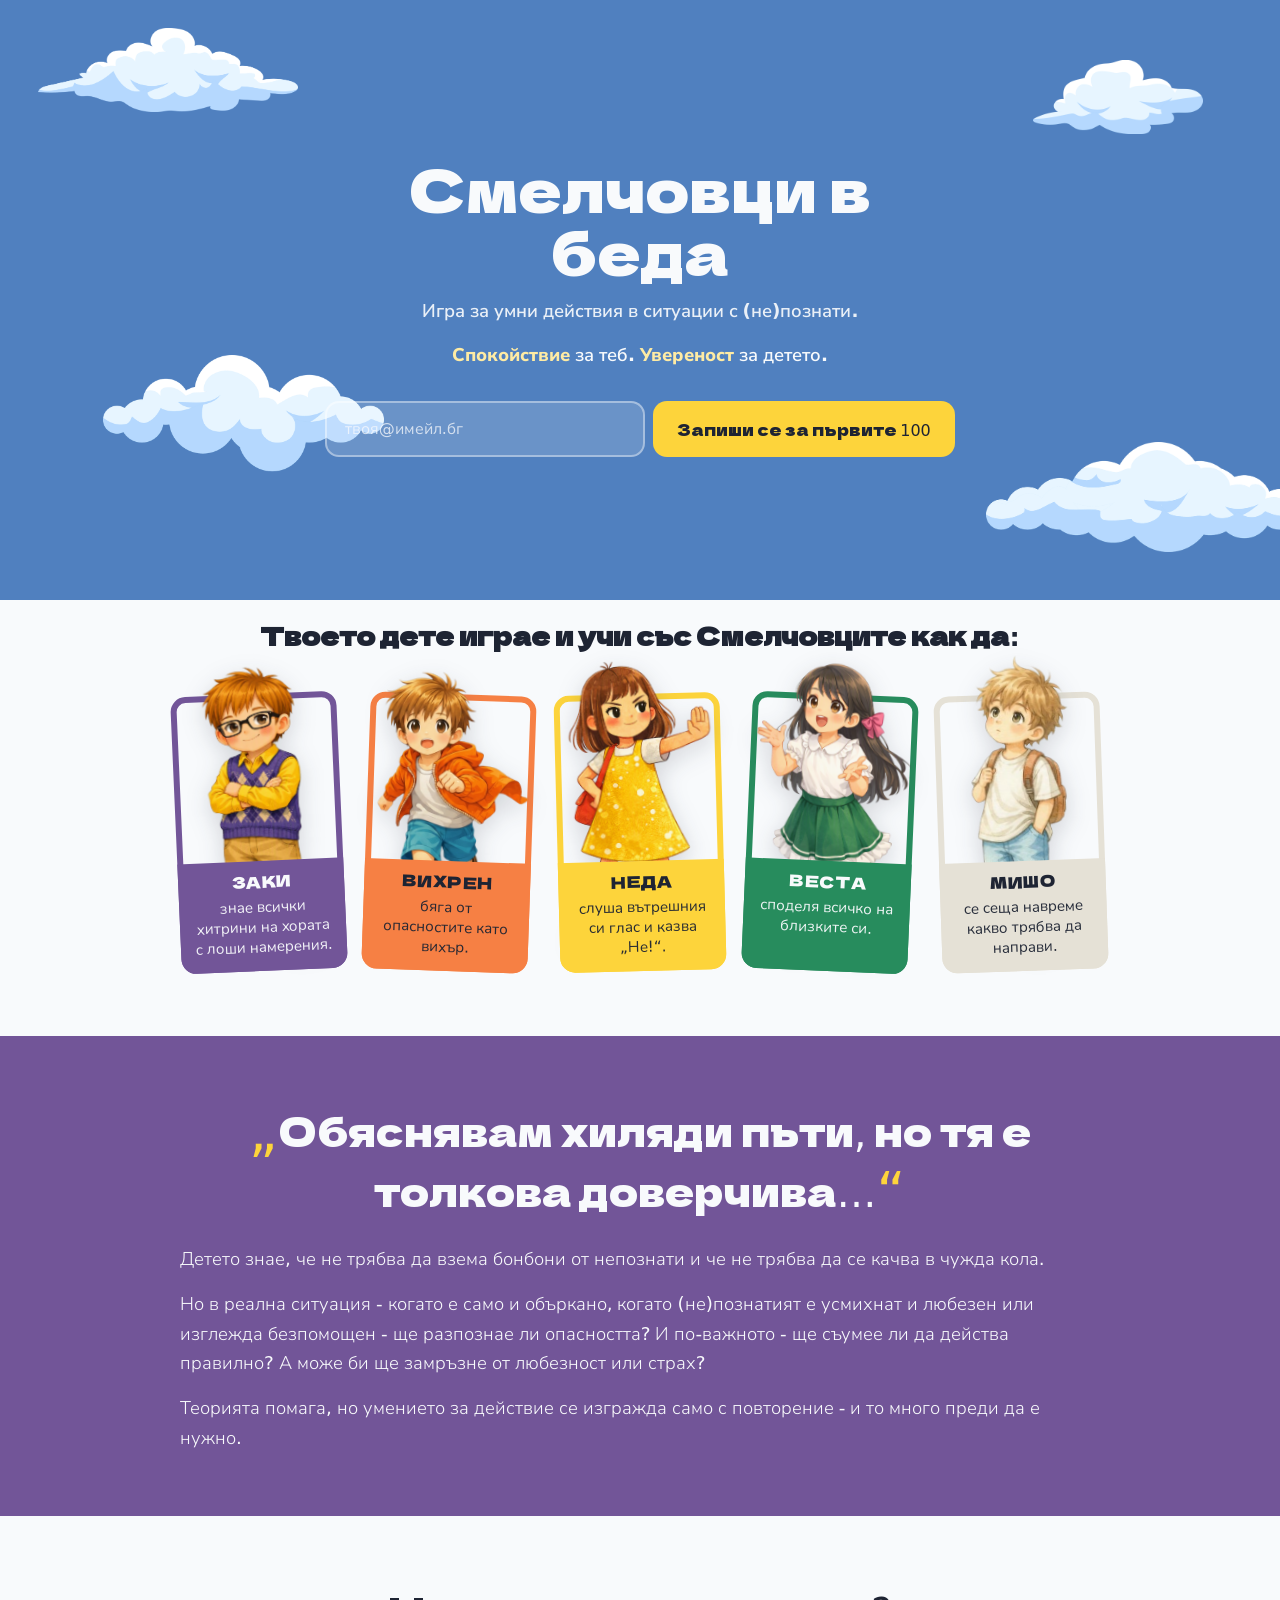
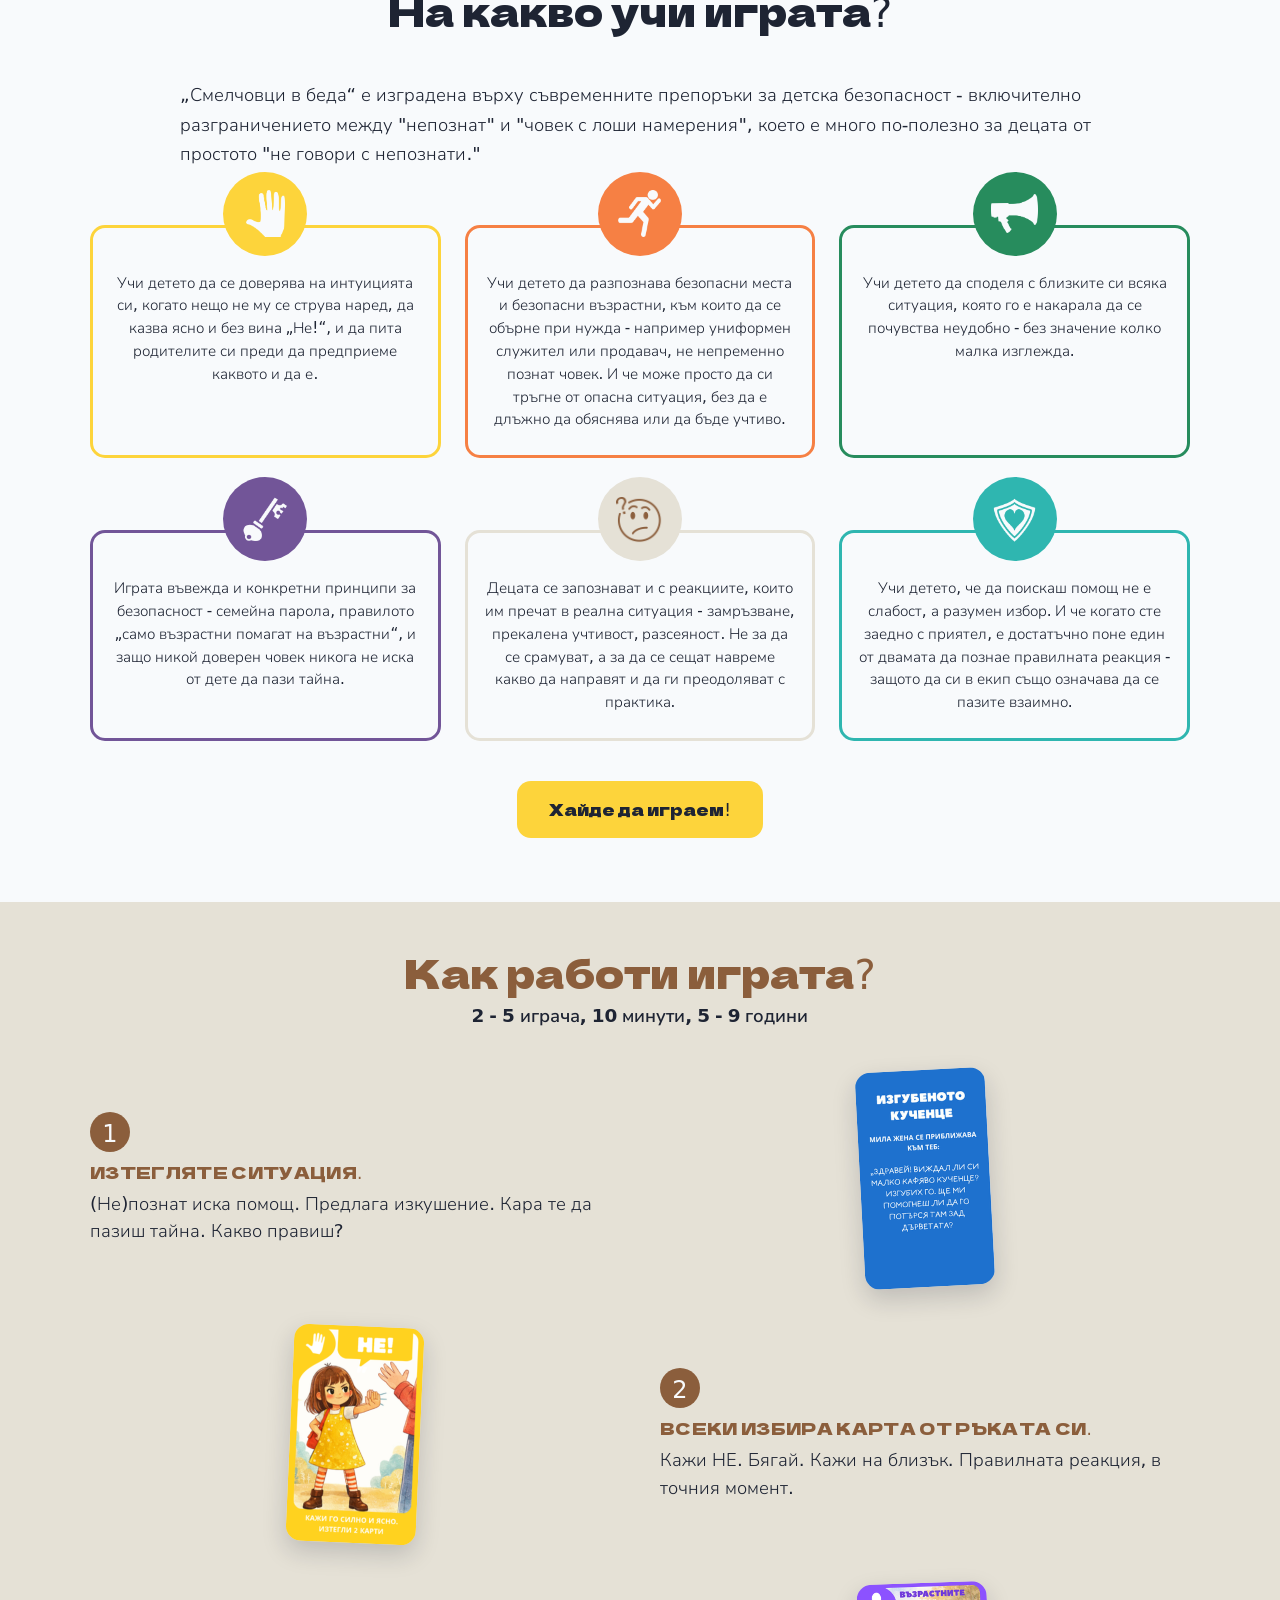
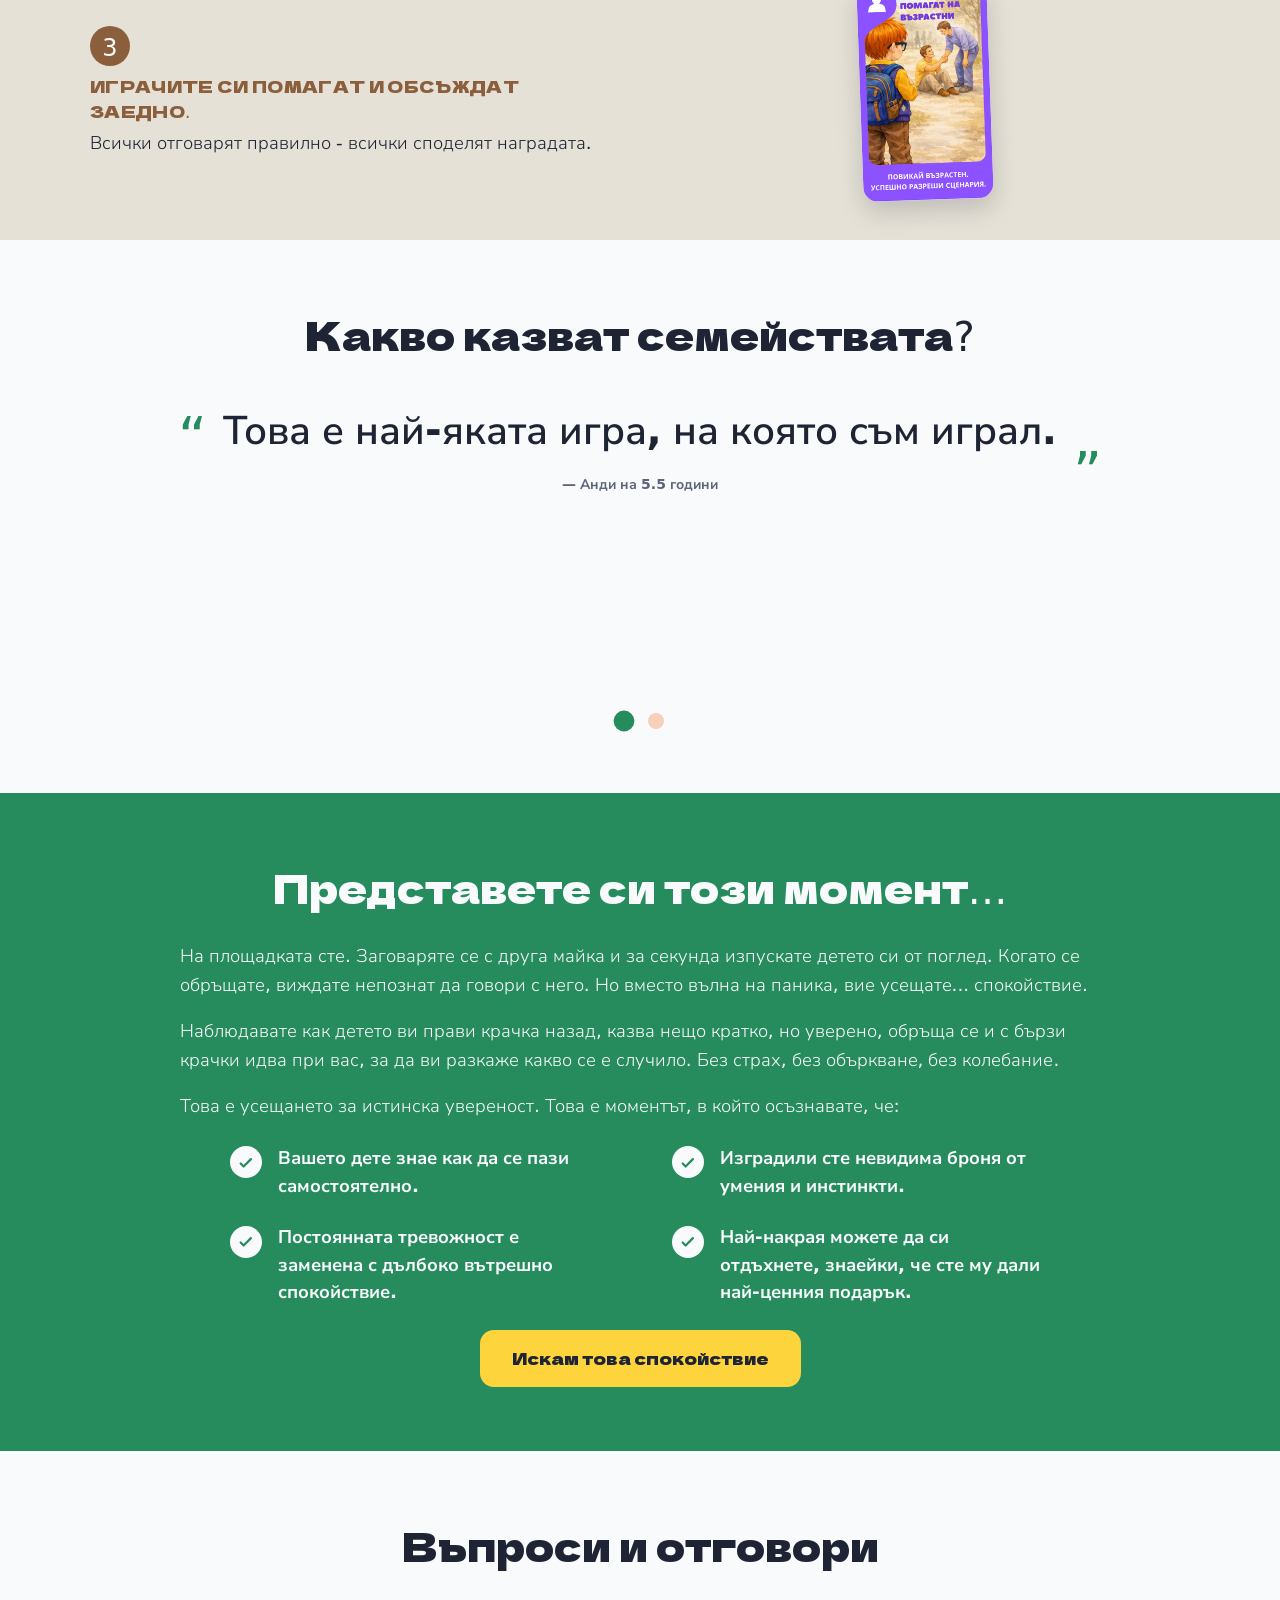
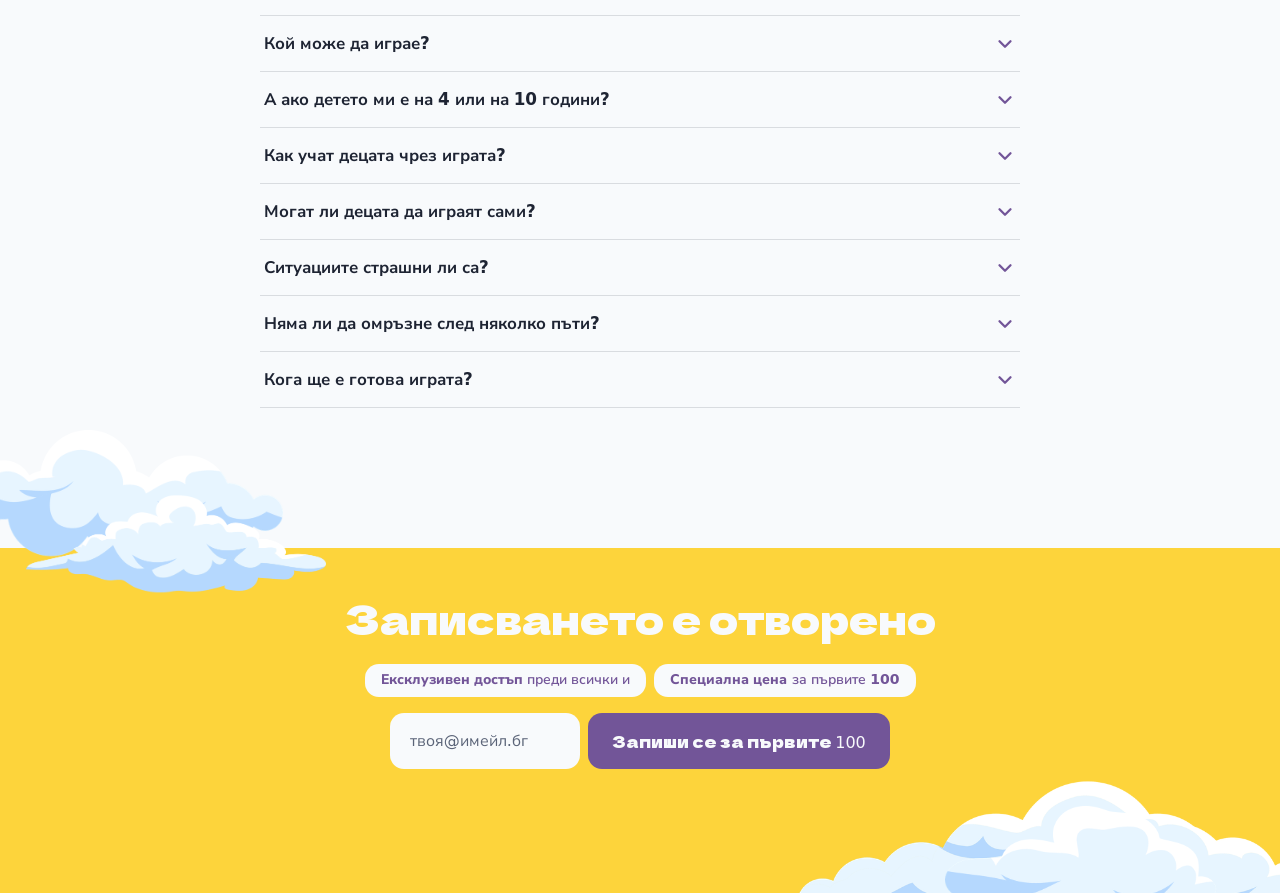
==== index.html @ 385db6d5 "new testimonial" ====
<!DOCTYPE html>
<html lang="bg">
<head>
  <meta charset="UTF-8" />
  <meta name="viewport" content="width=device-width, initial-scale=1.0" />
  <title>Смелчовци в беда — Записване в списъка на чакащите</title>
  <meta name="description" content="Игра за умни действия в ситуации с (не)познати. Запиши се за първите 100 комплекта на Смелчовци в беда." />

  <!-- Google Fonts: playful rounded display face for headlines + a clean
       grotesk for body/UI text, matching the "bright, colorful, kids-friendly"
       design system brief. -->
  <link rel="preconnect" href="https://fonts.googleapis.com" />
  <link rel="preconnect" href="https://fonts.gstatic.com" crossorigin />
  <!-- Fonts are self-hosted from /assets/fonts (see @font-face rules at the
       top of style.css) rather than loaded from Google Fonts' CDN.
       Meaningful reason for this one: this is an EU/Bulgaria-facing site
       collecting emails, and loading fonts.gstatic.com directly sends
       every visitor's IP to Google before they've consented to
       anything — this is the exact pattern a 2022 Munich court ruling
       found to violate GDPR (no consent basis for that third-party
       transfer). Self-hosting sidesteps the question entirely, plus
       drops two DNS/TLS round-trips. The preconnect tags above are now
       unused leftovers — harmless if left in, but fine to delete. -->

  <link rel="stylesheet" href="style.css" />
</head>
<body>

  <!-- ============================= HERO SECTION ============================= -->
  <header class="hero" id="hero">
    <!-- Decorative clouds: purely visual, driven by scroll position in script.js -->
    <div class="hero__clouds" aria-hidden="true">
      <span class="cloud cloud--1"></span>
      <span class="cloud cloud--2"></span>
      <span class="cloud cloud--3"></span>
      <span class="cloud cloud--4"></span>
    </div>

    <div class="hero__content">
      <h1 class="hero__title">Смелчовци в беда</h1>

      <p class="hero__subtitle">
        Игра за умни действия в ситуации с (не)познати.
      </p>

      <!-- Phase 4.5: new tagline, kept as its own line/paragraph per
           spec (not merged into .hero__subtitle above). Highlighted
           words use the new --color-yellow-light token — see its
           definition in style.css for why it's a distinct value from
           --color-neda rather than reusing it. -->
      <p class="hero__tagline">
        <span class="hero__tagline-highlight">Спокойствие</span> за теб.
        <span class="hero__tagline-highlight">Увереност</span> за детето.
      </p>

      <!-- Waitlist form (hero instance). The bottom Wait-list Signup
           section (Phase 4) will reuse this exact markup pattern and the
           same validation/submit logic from script.js. -->
      <form class="waitlist-form" id="hero-form" data-waitlist-form novalidate>
        <div class="waitlist-form__row">
          <label for="hero-email" class="sr-only">Твоят имейл адрес</label>
          <input
            type="email"
            id="hero-email"
            name="email"
            class="waitlist-form__input"
            placeholder="твоя@имейл.бг"
            autocomplete="email"
            inputmode="email"
            required
          />
          <button type="submit" class="waitlist-form__button">
            <span class="waitlist-form__button-label">Запиши се за първите 100</span>
            <span class="waitlist-form__spinner" aria-hidden="true"></span>
          </button>
        </div>

        <!-- Live region so screen readers announce validation updates -->
        <p class="waitlist-form__error" role="alert" aria-live="assertive"></p>
      </form>

      <!-- Success state: hidden by default, revealed by script.js after a
           valid submission. Exact copy per spec §4. -->
      <div class="success-message" role="status" aria-live="polite" hidden>
        <svg class="success-message__icon" viewBox="0 0 24 24" fill="none" aria-hidden="true">
          <path d="M20 6L9 17l-5-5" stroke="currentColor" stroke-width="2.5" stroke-linecap="round" stroke-linejoin="round"/>
        </svg>
        <p class="success-message__text">Благодарим Ви! Вече сте записани. Ще се свържем с Вас за първия тираж!</p>
      </div>
    </div>
  </header>

  <!-- ============================= BRAVIES INTRO SECTION ============================= -->
  <main>
    <section class="bravies" id="bravies" aria-labelledby="bravies-heading">
      <h2 class="bravies__intro" id="bravies-heading">
        Твоето дете играе и учи със Смелчовците как да:
      </h2>

      <!--
        DOM order matches the spec's tablet-portrait/mobile reading order
        (Неда, Вихрен, Веста, Заки, Мишо), since that's the order sighted
        and keyboard/screen-reader users encounter on the narrowest,
        most common viewports. The desktop/landscape-tablet order
        (Заки, Вихрен, Неда, Веста, Мишо) is applied purely visually via
        the CSS `order` property at the relevant breakpoint — see the
        ".bravies__order--desktop" comment in style.css for the mapping.
        NOTE: this means desktop tab order won't visually match reading
        order left-to-right; flagging this as a known accessibility
        trade-off rather than silently deciding it's fine.
      -->
      <ul class="card-row" id="card-row">

        <!-- Неда is the default-active card per spec: expanded state applied on load -->
        <li class="brave-card brave-card--neda is-active" data-name="Неда">
          <button type="button" class="brave-card__trigger" aria-expanded="true">
            <span class="brave-card__portrait" aria-hidden="true">
              <img class="brave-card__portrait-img" src="assets/characters/neda.png" alt="" loading="lazy" />
            </span>
            <span class="brave-card__caption">
              <span class="brave-card__name">Неда</span>
              <span class="brave-card__bio">слуша вътрешния си глас и казва „Не!“.</span>
            </span>
          </button>
        </li>

        <li class="brave-card brave-card--vihren" data-name="Вихрен">
          <button type="button" class="brave-card__trigger" aria-expanded="false">
            <span class="brave-card__portrait" aria-hidden="true">
              <img class="brave-card__portrait-img" src="assets/characters/vihren.png" alt="" loading="lazy" />
            </span>
            <span class="brave-card__caption">
              <span class="brave-card__name">Вихрен</span>
              <span class="brave-card__bio">бяга от опасностите като вихър.</span>
            </span>
          </button>
        </li>

        <li class="brave-card brave-card--vesta" data-name="Веста">
          <button type="button" class="brave-card__trigger" aria-expanded="false">
            <span class="brave-card__portrait" aria-hidden="true">
              <img class="brave-card__portrait-img" src="assets/characters/vesta.png" alt="" loading="lazy" />
            </span>
            <span class="brave-card__caption">
              <span class="brave-card__name">Веста</span>
              <span class="brave-card__bio">споделя всичко на близките си.</span>
            </span>
          </button>
        </li>

        <li class="brave-card brave-card--zaki" data-name="Заки">
          <button type="button" class="brave-card__trigger" aria-expanded="false">
            <span class="brave-card__portrait" aria-hidden="true">
              <img class="brave-card__portrait-img" src="assets/characters/zaki.png" alt="" loading="lazy" />
            </span>
            <span class="brave-card__caption">
              <span class="brave-card__name">Заки</span>
              <span class="brave-card__bio">знае всички хитрини на хората с лоши намерения.</span>
            </span>
          </button>
        </li>

        <li class="brave-card brave-card--misho" data-name="Мишо">
          <button type="button" class="brave-card__trigger" aria-expanded="false">
            <span class="brave-card__portrait" aria-hidden="true">
              <img class="brave-card__portrait-img" src="assets/characters/misho.png" alt="" loading="lazy" />
            </span>
            <span class="brave-card__caption">
              <span class="brave-card__name">Мишо</span>
              <span class="brave-card__bio">се сеща навреме какво трябва да направи.</span>
            </span>
          </button>
        </li>

      </ul>
    </section>

    <!--
      PHASE BOUNDARY — sections below this point are built in later phases:
      Phase 2: The Problem section, "What the game teaches?" section, How It
               Works section
      Phase 3: Testimonials section, Desired State section (placed after
               How It Works — see bottom of </main>, just above
               NEXT-PHASE-INSERT-POINT)
      Phase 4: FAQs section, Wait-list Signup section (bottom)
      Phase 5: Integration pass (cross-section parallax/animation checks)
    -->
    <!-- ============================= PROBLEM SECTION =============================
         No responsive/mobile layout is specified in the spec for this section
         (only How It Works has one) — defaulting to a single centered text
         column at every breakpoint, since that's consistent with how the
         rest of the page handles plain prose (e.g. the hero subtitle) and
         needs no special-casing to read well on any width. -->
    <section class="problem" id="problem" aria-labelledby="problem-heading">
      <div class="problem__inner">
        <h2 class="problem__heading reveal" id="problem-heading">
          <span class="problem__quote-mark" aria-hidden="true">„</span>Обяснявам хиляди пъти, но тя е толкова доверчива…<span class="problem__quote-mark" aria-hidden="true">“</span>
        </h2>
        <div class="problem__body reveal">
          <p>Детето знае, че не трябва да взема бонбони от непознати и че не трябва да се качва в чужда кола.</p>
          <p>Но в реална ситуация - когато е само и объркано, когато (не)познатият е усмихнат и любезен или изглежда безпомощен - ще разпознае ли опасността? И по-важното - ще съумее ли да действа правилно? А може би ще замръзне от любезност или страх?</p>
          <p>Теорията помага, но умението за действие се изгражда само с повторение - и то много преди да е нужно.</p>
        </div>
      </div>
    </section>

    <!-- ============================= WHAT IT TEACHES SECTION =============================
         Same note as Problem above: no mobile-specific layout specified,
         defaulting to a single centered text column throughout. -->
    <section class="teaches" id="teaches" aria-labelledby="teaches-heading">
      <div class="teaches__inner">
        <h2 class="teaches__heading reveal" id="teaches-heading">На какво учи играта?</h2>

        <div class="teaches__body reveal">
          <p>„Смелчовци в беда“ е изградена върху съвременните препоръки за детска безопасност - включително разграничението между "непознат" и "човек с лоши намерения", което е много по-полезно за децата от простото "не говори с непознати."</p>
        </div>

        <!-- Each point echoes one Bravie's icon + brand color from the
             Bravies Intro section above (no names repeated here — per
             feedback, the color/icon pairing alone is enough of a visual
             callback). Icons are a placeholder pending the real draft
             icon assets; see .teaches__point-icon in style.css for what
             to swap in. -->
        <ul class="teaches__points">
          <li class="teaches__point reveal">
            <span class="teaches__point-icon" aria-hidden="true"></span>
            <p>Учи детето да се доверява на интуицията си, когато нещо не му се струва наред, да казва ясно и без вина „Не!“, и да пита родителите си преди да предприеме каквото и да е.</p>
          </li>
          <li class="teaches__point reveal">
            <span class="teaches__point-icon" aria-hidden="true"></span>
            <p>Учи детето да разпознава безопасни места и безопасни възрастни, към които да се обърне при нужда - например униформен служител или продавач, не непременно познат човек. И че може просто да си тръгне от опасна ситуация, без да е длъжно да обяснява или да бъде учтиво.</p>
          </li>
          <li class="teaches__point reveal">
            <span class="teaches__point-icon" aria-hidden="true"></span>
            <p>Учи детето да споделя с близките си всяка ситуация, която го е накарала да се почувства неудобно - без значение колко малка изглежда.</p>
          </li>
          <li class="teaches__point reveal">
            <span class="teaches__point-icon" aria-hidden="true"></span>
            <p>Играта въвежда и конкретни принципи за безопасност - семейна парола, правилото „само възрастни помагат на възрастни“, и защо никой доверен човек никога не иска от дете да пази тайна.</p>
          </li>
          <li class="teaches__point reveal">
            <span class="teaches__point-icon" aria-hidden="true"></span>
            <p>Децата се запознават и с реакциите, които им пречат в реална ситуация - замръзване, прекалена учтивост, разсеяност. Не за да се срамуват, а за да се сещат навреме какво да направят и да ги преодоляват с практика.</p>
          </li>
          <!-- 6th point: the Help/Buddy cards, a distinct "joker" category
               usable in place of any Bravie's card rather than tied to one —
               copy not yet revised by the person, just drafted, so treat
               as a first pass rather than final. -->
          <li class="teaches__point reveal teaches__point--buddy">
            <span class="teaches__point-icon" aria-hidden="true"></span>
            <p>Учи детето, че да поискаш помощ не е слабост, а разумен избор. И че когато сте заедно с приятел, е достатъчно поне един от двамата да познае правилната реакция - защото да си в екип също означава да се пазите взаимно.</p>
          </li>
        </ul>

        <div class="teaches__cta reveal">
          <a href="#how-it-works" class="cta-button">Хайде да играем!</a>
        </div>
      </div>
    </section>

    <!-- ============================= HOW IT WORKS SECTION =============================
         Zigzag layout: step text alternates left/right/left, and the tilted
         card-image placeholder fills the opposite side each time
         (right/left/right) — implemented via a single .how-it-works__step
         modifier per step that flips flex-direction, rather than hardcoding
         markup order, so the DOM order stays the natural reading order
         (text before image) for screen readers/keyboard users regardless
         of visual side. On mobile, the spec calls for each card to stack
         ABOVE its related text (not before/after in reading order — a
         visual-only requirement), handled with the same flip technique. -->
    <section class="how-it-works" id="how-it-works" aria-labelledby="how-it-works-heading">
      <div class="how-it-works__inner">
        <h2 class="how-it-works__heading reveal" id="how-it-works-heading">Как работи играта?</h2>
        <p class="how-it-works__meta reveal">2 - 5 играча, 10 минути, 5 - 9 години</p>

        <ol class="how-it-works__steps">
          <li class="how-it-works__step how-it-works__step--1">
            <div class="how-it-works__text reveal">
              <span class="how-it-works__number">1</span>
              <p class="how-it-works__step-title">Изтегляте ситуация.</p>
              <p class="how-it-works__step-line">(Не)познат иска помощ. Предлага изкушение. Кара те да пазиш тайна. Какво правиш?</p>
            </div>
            <div class="how-it-works__card-wrap reveal">
              <img class="how-it-works__card how-it-works__card--img" src="assets/cards/situation.png" alt="" aria-hidden="true" loading="lazy" />
            </div>
          </li>

          <li class="how-it-works__step how-it-works__step--2">
            <div class="how-it-works__text reveal">
              <span class="how-it-works__number">2</span>
              <p class="how-it-works__step-title">Всеки избира карта от ръката си.</p>
              <p class="how-it-works__step-line">Кажи НЕ. Бягай. Кажи на близък. Правилната реакция, в точния момент.</p>
            </div>
            <div class="how-it-works__card-wrap reveal">
              <img class="how-it-works__card how-it-works__card--img" src="assets/cards/reaction.png" alt="" aria-hidden="true" loading="lazy" />
            </div>
          </li>

          <li class="how-it-works__step how-it-works__step--3">
            <div class="how-it-works__text reveal">
              <span class="how-it-works__number">3</span>
              <p class="how-it-works__step-title">Играчите си помагат и обсъждат заедно.</p>
              <p class="how-it-works__step-line">Всички отговарят правилно - всички споделят наградата.</p>
            </div>
            <div class="how-it-works__card-wrap reveal">
              <!-- Real Zaki card art, supplied directly — replaces the
                   earlier text placeholder, same pattern as steps 1–2
                   (how-it-works__card--img, real <img> not a styled
                   <div>). -->
              <img class="how-it-works__card how-it-works__card--img" src="assets/cards/zaki.png" alt="" aria-hidden="true" loading="lazy" />
            </div>
          </li>
        </ol>
      </div>
    </section>



    <!-- ============================= TESTIMONIALS SECTION =============================
         Slider is built for N ≥ 1 slides on purpose, even though only one
         quote exists today: add another `.testimonials__slide` (+ matching
         copy) later and the JS/CSS need no changes. Dots are the only
         nav control (arrows removed per feedback) — every interaction —
         dot click, arrow key, swipe — always plays the slide/quote
         animation, even when it loops back to the same single quote, so
         the mechanism is visibly "alive" before quote #2 exists.
         Each slide carries a --slide-accent custom property cycling
         through the 5 brand colors in this fixed order: Веста green
         (default/first — matches your "dark green" instruction), Вихрен
         orange, НЕда yellow, Заки purple, Мишо beige. That accent colors
         both the giant quotation marks and that slide's dot. Note: Мишо's
         beige is pale against the white section background — it'll read
         as the faintest of the five once there are enough quotes to
         reach it; flagging in case you'd rather swap it for a 6th/darker
         color at that point. -->
    <section class="testimonials" id="testimonials" aria-labelledby="testimonials-heading">
      <div class="testimonials__inner">
        <h2 class="testimonials__heading reveal" id="testimonials-heading">Какво казват семействата?</h2>

        <div
          class="testimonials__slider reveal"
          id="testimonials-slider"
          data-testimonials-slider
          role="region"
          aria-roledescription="carousel"
          aria-label="Отзиви"
          tabindex="0"
        >
          <div class="testimonials__viewport">
            <ul class="testimonials__track" data-slider-track>
              <li class="testimonials__slide" style="--slide-accent: var(--color-vesta);" aria-hidden="false">
                <blockquote class="testimonials__quote">
                  <span class="testimonials__mark testimonials__mark--open" aria-hidden="true">&ldquo;</span>
                  <div class="testimonials__quote-body">
                    <p>Това е най-яката игра, на която съм играл.</p>
                    <cite class="testimonials__cite">— Анди на 5.5 години</cite>
                  </div>
                  <span class="testimonials__mark testimonials__mark--close" aria-hidden="true">&rdquo;</span>
                </blockquote>
              </li>
              <li class="testimonials__slide" style="--slide-accent: var(--color-vihren);" aria-hidden="true">
                <blockquote class="testimonials__quote">
                  <span class="testimonials__mark testimonials__mark--open" aria-hidden="true">&ldquo;</span>
                  <div class="testimonials__quote-body">
                    <p>Още същия ден малкият искаше да играем отново. Играхме пак на следващата сутрин и оттогава не спира да говори за играта и наградите.</p>
                    <cite class="testimonials__cite">— Христина И., майка на Анди</cite>
                  </div>
                  <span class="testimonials__mark testimonials__mark--close" aria-hidden="true">&rdquo;</span>
                </blockquote>
              </li>
              <!-- Future testimonials: append another <li class="testimonials__slide"
                   style="--slide-accent: var(--color-neda);"> (next color in the
                   cycle) here — no JS/CSS changes needed. -->
            </ul>
          </div>
        </div>

        <div class="testimonials__dots" data-slider-dots role="tablist" aria-label="Изберете отзив"></div>
      </div>
    </section>

    <!-- ============================= DESIRED STATE SECTION ============================= -->
    <section class="desired-state" id="desired-state" aria-labelledby="desired-state-heading">
      <div class="desired-state__inner">
        <h2 class="desired-state__heading reveal" id="desired-state-heading">Представете си този момент…</h2>

        <div class="desired-state__body reveal">
          <p>На площадката сте. Заговаряте се с друга майка и за секунда изпускате детето си от поглед. Когато се обръщате, виждате непознат да говори с него. Но вместо вълна на паника, вие усещате... спокойствие.</p>
          <p>Наблюдавате как детето ви прави крачка назад, казва нещо кратко, но уверено, обръща се и с бързи крачки идва при вас, за да ви разкаже какво се е случило. Без страх, без объркване, без колебание.</p>
          <p>Това е усещането за истинска увереност. Това е моментът, в който осъзнавате, че:</p>
        </div>

        <ul class="desired-state__list">
          <li class="desired-state__item reveal">
            <span class="desired-state__tick" aria-hidden="true">
              <svg viewBox="0 0 24 24"><path d="M5 13l4 4L19 7" fill="none" stroke="currentColor" stroke-width="3" stroke-linecap="round" stroke-linejoin="round"/></svg>
            </span>
            <p>Вашето дете знае как да се пази самостоятелно.</p>
          </li>
          <li class="desired-state__item reveal">
            <span class="desired-state__tick" aria-hidden="true">
              <svg viewBox="0 0 24 24"><path d="M5 13l4 4L19 7" fill="none" stroke="currentColor" stroke-width="3" stroke-linecap="round" stroke-linejoin="round"/></svg>
            </span>
            <p>Изградили сте невидима броня от умения и инстинкти.</p>
          </li>
          <li class="desired-state__item reveal">
            <span class="desired-state__tick" aria-hidden="true">
              <svg viewBox="0 0 24 24"><path d="M5 13l4 4L19 7" fill="none" stroke="currentColor" stroke-width="3" stroke-linecap="round" stroke-linejoin="round"/></svg>
            </span>
            <p>Постоянната тревожност е заменена с дълбоко вътрешно спокойствие.</p>
          </li>
          <li class="desired-state__item reveal">
            <span class="desired-state__tick" aria-hidden="true">
              <svg viewBox="0 0 24 24"><path d="M5 13l4 4L19 7" fill="none" stroke="currentColor" stroke-width="3" stroke-linecap="round" stroke-linejoin="round"/></svg>
            </span>
            <p>Най-накрая можете да си отдъхнете, знаейки, че сте му дали най-ценния подарък.</p>
          </li>
        </ul>

        <div class="desired-state__cta reveal">
          <a href="#waitlist-signup" class="cta-button">Искам това спокойствие</a>
        </div>
      </div>
    </section>


    <!-- ============================= FAQ SECTION =============================
         Standard vertically-unfolding layout: questions are always
         visible, each answer expands/collapses independently via an
         arrow-icon trigger. Went with MULTIPLE-OPEN (not a single-open
         accordion-radio) — nothing about this content implies answers
         are mutually exclusive, and forcing single-open would just
         re-collapse an answer a parent is still reading if they tap a
         second question. Flagging the choice per instructions rather
         than assuming it's obviously right.
         Expand state: JS toggles `.is-open` on `.faq__item` (mirrored
         onto the trigger's `aria-expanded`) — see initFaqAccordion() in
         script.js, added as its own function alongside
         initRevealOnScroll()/initBraveCardScrollPulse(), same
         one-function-per-behavior organization already used there.
         The collapse/expand animation itself is CSS-only (grid-template-
         rows 0fr/1fr on .faq__answer, see style.css) — JS only ever
         toggles the class, consistent with how .reveal/.is-visible and
         .is-pulsing already split "JS decides state, CSS animates it"
         elsewhere in this file.
         Note: the "На какво учи играта?" question was intentionally
         dropped from this set — it duplicated the standalone "What It
         Teaches" section above, so 7 questions ship here, not 8. -->
    <section class="faq" id="faq" aria-labelledby="faq-heading">
      <div class="faq__inner">
        <h2 class="faq__heading reveal" id="faq-heading">Въпроси и отговори</h2>

        <ul class="faq__list">
          <li class="faq__item reveal">
            <h3 class="faq__question-heading">
              <button type="button" class="faq__question" aria-expanded="false" aria-controls="faq-answer-1" id="faq-question-1">
                <span class="faq__question-text">Кой може да играе?</span>
                <span class="faq__icon" aria-hidden="true">
                  <svg viewBox="0 0 24 24" fill="none"><path d="M6 9l6 6 6-6" stroke="currentColor" stroke-width="2.5" stroke-linecap="round" stroke-linejoin="round"/></svg>
                </span>
              </button>
            </h3>
            <div class="faq__answer" id="faq-answer-1" role="region" aria-labelledby="faq-question-1">
              <div class="faq__answer-inner">
                <p>„Смелчовци в беда“ е игра с карти за деца на възраст от 5 до 9 години и техните близки — родители, баби и дядовци и приятели. Подходяща е за 2 до 5(6) играча. Една игра трае около 10 минути.</p>
              </div>
            </div>
          </li>

          <li class="faq__item reveal">
            <h3 class="faq__question-heading">
              <button type="button" class="faq__question" aria-expanded="false" aria-controls="faq-answer-2" id="faq-question-2">
                <span class="faq__question-text">А ако детето ми е на 4 или на 10 години?</span>
                <span class="faq__icon" aria-hidden="true">
                  <svg viewBox="0 0 24 24" fill="none"><path d="M6 9l6 6 6-6" stroke="currentColor" stroke-width="2.5" stroke-linecap="round" stroke-linejoin="round"/></svg>
                </span>
              </button>
            </h3>
            <div class="faq__answer" id="faq-answer-2" role="region" aria-labelledby="faq-question-2">
              <div class="faq__answer-inner">
                <p>На 4 години играта може да работи в опростен вариант с активното участие на родител.</p>
                <p>На 10 — детето вероятно ще търси по-голямо предизвикателство. Подготвяме версия за по-големи деца — запиши се в списъка и ще те уведомим първи.</p>
              </div>
            </div>
          </li>

          <li class="faq__item reveal">
            <h3 class="faq__question-heading">
              <button type="button" class="faq__question" aria-expanded="false" aria-controls="faq-answer-3" id="faq-question-3">
                <span class="faq__question-text">Как учат децата чрез играта?</span>
                <span class="faq__icon" aria-hidden="true">
                  <svg viewBox="0 0 24 24" fill="none"><path d="M6 9l6 6 6-6" stroke="currentColor" stroke-width="2.5" stroke-linecap="round" stroke-linejoin="round"/></svg>
                </span>
              </button>
            </h3>
            <div class="faq__answer" id="faq-answer-3" role="region" aria-labelledby="faq-question-3">
              <div class="faq__answer-inner">
                <p>Играта учи чрез различни ситуации и изиграване на глас. Всяко правилно действие се избира, казва, и обсъжда.</p>
                <p>Една игра на седмица в продължение на месец — децата изиграват десетки сценария.</p>
                <p>Наградата в края прави победата обща, семейна цел, не индивидуално постижение.</p>
              </div>
            </div>
          </li>

          <li class="faq__item reveal">
            <h3 class="faq__question-heading">
              <button type="button" class="faq__question" aria-expanded="false" aria-controls="faq-answer-4" id="faq-question-4">
                <span class="faq__question-text">Могат ли децата да играят сами?</span>
                <span class="faq__icon" aria-hidden="true">
                  <svg viewBox="0 0 24 24" fill="none"><path d="M6 9l6 6 6-6" stroke="currentColor" stroke-width="2.5" stroke-linecap="round" stroke-linejoin="round"/></svg>
                </span>
              </button>
            </h3>
            <div class="faq__answer" id="faq-answer-4" role="region" aria-labelledby="faq-question-4">
              <div class="faq__answer-inner">
                <p>След като са запознати с играта — да. Но препоръчваме поне първите няколко игри да са с родител. Разговорът след това е също толкова важен, колкото и самата игра, затова препоръчваме да се играе с поне един възрастен.</p>
              </div>
            </div>
          </li>

          <li class="faq__item reveal">
            <h3 class="faq__question-heading">
              <button type="button" class="faq__question" aria-expanded="false" aria-controls="faq-answer-5" id="faq-question-5">
                <span class="faq__question-text">Ситуациите страшни ли са?</span>
                <span class="faq__icon" aria-hidden="true">
                  <svg viewBox="0 0 24 24" fill="none"><path d="M6 9l6 6 6-6" stroke="currentColor" stroke-width="2.5" stroke-linecap="round" stroke-linejoin="round"/></svg>
                </span>
              </button>
            </h3>
            <div class="faq__answer" id="faq-answer-5" role="region" aria-labelledby="faq-question-5">
              <div class="faq__answer-inner">
                <p>Не. Фокусът е върху това което детето прави — не върху опасността. Всяка ситуация показва правилната реакция.</p>
                <p>Илюстрациите са топли и меки и не създават тревожност и страх.</p>
                <p>Играта не показва какво се случва, ако не отговориш правилно — просто семейството не споделя заедно наградата.</p>
              </div>
            </div>
          </li>

          <li class="faq__item reveal">
            <h3 class="faq__question-heading">
              <button type="button" class="faq__question" aria-expanded="false" aria-controls="faq-answer-6" id="faq-question-6">
                <span class="faq__question-text">Няма ли да омръзне след няколко пъти?</span>
                <span class="faq__icon" aria-hidden="true">
                  <svg viewBox="0 0 24 24" fill="none"><path d="M6 9l6 6 6-6" stroke="currentColor" stroke-width="2.5" stroke-linecap="round" stroke-linejoin="round"/></svg>
                </span>
              </button>
            </h3>
            <div class="faq__answer" id="faq-answer-6" role="region" aria-labelledby="faq-question-6">
              <div class="faq__answer-inner">
                <p>Всяка игра е различна.</p>
                <p>Картите се разпределят по различен начин всяка игра — сценариите се появяват в различен ред, различни играчи получават различни карти. Препоръчваме кратки сесии от ~10 минути, редовно — рефлексът се изгражда с повторение.</p>
              </div>
            </div>
          </li>

          <li class="faq__item reveal">
            <h3 class="faq__question-heading">
              <button type="button" class="faq__question" aria-expanded="false" aria-controls="faq-answer-7" id="faq-question-7">
                <span class="faq__question-text">Кога ще е готова играта?</span>
                <span class="faq__icon" aria-hidden="true">
                  <svg viewBox="0 0 24 24" fill="none"><path d="M6 9l6 6 6-6" stroke="currentColor" stroke-width="2.5" stroke-linecap="round" stroke-linejoin="round"/></svg>
                </span>
              </button>
            </h3>
            <div class="faq__answer" id="faq-answer-7" role="region" aria-labelledby="faq-question-7">
              <div class="faq__answer-inner">
                <p>Работим по финалните илюстрации и подготвяме първия тираж. Записалите се в списъка ще бъдат уведомени първи и ще имат възможност да закупят играта преди публичното обявяване.</p>
              </div>
            </div>
          </li>
        </ul>
      </div>
    </section>

    <!-- ============================= WAIT-LIST SIGNUP SECTION =============================
         Reuses the hero form's exact markup pattern + `data-waitlist-form`
         attribute. Verified against script.js before writing this: the
         DOMContentLoaded handler already does
           document.querySelectorAll('[data-waitlist-form]').forEach(initWaitlistForm);
         — every `[data-waitlist-form]` element gets its own independent
         handler automatically, so this section needed zero JS changes,
         only matching markup.
         `successEl` in initWaitlistForm() is found via
         `form.parentElement.querySelector('.success-message')`, so the
         form and its success message must be SIBLINGS under the same
         wrapper here too, same as `.hero__content` — see
         `.waitlist-signup__inner` below.
         Background is Neda's yellow (--color-neda). Heading is forced
         white + single-line (see style.css) since the section's own
         dark-text default (used elsewhere on light sections) read weak
         against saturated yellow at H2 size. Button uses Zaki's purple
         (--color-zaki) + white text per direct request — this reads
         clearly on yellow without needing the earlier dark-inverse
         workaround.
         Clouds: same four PNGs as the hero (`cloud-1.png`..`cloud-4.png`),
         reused as two overlapping pairs — top-left and bottom-right —
         with their own independent scroll-linked parallax (see
         initWaitlistClouds() in script.js), kept separate from the
         hero's initHeroClouds() since this section can sit anywhere on
         the page, not just at the very top, so its progress needs to be
         computed from the section's own position, not page scrollY. -->
    <section class="waitlist-signup" id="waitlist-signup" aria-labelledby="waitlist-signup-heading">
      <!-- Two separate cloud containers, not one — they need OPPOSITE
           overflow behavior. The top-left pair is meant to bleed
           upward over the FAQ section above (no clipping). The
           bottom-right pair has nothing below it to bleed into (this
           is the last section on the page) — left unclipped, it
           stretched the page's actual scrollable height into blank
           space past the visible content, which read as a second,
           empty scrollbar/slider at the very end of the page. Same
           `inset: 0` box, same z-index, just different `overflow`. -->
      <div class="waitlist-signup__clouds waitlist-signup__clouds--top" aria-hidden="true">
        <div class="cloud cloud--wl-1"></div>
        <div class="cloud cloud--wl-2"></div>
      </div>
      <div class="waitlist-signup__clouds waitlist-signup__clouds--bottom" aria-hidden="true">
        <div class="cloud cloud--wl-3"></div>
        <div class="cloud cloud--wl-4"></div>
      </div>

      <div class="waitlist-signup__inner">
        <h2 class="waitlist-signup__heading reveal" id="waitlist-signup-heading">Записването е отворено</h2>

        <!-- Badge, revised twice since first shipped: originally one
             long pill wrapping the whole sentence, then split into a
             small purple-on-white chip per highlighted phrase with
             plain bare white text beside it (that version had a real
             mobile overlap/alignment bug — see SDD.md for the
             root-cause writeup). Now: each line is ONE pill — the
             connector text lives inside the same rounded box as the
             highlighted phrase, solid --color-zaki background, all
             text white, highlighted phrase bold for emphasis. Centered
             horizontally, both per-row on mobile and as a whole line
             on desktop (see style.css). Second phrase reads "за
             първите 100" (matches the button's own wording) rather
             than the original longer "за първите записали се.". -->
        <p class="waitlist-signup__badge-wrap reveal">
          <span class="waitlist-signup__badge-line"><strong>Ексклузивен достъп</strong> преди всички и</span>
          <span class="waitlist-signup__badge-line"><strong>Специална цена</strong> за първите 100</span>
        </p>

        <form class="waitlist-form waitlist-form--on-neda reveal" id="bottom-form" data-waitlist-form novalidate>
          <div class="waitlist-form__row">
            <label for="bottom-email" class="sr-only">Твоят имейл адрес</label>
            <input
              type="email"
              id="bottom-email"
              name="email"
              class="waitlist-form__input"
              placeholder="твоя@имейл.бг"
              autocomplete="email"
              inputmode="email"
              required
            />
            <button type="submit" class="waitlist-form__button">
              <span class="waitlist-form__button-label">Запиши се за първите 100</span>
              <span class="waitlist-form__spinner" aria-hidden="true"></span>
            </button>
          </div>

          <p class="waitlist-form__error" role="alert" aria-live="assertive"></p>
        </form>

        <!-- --on-light: default success-message styling assumes a dark
             section (white text) — see style.css; needed a light-bg
             variant now that a second, bright-background instance
             exists. -->
        <div class="success-message success-message--on-light" role="status" aria-live="polite" hidden>
          <svg class="success-message__icon" viewBox="0 0 24 24" fill="none" aria-hidden="true">
            <path d="M20 6L9 17l-5-5" stroke="currentColor" stroke-width="2.5" stroke-linecap="round" stroke-linejoin="round"/>
          </svg>
          <p class="success-message__text">Благодарим Ви! Вече сте записани. Ще се свържем с Вас за първия тираж!</p>
        </div>
      </div>
    </section>

  </main>

  <script src="script.js"></script>
</body>
</html>
---- style.css ----
/* =====================================================================
   СМЕЛЧОВЦИ В БЕДА — Landing Page Styles
   PHASE 1 of 5: Hero + Bravies Intro only.
   Section 1 of this file establishes the full design-token system that
   Phases 2–4 will reuse — do not redefine tokens in later phases, extend
   this block instead.

   Breakpoint strategy (per spec §3 "Responsiveness" + explicit tablet
   orientation callouts):
     - Base styles: mobile, < 768px
     - 768px + portrait orientation  → "portrait tablet" layout
     - 1024px, OR 768px + landscape  → "landscape tablet / desktop" layout
     - 1440px  → desktop refinements
   ===================================================================== */

/* ---------------------------------------------------------------------
   0. FONTS (self-hosted — see index.html <head> for the reasoning)
   Dela Gothic One ships one real weight (400) — do not request 700/800/900
   against it anywhere; the browser will synthetic-bold a single-weight
   face and it looks blobby/wrong on an already-heavy display font. Every
   heading rule below has been set to font-weight: 400 for this reason.
--------------------------------------------------------------------- */
@font-face {
  font-family: 'Dela Gothic One';
  src: url('assets/fonts/dela-gothic-one-cyrillic-400-normal.woff2') format('woff2');
  font-weight: 400;
  font-style: normal;
  font-display: swap;
}
@font-face {
  font-family: 'Nunito Sans';
  src: url('assets/fonts/nunito-sans-cyrillic-300-normal.woff2') format('woff2');
  font-weight: 300;
  font-style: normal;
  font-display: swap;
}
@font-face {
  font-family: 'Nunito Sans';
  src: url('assets/fonts/nunito-sans-cyrillic-400-normal.woff2') format('woff2');
  font-weight: 400;
  font-style: normal;
  font-display: swap;
}
@font-face {
  font-family: 'Nunito Sans';
  src: url('assets/fonts/nunito-sans-cyrillic-600-normal.woff2') format('woff2');
  font-weight: 600;
  font-style: normal;
  font-display: swap;
}
@font-face {
  font-family: 'Nunito Sans';
  src: url('assets/fonts/nunito-sans-cyrillic-700-normal.woff2') format('woff2');
  font-weight: 700;
  font-style: normal;
  font-display: swap;
}
@font-face {
  font-family: 'Nunito Sans';
  src: url('assets/fonts/nunito-sans-cyrillic-800-normal.woff2') format('woff2');
  font-weight: 800;
  font-style: normal;
  font-display: swap;
}

/* ---------------------------------------------------------------------
   1. DESIGN TOKENS
--------------------------------------------------------------------- */
:root {
  /* --- Brand / Bravies colors (from spec, corrected hex values) --- */
  --color-zaki: #725598;
  --color-vihren: #F68044;
  --color-neda: #FDD43B;
  /* Lighter yellow for inline text highlights (Phase 4.5) — same hue/
     saturation as --color-neda above, just raised lightness (61% → 82%),
     rather than an unrelated pale yellow, so it reads as "a softer
     version of Neda's yellow" rather than a disconnected new color.
     Deliberately NOT reusing --color-neda itself: this token is used as
     TEXT color on the hero's blue background, while --color-neda is
     used as a solid BUTTON background elsewhere — same value in both
     roles would make the new highlight read as "another button" at a
     glance instead of emphasized text. Contrast against the hero
     background (#5080BF): 3.40:1. Documenting honestly rather than
     overclaiming: this clears WCAG AA's 3:1 threshold for large/bold
     text, not the stricter 4.5:1 for small normal text — but note the
     hero's own existing body text color (--color-hero-text, #F8FAFC)
     only reaches 3.87:1 against this same background, so 3.40:1 is
     in the same realistic range the hero already operates in, not a
     new regression relative to what's already shipping. */
  --color-yellow-light: #FEEBA4;
  --color-vesta: #278C5D;
  --color-misho: #E5E1D6;
  /* Мишо's full character palette (60% brand = --color-misho above,
     shirt/overalls) — the other two are for accenting content that
     sits on or near Мишо's beige without clashing, like How It Works'
     titles (see .how-it-works__step-title). */
  --color-misho-accent: #4FA6E0; /* 30% — cap/backpack, sky blue */
  --color-misho-trim: #8B5E3C;   /* 10% — shoes/trim, brown */
  --color-misho-hair: #D4B483;   /* signature hair, sandy dirty-blonde */
  --color-buddy: #2FB6B0; /* turquoise — the Help/Buddy cards, a distinct
    "joker" category not tied to any single Bravie (per feedback: their
    draft card art is already turquoise) */

  /* Deep-toned variants of the same hues, for icon glyphs that should
     read as colorful rather than plain dark/white (per feedback on the
     What It Teaches icons) — a burnt-orange hand, a deep-red runner,
     a deep teal-blue heart. */
  --color-icon-burnt-orange: #A8501A;
  --color-icon-deep-red: #7A2020;
  --color-icon-deep-teal: #0E4749;

  /* --- Hero --- */
  --color-hero-bg: #5080BF;
  --color-hero-text: #F8FAFC;

  /* --- Base surfaces --- */
  --color-surface-white: #F8FAFC;
  --color-text-dark: #1E2433; /* dark text for use on light/bright surfaces */
  --color-text-muted: #5B6478;

  /* --- Feedback colors --- */
  --color-error: #D9402A;
  --color-success: #278C5D; /* reuses Веста's brand green — already reads as "success" */

  /* --- Section background colors (Phase 2) ---
     Bold, straight from the Bravie brand palette — matching the hero's
     full-saturation-block + white-text pattern rather than soft pastel
     tints. Alternates with white per spec, continuing from Bravies'
     white background. */
  --color-section-problem-bg: #725598; /* Заки's purple */
  --color-section-works-bg: var(--color-misho); /* Мишо's beige — was Веста's
    green; changed per feedback. Being light rather than a bold saturated
    color, it needs different text/accent handling than the rest of this
    section's rules assumed — see .how-it-works below. */

  /* --- Type --- */
  --font-display: 'Dela Gothic One', system-ui, sans-serif;  /* thick, chunky poster face — headlines. Single weight (400) only. */
  --font-body: 'Nunito Sans', system-ui, sans-serif; /* warm, friendly — body/UI text */

  /* --- Type scale (fluid, mobile-first) --- */
  --font-size-h1: clamp(2rem, 6vw, 3.75rem);
  --font-size-h2: clamp(1.5rem, 4.5vw, 2.5rem);
  --font-size-body: clamp(1rem, 2vw, 1.15rem);
  --font-size-small: 0.875rem;

  /* --- Spacing scale --- */
  --space-1: 0.5rem;
  --space-2: 1rem;
  --space-3: 1.5rem;
  --space-4: 2.5rem;
  --space-5: 4rem;
  --space-6: 6rem;

  /* --- Radii --- */
  --radius-input: 14px;
  --radius-card: 15px; /* spec-mandated literal value, not a percentage/angle */

  /* --- Card geometry ---
     Spec: 3:5 (width:height) aspect ratio — physical cards are 6cm x 10cm.
     This is intentionally NOT the same ratio explored in earlier drafts;
     6:10 simplifies to 3:5, a much more screen-practical ratio than 1:6. */
  --card-aspect: 3 / 5;
  --card-border-side: 6px; /* uniform frame thickness; the "thicker bottom
    border" from the spec is implemented as the caption panel's own
    background (see .brave-card__caption) rather than a literal CSS
    border, since a border can only ever be a thin stripe — not a
    readable block containing name + bio text. */

  /* Desktop-only: how much of the Bravies section (heading + top of the
     cards) peeks above the fold under the hero (see §3 "top half of
     cards visible on desktop"). Kept as a fixed value (not fluid) so the
     peek amount is predictable regardless of how wide individual cards
     render. Deliberately generous — per project decision, the character
     preview matters more than keeping the hero comfortable on short
     laptop viewports. */
  --card-peek-desktop: 300px;
  --card-peek-desktop-xl: 340px; /* slightly more room available at ≥1440px */
  --card-peek-mobile: 230px;           /* new: same "peek" treatment, tuned smaller for mobile viewports */
  --card-peek-tablet-portrait: 260px;  /* new: portrait tablet cards render larger than mobile */
}

/* ---------------------------------------------------------------------
   2. RESET & BASE
--------------------------------------------------------------------- */
*, *::before, *::after { box-sizing: border-box; }

/* overflow-x: hidden here too, not just on `body` below — the actual
   scrolling root in most browsers is `html`, not `body`, once `body`
   has its own overflow set. This only became load-bearing once the
   Wait-list Signup clouds started bleeding past their section (see
   that section's own comments) — `html` was still `overflow-x: visible`
   by default, so once nothing downstream clipped the wide cloud
   content, the page itself became horizontally scrollable. */
html { scroll-behavior: smooth; overflow-x: hidden; }

body {
  margin: 0;
  background: var(--color-surface-white);
  color: var(--color-text-dark);
  font-family: var(--font-body);
  font-weight: 300; /* light body text, per typography direction — labels,
    citations, and buttons override this explicitly where they need more
    weight; this is the paragraph-text default. */
  line-height: 1.5;
  -webkit-font-smoothing: antialiased;
  overflow-x: hidden; /* clouds intentionally travel toward/past the viewport edge */
}

h1, h2, h3 { font-family: var(--font-display); font-weight: 400; margin: 0; }
p { margin: 0; }
ul { list-style: none; margin: 0; padding: 0; }
button { font-family: inherit; }

.sr-only {
  position: absolute;
  width: 1px; height: 1px;
  padding: 0; margin: -1px;
  overflow: hidden;
  clip: rect(0, 0, 0, 0);
  white-space: nowrap;
  border: 0;
}

@media (prefers-reduced-motion: reduce) {
  html { scroll-behavior: auto; }
  *, *::before, *::after {
    animation-duration: 0.001ms !important;
    transition-duration: 0.001ms !important;
  }
}

a:focus-visible,
button:focus-visible,
input:focus-visible {
  outline: 3px solid var(--color-zaki);
  outline-offset: 3px;
}

/* =====================================================================
   3. HERO SECTION
   ===================================================================== */
.hero {
  position: relative;
  overflow: hidden;
  min-height: calc(100vh - var(--card-peek-mobile)); /* peek: top of the first
    Bravies card is visible above the fold on every breakpoint, not just
    desktop — tuned per breakpoint below */
  display: flex;
  align-items: center;
  justify-content: center;
  padding: var(--space-5) var(--space-2) var(--space-3); /* extra top
    room on mobile — was feeling squeezed against the viewport edge */
  background: var(--color-hero-bg);
  color: var(--color-hero-text);
}

/* --- Clouds ---
   Real artwork (4 supplied PNGs), swapped in for the earlier CSS-blob
   placeholders. Each cloud's outward travel distance/direction is a CSS
   variable so script.js only ever needs to update one shared
   --scroll-progress value (0 at top of hero, 1 at bottom) on the
   container; direction/reversal on scroll-up falls out naturally since
   transform is a direct function of scroll position, not an incremental
   animation.

   Placement: clouds are pinned to the four corners of the hero and
   allowed to bleed slightly past its edges (hero has overflow:hidden),
   rather than floating near the center — this keeps them clear of the
   headline/subhead/form column at every viewport width without needing
   to fade or dim the artwork. z-index sits below .hero__content (1), so
   even if a viewport is narrow enough for some overlap, text always
   renders on top. */
.hero__clouds {
  position: absolute;
  inset: 0;
  z-index: 0;
  pointer-events: none;
  overflow: hidden;
  /* No --scroll-progress default here on purpose: this element must
     INHERIT the live value script.js sets on #hero (its parent). A
     custom property declared directly on an element — even "just a
     fallback" — always wins over an inherited value, regardless of
     specificity. Declaring `--scroll-progress: 0;` here (as a previous
     version did) permanently pinned every cloud to 0 and silently broke
     the entire scroll effect. #hero itself has no declared value either
     until JS sets one, so `var(--scroll-progress, 0)` below is what
     supplies the pre-JS/no-JS fallback instead. */
}

.cloud {
  position: absolute;
  background-repeat: no-repeat;
  background-position: center;
  background-size: contain;
  transform: translate(
    calc(var(--scroll-progress, 0) * var(--cloud-distance) * var(--cloud-dir)),
    var(--cloud-y-offset, 0%)
  );
}

.cloud--1 {
  background-image: url('assets/clouds/cloud-1.png');
  width: clamp(190px, 42vw, 320px);
  aspect-ratio: 2.84 / 1;
  top: 2%;
  left: 2%;
  --cloud-dir: -1;
  --cloud-distance: 160px;
}
.cloud--2 {
  background-image: url('assets/clouds/cloud-2.png');
  width: clamp(130px, 26vw, 210px);
  aspect-ratio: 2.31 / 1;
  top: 16%;
  right: 4%;
  transform: scaleX(-1) translateX(calc(var(--scroll-progress, 0) * var(--cloud-distance) * var(--cloud-dir)));
  --cloud-dir: 1;
  --cloud-distance: 190px;
}
.cloud--3 {
  background-image: url('assets/clouds/cloud-3.png');
  width: clamp(180px, 38vw, 300px);
  aspect-ratio: 2.25 / 1;
  bottom: 16%;
  left: 6%;
  --cloud-dir: -1;
  --cloud-distance: 140px;
}
.cloud--4 {
  background-image: url('assets/clouds/cloud-4.png');
  width: clamp(240px, 46vw, 400px);
  aspect-ratio: 3.01 / 1;
  bottom: 6%;
  right: -5%;
  --cloud-dir: 1;
  --cloud-distance: 170px;
}

/* Larger still with more room to spread out once the viewport has real
   side space to spare. */
@media (min-width: 900px) {
  .cloud--1 { top: 4%;  left: 3%;  width: clamp(260px, 20vw, 380px); }
  .cloud--2 { top: 10%; right: 6%; width: clamp(170px, 13vw, 250px); }
  .cloud--3 { bottom: 20%; left: 8%; width: clamp(220px, 22vw, 340px); }
  .cloud--4 { bottom: 8%; right: -3%; width: clamp(320px, 26vw, 480px); }
}

/* Mobile: the hero is already tight (peek behavior above eats into its
   height), so half the clouds are dropped rather than risk crowding the
   headline/form. The two bottom-corner clouds are kept (small), since
   they sit furthest from the centered text/form column. */
@media (max-width: 767px) {
  .cloud--1, .cloud--2 { display: none; }
  .cloud--3 {
    width: clamp(120px, 42vw, 190px);
    bottom: 12%;
    left: -4%;
  }
  .cloud--4 {
    width: clamp(130px, 46vw, 200px);
    bottom: 4%;
    right: -6%;
  }
}

.hero__content {
  position: relative;
  z-index: 1;
  max-width: 640px;
  width: 100%;
  text-align: center;
  display: flex;
  flex-direction: column;
  align-items: center;
  gap: var(--space-2);
}

.hero__title {
  font-size: var(--font-size-h1);
  font-weight: 400; /* Dela Gothic One has one real weight */
  line-height: 1.05;
  color: var(--color-hero-text);
}

.hero__subtitle {
  font-size: var(--font-size-body);
  font-weight: 600;
  color: var(--color-hero-text);
  opacity: 0.92;
  max-width: 34ch; /* mobile only — widened back up at ≥768px below */
}

/* Phase 4.5: new tagline line, styled to match .hero__subtitle's
   weight/size (same visual "tier" — a second line of supporting copy,
   not a new hierarchy level) so it doesn't compete with either the H1
   or the subtitle above it. .hero__content is already a flex column
   with `gap`, so this needed no extra margin/spacing rule of its own
   to sit correctly between the subtitle and the form — the existing
   gap handles it.
   Deliberately full opacity (not the subtitle's 0.92) — `opacity`
   dims an element's entire rendered subtree as a single compositing
   step, so if this paragraph inherited that same 0.92, the highlighted
   spans below would ALSO get diluted against the hero background,
   dropping their contrast from the verified 3.40:1 down to ~3.12:1.
   The highlight is the whole point of this line, so it stays
   undiluted; the very slight difference in perceived brightness vs.
   the subtitle above it is not noticeable in practice. */
.hero__tagline {
  font-size: var(--font-size-body);
  font-weight: 600;
  color: var(--color-hero-text);
  max-width: 34ch; /* mobile only — widened back up at ≥768px below */
}
.hero__tagline-highlight {
  color: var(--color-yellow-light);
  font-weight: 800;
}

/* Same fix, same reasoning as .bravies__intro above (search this file
   for that comment): from tablet width upward there's enough room for
   each line to read as one line rather than wrap mid-sentence, so the
   mobile-only 34ch cap is lifted and the line is allowed its natural
   width. Orientation-agnostic on purpose — unlike some of the other
   breakpoint blocks in this file, this needs to apply to BOTH portrait
   and landscape tablet, not just one, so it uses the plain
   `min-width: 768px` query rather than one of the orientation-specific
   ones. */
@media (min-width: 768px) {
  .hero__subtitle,
  .hero__tagline {
    max-width: none;
    white-space: nowrap;
  }
}

/* --- Waitlist form (shared pattern; reused verbatim by the bottom
   Wait-list Signup section in Phase 4) --- */
.waitlist-form { width: 100%; margin-top: var(--space-2); }

.waitlist-form__row {
  display: flex;
  flex-direction: column;
  gap: var(--space-1);
  width: 100%;
}

.waitlist-form__input {
  width: 100%;
  padding: 0.9rem 1.1rem;
  font-size: 1rem;
  font-family: var(--font-body);
  border-radius: var(--radius-input);
  border: 2px solid rgba(255, 255, 255, 0.4);
  background: rgba(255, 255, 255, 0.15);
  color: var(--color-hero-text);
  transition: border-color 0.2s ease, background 0.2s ease;
}
.waitlist-form__input::placeholder { color: rgba(248, 250, 252, 0.75); }
.waitlist-form__input:focus { border-color: var(--color-neda); background: rgba(255, 255, 255, 0.22); }
.waitlist-form__input.is-invalid { border-color: var(--color-error); }

@media (max-width: 767px) {
  .waitlist-form__input { text-align: center; }
}

/* Light-background variant, for use once the bottom signup section
   (Phase 4) sits on a white or pastel background instead of the hero's
   deep blue. Not applied yet — reserved here so Phase 4 doesn't have to
   touch this rule block again. */
.waitlist-form--on-light .waitlist-form__input {
  border-color: rgba(30, 36, 51, 0.2);
  background: rgba(30, 36, 51, 0.04);
  color: var(--color-text-dark);
}
.waitlist-form--on-light .waitlist-form__input::placeholder { color: var(--color-text-muted); }

/* Neda-yellow variant (Phase 4: Wait-list Signup section). Distinct
   from --on-light above because the problem here isn't just "light
   background" — the section background IS --color-neda, the exact same
   yellow the button's OLD default used as its own background, so a
   plain default button would've blended straight into the section.
   Button uses Zaki's purple + white text (direct request) rather than
   the earlier dark-inverse treatment — purple-on-yellow already reads
   clearly without needing an inverse workaround.
   Input: solid white background + Zaki-purple text (direct request,
   replacing the earlier translucent dark-tinted version) — echoes the
   badge chips above (also white bg / zaki text), tying the input
   visually to that same "light label on yellow" language rather than
   introducing a third treatment on this one section. */
.waitlist-form--on-neda .waitlist-form__input {
  border-color: transparent;
  background: var(--color-surface-white);
  color: var(--color-zaki);
}
/* Without this, the sitewide `.waitlist-form__input.is-invalid` rule
   (border-color: var(--color-error)) and the `border-color:
   transparent` rule right above it end up at EQUAL specificity (two
   classes each) — meaning it'd come down to source order, and this
   block sits later in the file, so the invalid-state red border would
   silently lose and never show up in this section. Matching both
   classes together here (three, not two) guarantees this wins
   regardless of where either rule sits in the file. */
.waitlist-form--on-neda .waitlist-form__input.is-invalid {
  border-color: var(--color-error);
}
.waitlist-form--on-neda .waitlist-form__input::placeholder { color: var(--color-text-muted); }
.waitlist-form--on-neda .waitlist-form__input:focus {
  border-color: var(--color-zaki);
  /* Without this, the sitewide base `.waitlist-form__input:focus` rule
     (background: rgba(255,255,255,0.22), tuned for the hero's dark
     blue background) would still apply on focus — same specificity
     tier as border-color above, just not overridden by it — and the
     input would visibly shift from solid white to translucent the
     moment someone clicks into it. Keeping it pinned to solid white
     here so the focus state matches the resting state. */
  background: var(--color-surface-white);
}
/* Real bug, caught by testing the actual invalid-submit flow rather
   than just the resting/focus states in isolation: script.js calls
   `input.focus()` right after adding `is-invalid` on a failed submit
   (see initWaitlistForm), so BOTH `.is-invalid` and `:focus` are
   active on the input at the same moment a validation error shows.
   The two rules above (`.is-invalid` and `:focus`) tie at equal
   specificity, and `:focus` sits later in the file, so it was silently
   winning — the border rendered Zaki purple instead of the error red
   right when the person most needed to see something was wrong.
   Matching all three together (class + class + pseudo-class) outranks
   both, so the error color correctly takes priority over the focus
   color whenever both apply. */
.waitlist-form--on-neda .waitlist-form__input.is-invalid:focus {
  border-color: var(--color-error);
}
.waitlist-form--on-neda .waitlist-form__button {
  background: var(--color-zaki);
  color: var(--color-surface-white);
}
.waitlist-form--on-neda .waitlist-form__button:hover { background: #5f4680; } /* --color-zaki, darkened ~15% */
.waitlist-form--on-neda .waitlist-form__spinner {
  border-color: rgba(248, 250, 252, 0.35);
  border-top-color: var(--color-surface-white);
}

/* Minimum input width relative to the button, direct request — "at
   least 60–70% of the CTA button's width," scoped to this section's
   row layout only (≥1024px, or ≥768px landscape — same breakpoint
   `.waitlist-form__row` itself switches to a row at, below). Only
   applies there because mobile/portrait-tablet already stacks the
   input at 100% width (which is wider than the button, not narrower —
   already satisfies the intent without any extra rule), so this isn't
   needed below that breakpoint and was confirmed fine to leave as-is.
   CSS has no way to size an element as a literal percentage of a
   SIBLING's rendered width (only of its own containing block), so
   this is a concrete min-width in px instead, calibrated against the
   button's actual current rendered width at this breakpoint (~273px)
   — 190px sits right in the middle of the requested 60–70% band
   (~70% of 273px). If the button's label text changes enough to
   meaningfully change its own width later, re-check this value
   against the new rendered button width rather than assuming it still
   holds. */
@media (min-width: 1024px), (min-width: 768px) and (orientation: landscape) {
  .waitlist-form--on-neda .waitlist-form__input {
    min-width: 190px;
  }
}

.waitlist-form__button {
  position: relative;
  display: flex;
  align-items: center;
  justify-content: center;
  gap: 0.6rem;
  padding: 1rem 1.5rem;
  font-family: var(--font-display);
  font-size: 1rem;
  font-weight: 400; /* Dela Gothic One has one real weight */
  color: var(--color-text-dark);
  background: var(--color-neda);
  border: none;
  border-radius: var(--radius-input);
  cursor: pointer;
  transition: background 0.2s ease, transform 0.15s ease;
}
.waitlist-form__button:hover { background: #ffe27a; }
.waitlist-form__button:active { transform: scale(0.98); }
.waitlist-form__button:disabled { opacity: 0.7; cursor: not-allowed; }

.waitlist-form__spinner {
  display: none;
  width: 16px; height: 16px;
  border-radius: 50%;
  border: 2px solid rgba(30, 36, 51, 0.35);
  border-top-color: var(--color-text-dark);
  animation: spin 0.7s linear infinite;
}
.waitlist-form__button.is-loading .waitlist-form__spinner { display: inline-block; }
.waitlist-form__button.is-loading .waitlist-form__button-label { opacity: 0.85; }
@keyframes spin { to { transform: rotate(360deg); } }

.waitlist-form__error {
  min-height: 1.25rem;
  margin-top: var(--space-1);
  font-size: var(--font-size-small);
  font-weight: 700;
  color: #7F1D1D; /* dark, saturated red for strong contrast against its own white chip */
  text-align: left;
}

/* A solid white chip behind the message guarantees contrast regardless
   of the section's own background color (blue hero today, unknown
   colors in later sections) — a plain light-red text color wasn't
   prominent enough against the hero's blue. Only shown when there's
   actually an error to display, via :not(:empty) (script.js sets/clears
   this element's textContent directly). */
.waitlist-form__error:not(:empty) {
  display: inline-block;
  padding: 0.35rem 0.7rem;
  background: var(--color-surface-white);
  border-radius: 8px;
}

/* --- Success message: fades in once script.js removes [hidden] and adds .is-visible --- */
.success-message {
  display: flex;
  align-items: center;
  gap: 0.6rem;
  margin-top: var(--space-2);
  padding: 1rem 1.25rem;
  width: 100%;
  border-radius: var(--radius-input);
  background: rgba(39, 140, 93, 0.25); /* --color-success tint */
  border: 1px solid rgba(39, 140, 93, 0.6);
  color: var(--color-hero-text);
  opacity: 0;
  transform: translateY(8px);
  transition: opacity 0.5s ease, transform 0.5s ease;
}
/* Bug fix: `.success-message`'s own `display: flex` (needed once visible)
   was outranking the browser's built-in `[hidden] { display: none }`
   rule in specificity (a class beats a bare attribute selector), so the
   element stayed in the layout — full height reserved — even while
   `hidden` was set. Invisible (opacity: 0) but still taking up space.
   This was hard to notice on the hero (enough surrounding whitespace
   to hide it) but became obvious as unexplained extra height on the
   shorter Wait-list Signup section. `[hidden]` here has higher
   specificity than the plain class above, so it correctly wins and
   collapses the element out of flow until script.js removes the
   attribute. Fixes both instances (hero + Wait-list Signup) at once. */
.success-message[hidden] { display: none; }
.success-message.is-visible { opacity: 1; transform: translateY(0); }
.success-message__icon { width: 22px; height: 22px; flex-shrink: 0; color: #6EE7B7; }
.success-message__text { font-weight: 700; text-align: left; }

/* Light-background variant (Phase 4: Wait-list Signup, on Neda's
   yellow). The default above assumes a dark section — white text
   (--color-hero-text) and a pale mint icon (#6EE7B7) both nearly
   vanish against a bright yellow surface, so both are swapped for
   dark-on-tint equivalents here rather than reusing the default as-is. */
.success-message--on-light {
  color: var(--color-text-dark);
  background: rgba(39, 140, 93, 0.15);
  border-color: rgba(39, 140, 93, 0.55);
}
.success-message--on-light .success-message__icon { color: var(--color-vesta); }

/* =====================================================================
   4. BRAVIES INTRO SECTION
   ===================================================================== */
.bravies {
  position: relative;
  padding: var(--space-3) var(--space-2) var(--space-5);
  background: var(--color-surface-white);
  display: flex;
  flex-direction: column;
  align-items: center;
  gap: var(--space-3);
}

.bravies__intro {
  font-size: var(--font-size-h2);
  font-weight: 700;
  text-align: center;
  max-width: 32ch;
  margin-bottom: var(--space-2);
  color: var(--color-text-dark);
}

/* From portrait-tablet width upward, the heading needs to read as one
   line rather than wrap and compete with the cards for vertical room
   (feedback: it was "too big" relative to the card row). Sized down and
   allowed its natural width instead of wrapping at 32ch. */
@media (min-width: 768px) {
  .bravies__intro {
    font-size: clamp(1.1rem, 2.3vw, 1.6rem);
    max-width: none;
    white-space: nowrap;
  }
}

/* --- Card row: mobile default = single column, one card per row --- */
.card-row {
  display: flex;
  flex-direction: column;
  align-items: center;
  gap: var(--space-3);
  width: 100%;
}

/* --- Individual card ---
   Root <li> stays position:relative + overflow:visible so the enlarged
   portrait can escape the card's frame on activation. The colored,
   rounded, thick border is painted on a ::before pseudo-element so the
   real border-radius clips cleanly regardless of inner content. */
.brave-card {
  position: relative;
  width: min(320px, 78vw);
  aspect-ratio: var(--card-aspect);
  min-height: 0; /* .brave-card is itself a flex item of .card-row; without
    this, its default content-based minimum height could override the
    aspect-ratio and make cards different heights depending on how their
    contents happened to render — the same class of bug fixed earlier
    for .brave-card__portrait, one level up */
  flex-shrink: 0;
  overflow: visible;
}

.brave-card::before {
  content: '';
  position: absolute;
  inset: 0;
  z-index: 0;
  border-radius: var(--radius-card);
  background: var(--color-surface-white);
  border: var(--card-border-side) solid var(--card-color, var(--color-zaki));
  pointer-events: none;
}

/* Per-character accent color, plus a matching text color chosen for
   contrast against that specific accent (some brand colors are light
   enough to need dark text, others need white — see each value below).
   Each also gets a small, individually-tuned tilt — alternating
   positive/negative by a couple of degrees — so the row reads like
   playing cards casually set down on a table rather than a stiff,
   perfectly-aligned grid. Kept deliberately subtle; applied at every
   breakpoint (mobile stack, tablet grid, desktop row) for a consistent
   feel throughout, not just on desktop. */
.brave-card--zaki   { --card-color: var(--color-zaki);   --card-text-on-accent: var(--color-surface-white); transform: rotate(-2.5deg); }
.brave-card--vihren { --card-color: var(--color-vihren); --card-text-on-accent: var(--color-text-dark);   transform: rotate(2deg); }
.brave-card--neda    { --card-color: var(--color-neda);   --card-text-on-accent: var(--color-text-dark);   transform: rotate(-1.5deg); }
.brave-card--vesta   { --card-color: var(--color-vesta);  --card-text-on-accent: var(--color-surface-white); transform: rotate(2.5deg); }
.brave-card--misho   { --card-color: var(--color-misho);  --card-text-on-accent: var(--color-text-dark);   transform: rotate(-2deg); }

.brave-card__trigger {
  position: relative;
  z-index: 1;
  display: block;
  width: 100%;
  height: 100%;
  padding: 0;
  background: none;
  border: none;
  cursor: pointer;
  text-align: center;
  color: inherit;
}

/* Rectangular character-image placeholder (per spec, not circular).
   Fills the ENTIRE card (not just the space above the caption) and the
   caption sits on top of it as an absolutely-positioned overlay — see
   .brave-card__caption below. The portrait's box is constant regardless
   of caption/hover state, which is what makes sizing reliable (see the
   longer note in the decisions log for the history of bugs this fixed). */
.brave-card__portrait {
  position: absolute;
  inset: 0;
  z-index: 1;
  display: flex;
  align-items: flex-end;
  justify-content: center;
  padding: var(--space-2) var(--space-2) 0.5rem;
  overflow: visible; /* allows the character art to pop outside the frame */
}

.brave-card__portrait-img {
  display: block;
  max-width: 100%;
  max-height: 100%;
  width: auto;
  height: auto;
  object-fit: contain;
  filter: drop-shadow(0 6px 10px rgba(30, 36, 51, 0.18));
  /* Small/contained size by default (mobile + both tablet orientations).
     The larger size — and the hover pulse — are desktop-only, added in
     the "landscape tablet / desktop" breakpoint further down. */
  transform: translateY(0) scale(1);
}

/* Scroll-triggered pulse for mobile + portrait tablet, where hover isn't
   a real interaction. Each card pulses individually the first time it
   scrolls into view (JS: initBraveCardScrollPulse() adds .is-pulsing
   per-card via IntersectionObserver, one-shot — same convention as the
   sitewide .reveal system). Uses the small/base transform as its
   resting state, unlike the desktop pulse below which scales up from
   the already-enlarged desktop portrait size. Neutralized again inside
   the desktop breakpoint further down, where hover takes over instead —
   this rule and the desktop hover rule are deliberately mutually
   exclusive, not layered. */
@keyframes brave-card-pulse-mobile {
  0%   { transform: translateY(0) scale(1); }
  50%  { transform: translateY(0) scale(1.08); }
  100% { transform: translateY(0) scale(1); }
}
.brave-card__portrait-img.is-pulsing {
  /* Was 0.6s — doubled per direct request ("pop out and back... twice
     as slower"). Keyframe percentages are unchanged (still 0/50/100),
     so the shape of the motion is identical, just stretched over twice
     the time. */
  animation: brave-card-pulse-mobile 1.2s ease;
}
@media (prefers-reduced-motion: reduce) {
  .brave-card__portrait-img.is-pulsing { animation: none; }
}

/* Caption bar: THIS is the spec's "thicker bottom border" — rather than
   an actual CSS border (which can only ever be a thin stripe, not a
   readable text panel), it's a solid-colored block using the card's
   accent color, sized to sit flush against the card's rounded bottom
   corners and side borders. Always shows the full name + bio (no more
   collapsed/expand states — removed per earlier feedback). */
.brave-card__caption {
  position: absolute;
  left: 0;
  right: 0;
  bottom: 0;
  z-index: 2;
  display: flex;
  flex-direction: column;
  gap: 0.2rem;
  height: 110px; /* shorter now that Мишо's bio (previously the longest,
    forcing a taller shared height) was trimmed to match the others */
  padding: 0.5rem 0.75rem 0.6rem;
  overflow: hidden;
  background: var(--card-color, var(--color-zaki));
  border-radius: 0 0 var(--radius-card) var(--radius-card);
}

/* Mobile cards are wider (up to 320px vs ~160-220px on desktop), so the
   same bio text wraps to fewer lines and needs less vertical room. */
@media (max-width: 767px) {
  .brave-card__caption { height: 90px; }
}

.brave-card__name {
  font-family: var(--font-display);
  font-weight: 400; /* Dela Gothic One has one real weight */
  font-size: 1rem;
  text-transform: uppercase;
  letter-spacing: 0.03em;
  color: var(--card-text-on-accent, var(--color-text-dark));
}

.brave-card__bio {
  font-size: 0.95rem;
  line-height: 1.32;
  color: var(--card-text-on-accent, var(--color-text-dark));
  opacity: 0.95;
}

.brave-card.is-active,
.brave-card:hover {
  z-index: 5;
}

/* =====================================================================
   5. BREAKPOINT — PORTRAIT TABLET (≥768px, portrait orientation)
   Card grid: 3 rows in a 1 / 2 / 2 pattern — Неда alone, then
   Вихрен+Веста, then Заки+Мишо. This matches DOM order exactly, so no
   visual reordering is needed at this breakpoint.
   ===================================================================== */
@media (min-width: 768px) and (orientation: portrait) {
  .hero {
    min-height: calc(100vh - var(--card-peek-tablet-portrait));
  }

  .card-row {
    display: grid;
    grid-template-columns: repeat(2, minmax(220px, 1fr));
    justify-items: center;
    align-items: start;
    gap: var(--space-4) var(--space-3);
    max-width: 680px;
  }

  /* Неда (first in DOM) spans both columns to form the lone top row */
  .card-row > li:first-child { grid-column: 1 / -1; }

  .brave-card { width: min(300px, 34vw); }
}

/* =====================================================================
   6. BREAKPOINT — LANDSCAPE TABLET / DESKTOP (≥1024px, or ≥768px landscape)
   Cards move to a single row; visual order is remapped to the spec's
   desktop reading order (Заки, Вихрен, Неда, Веста, Мишо) via the CSS
   `order` property — DOM order stays as the mobile/portrait order.
   Hero also gains the "peek" behavior so the top half of the cards is
   visible above the fold.
   ===================================================================== */
@media (min-width: 1024px), (min-width: 768px) and (orientation: landscape) {
  .hero {
    min-height: calc(100vh - var(--card-peek-desktop));
    padding-bottom: var(--space-3);
  }

  /* Tighten the gap between the hero's bottom edge and the Bravies
     heading/cards, so the peek amount above is spent showing actual
     card content rather than being eaten by section padding. */
  .bravies {
    padding-top: var(--space-2);
    gap: var(--space-3);
  }

  .waitlist-form__row { flex-direction: row; align-items: stretch; justify-content: center; }
  .waitlist-form__input { max-width: 320px; } /* was stretching to fill the
    full hero-content width (~700px) — far wider than any real email
    address needs */
  .waitlist-form__input { flex: 1; }
  .waitlist-form__button { flex-shrink: 0; }

  .card-row {
    display: flex;
    flex-direction: row;
    align-items: flex-end;
    justify-content: center;
    flex-wrap: nowrap;
    max-width: none;
    gap: var(--space-3);
  }

  .card-row > li:first-child { grid-column: auto; }

  .brave-card { width: clamp(160px, 13vw, 210px); }

  /* Desktop/landscape-tablet only: portraits render at the larger size
     (moved here from the old universal default — mobile and portrait
     tablet now stay at the small/contained size instead). */
  .brave-card__portrait-img {
    transform: translateY(-14%) scale(1.16);
  }

  /* Replaces the earlier halo/spotlight effect (removed per feedback)
     with a brief "pulse": a small, quick enlarge-then-settle-back on
     hover or when active (Неда by default) — not a persistent size
     change, just a short flourish on top of the desktop base size
     above. Desktop-only, per feedback. */
  @keyframes brave-card-pulse {
    0%   { transform: translateY(-14%) scale(1.16); }
    50%  { transform: translateY(-14%) scale(1.22); }
    100% { transform: translateY(-14%) scale(1.16); }
  }

  .brave-card__trigger:hover .brave-card__portrait-img {
    /* Was 0.5s — doubled per direct request, same reasoning as the
       mobile pulse above (see that rule's comment). */
    animation: brave-card-pulse 1s ease;
  }
  /* Desktop uses hover only — the scroll-triggered .is-pulsing class
     (mobile/portrait-tablet) is neutralized here so the two mechanisms
     never layer or conflict on the same element. */
  .brave-card__portrait-img.is-pulsing {
    animation: none;
  }
  /* Deliberately NOT also keyed to .brave-card.is-active — Неда's card
     carries that class statically from page load (see index.html), so
     tying the animation to it meant the pulse fired once on load and
     then never again: the element's computed animation value never
     actually changed on subsequent hovers (still resolving to the same
     "brave-card-pulse 0.5s ease" the is-active rule already supplied),
     so the browser had nothing to restart. Hover-only fixes it —
     Неда's card now pulses on hover exactly like the other four. */

  /* Desktop/landscape-tablet visual order (see comment above and in
     index.html near the card-row markup) */
  .brave-card--zaki   { order: 1; }
  .brave-card--vihren { order: 2; }
  .brave-card--neda    { order: 3; }
  .brave-card--vesta   { order: 4; }
  .brave-card--misho   { order: 5; }
}

/* =====================================================================
   7. BREAKPOINT — DESKTOP (≥1440px)
   ===================================================================== */
@media (min-width: 1440px) {
  .hero {
    min-height: calc(100vh - var(--card-peek-desktop-xl));
  }

  .hero__content { max-width: 720px; }

  /* Keep the tightened top padding from the previous breakpoint — only
     widen the side/bottom padding here, don't reset padding-top back up. */
  .bravies {
    padding-left: var(--space-5);
    padding-right: var(--space-5);
    padding-bottom: var(--space-6);
  }

  .card-row { gap: var(--space-4); }
  .brave-card { width: clamp(180px, 11vw, 220px); }
}

/* =====================================================================
   PHASE 2 — Problem / What It Teaches / How It Works
   Added additively; nothing above this point was restructured. Reuses
   existing tokens (--font-display, --font-size-h2, --space-*,
   --card-aspect, --radius-card, --color-* brand values) rather than
   introducing a parallel system.
   ===================================================================== */

/* ---------------------------------------------------------------------
   Shared scroll-reveal (Intersection Observer driven, see script.js).
   Starts hidden/offset, animates in once when scrolled into view.
--------------------------------------------------------------------- */
.reveal {
  opacity: 0;
  transform: translateY(40px);
  transition: opacity 0.6s ease, transform 0.6s ease;
}
.reveal.is-visible {
  opacity: 1;
  transform: translateY(0);
}
@media (prefers-reduced-motion: reduce) {
  .reveal { opacity: 1; transform: none; transition: none; }
}

/* ---------------------------------------------------------------------
   PROBLEM SECTION
--------------------------------------------------------------------- */
.problem {
  padding: var(--space-5) var(--space-2);
  background: var(--color-section-problem-bg);
  color: var(--color-hero-text);
}

.problem__inner {
  /* Widened from 62ch, per direct request that the heading felt too
     tightly wrapped. Deliberately NOT widening via a bigger `ch`
     value — `ch` here is sized off THIS element's own font
     (Nunito Sans, inherited from body), not the heading's actual
     Dela Gothic One, which is a visibly wider/heavier face; a `ch`-based
     width doesn't track the heading's real rendered width well. Using
     a fixed px value instead, tuned directly against rendered
     screenshots at 768/1024/1440px (this session's test environment
     doesn't have the real self-hosted font files, so headings render
     in a fallback font here — re-verify this wrap once the real Dela
     Gothic One font is loading, since it's chunkier than most fallback
     sans faces and may wrap slightly differently). Body paragraphs
     widen along with the heading since they share this container —
     checked that the prose still reads fine at this width, not just
     the heading.
  */
  max-width: 920px;
  margin: 0 auto;
  text-align: center;
  display: flex;
  flex-direction: column;
  gap: var(--space-3);
}

.problem__heading {
  font-size: var(--font-size-h2);
  font-weight: 400; /* Dela Gothic One has one real weight */
}

/* Accent-colored, oversized quotation marks — turns the heading into a
   visible pull-quote rather than reading as an unmarked headline. */
.problem__quote-mark {
  font-size: 1.4em;
  font-weight: 400; /* inherits Dela Gothic One from parent h2 — one real weight */
  color: var(--color-neda);
  line-height: 0;
  vertical-align: -0.08em;
}

.problem__body {
  display: flex;
  flex-direction: column;
  gap: var(--space-2);
  font-size: var(--font-size-body);
  line-height: 1.6;
  opacity: 0.96;
  /* Left-aligned, not inherited-center from .problem__inner — centered
     multi-sentence prose has two real readability costs: the eye's
     "return point" (where the next line starts) moves every line
     instead of staying fixed at a left edge, and centered text doesn't
     fill out to the container's width, so it wraps wherever a word
     naturally breaks and looks choppier/shorter than the actual
     measure. The block itself stays centered on the page (this is
     still inside .problem__inner's `margin: 0 auto`) — only the text
     inside it is left-aligned now. Heading/pull-quote above this stays
     centered on purpose: short 1-2 line display text doesn't have the
     same readability cost, and reads better as a centered pull-quote. */
  text-align: left;
}

/* ---------------------------------------------------------------------
   WHAT IT TEACHES SECTION
--------------------------------------------------------------------- */
.teaches {
  padding: var(--space-5) var(--space-2);
  background: var(--color-surface-white);
  color: var(--color-text-dark);
}

.teaches__inner {
  max-width: 1100px; /* wider than Problem's column — needs room for the
    point-tile grid below, not just prose */
  margin: 0 auto;
  display: flex;
  flex-direction: column;
  align-items: center;
  gap: var(--space-4);
}

.teaches__heading {
  font-size: var(--font-size-h2);
  font-weight: 400; /* Dela Gothic One has one real weight */
  text-align: center;
}

.teaches__body {
  /* Fixed px, not `ch` — measured actual line CAPACITY (via canvas
     text measurement of the real font/size, not just counting
     characters in whatever a particular paragraph's word-wrap happened
     to produce) to hit the requested 75-character minimum precisely.
     75ch measured out to ~73 characters of real capacity in testing —
     close, but short — so this uses the same fixed-px approach as
     .problem__inner instead, tuned to the same target. Verified ≥75
     char capacity at 1440px viewport before finalizing this value. */
  max-width: 920px;
  margin: 0 auto;
  display: flex;
  flex-direction: column;
  gap: var(--space-2);
  font-size: var(--font-size-body);
  line-height: 1.6;
  /* Left-aligned — same reasoning as .problem__body above (see that
     comment for the full rationale). Block still centers on the page
     via `margin: 0 auto`; only the text itself is left-aligned. */
  text-align: left;
}

/* Point tiles: each echoes one Bravie's icon + brand color from the
   Bravies Intro section (see index.html comment — names aren't repeated
   here, the color/icon pairing alone is the callback). Colors cycle via
   nth-child in the same order as the Bravies Intro cards' DOM order
   (Неда, Вихрен, Веста, Заки, Мишо) so the two sections visually rhyme;
   written generically (nth-child modulo, same technique as the earlier
   checkmark-bullet version this replaces) so it wouldn't break if a
   point is added or removed later. */
.teaches__points {
  list-style: none;
  margin: 0;
  padding: 0;
  width: 100%;
  display: grid;
  grid-template-columns: repeat(auto-fit, minmax(260px, 1fr));
  column-gap: var(--space-3);
  --icon-size: 84px;
  /* Row gap needs to be bigger than column gap: each row's icon badges
     poke up 2/3 of their height above their own box, so without extra
     clearance they touch (or overlap) the bottom of the row above. */
  row-gap: calc(var(--icon-size) * 2 / 3 + var(--space-2));
  /* Same clearance need for the very first row, against the paragraph
     above the grid instead of another row. */
  margin-top: calc(var(--icon-size) * 2 / 3 - var(--space-4));
}

.teaches__point {
  --point-color: var(--color-neda);
  /* White per direct request (Phase 4.6) — was --color-icon-burnt-orange.
     The "colorful glyph" reasoning from the original feedback (see the
     comment below) is superseded here for this specific tile by the
     newer, more specific request; Вихрен and the Buddy/turquoise tile
     got the same change, Веста/Заки/Мишо did not (not asked for). */
  --icon-glyph-color: var(--color-surface-white);
  --icon-url: url('assets/icons/resist.png');
  position: relative;
  overflow: visible;
  display: flex;
  flex-direction: column;
  align-items: center;
  text-align: center;
  /* Top padding leaves room below the icon badge, which overlaps the
     top edge rather than sitting inline (see .teaches__point-icon) —
     only the icon's bottom third needs clearing here. */
  padding: calc(var(--icon-size) / 3 + var(--space-2)) var(--space-2) var(--space-3);
  border-radius: var(--radius-card);
  background: var(--color-surface-white);
  border: 3px solid var(--point-color);
}

/* Icon glyph colors: originally chosen for a colorful result rather
   than reusing the plain dark/white split from each Bravie's card
   caption text (per earlier feedback: "colorful would be better").
   Phase 4.6 direct request reversed that for three of these tiles
   (Неда above, Вихрен + Buddy below) back to white — Веста's and
   Заки's stayed untouched since they were already white and weren't
   part of the request. */
.teaches__point:nth-child(6n+2) {
  --point-color: var(--color-vihren);
  --icon-glyph-color: var(--color-surface-white); /* was --color-icon-deep-red */
  --icon-url: url('assets/icons/running_away.png');
}
.teaches__point:nth-child(6n+3) {
  --point-color: var(--color-vesta);
  --icon-glyph-color: var(--color-surface-white);
  --icon-url: url('assets/icons/tell.png');
}
.teaches__point:nth-child(6n+4) {
  --point-color: var(--color-zaki);
  --icon-glyph-color: var(--color-surface-white);
  --icon-url: url('assets/icons/keyword.png');
}
.teaches__point:nth-child(6n+5) {
  --point-color: var(--color-misho);
  /* Phase 4.6: uses --color-misho-trim (the same dark brown used for
     How It Works' step titles/numbers — see .how-it-works__step-title
     and .how-it-works__number), per direct request. */
  --icon-glyph-color: var(--color-misho-trim);
  /* Real asset, supplied directly: a confused/questioning face icon
     (question mark + worried expression). Solid black line art on a
     transparent background (verified: real alpha channel, not a white
     matte — confirmed via the image's alpha extrema before using it),
     so it works correctly with mask-image tinting like the other 5
     icons. Now added to the nth-child list in the ::after
     content-activation rule below, since there's a real icon to
     activate. One honest flag: this source image is a much more
     detailed illustration (multiple strokes, a full facial expression)
     than the other 5 icons' simple flat single-shape glyphs (a hand, a
     running figure, a megaphone, a key, a shield+heart) — worth a look
     at actual render size (this badge is a small 84px circle) to
     confirm the extra detail stays legible rather than turning into
     visual noise once tinted solid brown and scaled down. */
  --icon-url: url('assets/icons/misho-confused.png');
}
.teaches__point:nth-child(6n+6) {
  --point-color: var(--color-buddy);
  /* White per direct request (Phase 4.6) — this is the "turquoise/
     special cards" tile referenced in that request. Was
     --color-icon-deep-teal. */
  --icon-glyph-color: var(--color-surface-white);
  --icon-url: url('assets/icons/help.png');
}

/* Icon badge: straddles the card's top edge — 2/3 of its height above
   the card, 1/3 inside it — rather than sitting inline above the text.
   The circle itself stays filled with --point-color; the glyph is a
   separate layer on top using CSS mask, which lets one single-color
   source PNG (white shape, transparent background — true of all 5
   confirmed icons) be tinted to whatever --icon-glyph-color contrast
   requires per tile, rather than needing a differently-colored image
   file for every possible pairing. */
.teaches__point-icon {
  position: absolute;
  top: calc(var(--icon-size) * -2 / 3);
  left: 50%;
  transform: translateX(-50%);
  width: var(--icon-size);
  height: var(--icon-size);
  flex-shrink: 0;
  border-radius: 50%;
  background: var(--point-color);
}

.teaches__point-icon::after {
  content: none; /* suppressed by default; tiles with a confirmed icon
    (below) override this to '' to activate the glyph layer — needed
    because mask-image:none does NOT hide an unmasked layer, it just
    removes the mask, which left Мишо's placeholder showing a solid
    unmasked square instead of nothing */
  position: absolute;
  inset: 22%;
  background-color: var(--icon-glyph-color);
  -webkit-mask-image: var(--icon-url);
  mask-image: var(--icon-url);
  -webkit-mask-size: contain;
  mask-size: contain;
  -webkit-mask-repeat: no-repeat;
  mask-repeat: no-repeat;
  -webkit-mask-position: center;
  mask-position: center;
}

.teaches__point:nth-child(6n+1) .teaches__point-icon::after,
.teaches__point:nth-child(6n+2) .teaches__point-icon::after,
.teaches__point:nth-child(6n+3) .teaches__point-icon::after,
.teaches__point:nth-child(6n+4) .teaches__point-icon::after,
.teaches__point:nth-child(6n+5) .teaches__point-icon::after,
.teaches__point:nth-child(6n+6) .teaches__point-icon::after {
  content: '';
}

.teaches__point p {
  margin: 0;
  font-size: 0.95rem;
  line-height: 1.5;
}

.teaches__cta {
  display: flex;
  justify-content: center;
}

/* Reusable CTA button — reuses the hero form button's yellow, since
   that's already the page's established "primary action" color, rather
   than introducing a new one-off CTA color. Written generically (not
   scoped to .teaches) since the Desired State section's "Искам това
   спокойствие" CTA will need the same treatment later. */
.cta-button {
  display: inline-flex;
  align-items: center;
  justify-content: center;
  text-align: center;
  padding: 1rem 2rem;
  font-family: var(--font-display);
  font-size: 1.05rem;
  font-weight: 400; /* Dela Gothic One has one real weight */
  color: var(--color-text-dark);
  background: var(--color-neda);
  border-radius: var(--radius-input);
  text-decoration: none;
  cursor: pointer;
  transition: background 0.2s ease, transform 0.15s ease;
}
.cta-button:hover { background: #ffe27a; }
.cta-button:active { transform: scale(0.98); }

/* ---------------------------------------------------------------------
   HOW IT WORKS SECTION
--------------------------------------------------------------------- */
.how-it-works {
  padding: var(--space-4) var(--space-2);
  background: var(--color-section-works-bg);
  color: var(--color-text-dark); /* was --color-hero-text (white) — wrong
    once the background changed from Веста's dark green to Мишо's light
    beige; every other color below this point was re-checked against the
    new background too, not just this one line */
}

.how-it-works__inner {
  max-width: 1100px;
  margin: 0 auto;
}

.how-it-works__heading {
  font-size: var(--font-size-h2);
  font-weight: 400; /* Dela Gothic One has one real weight */
  text-align: center;
  /* Direct request: match the numbered step badges' color
     (--color-misho-trim, the same brown used for .how-it-works__number
     and .how-it-works__step-title below — see those rules). Was the
     inherited default text color; margin-bottom moved to the new
     .how-it-works__meta line below it so the heading/subtitle pair
     reads as one tight unit. */
  color: var(--color-misho-trim);
}

/* New subtitle line under the heading — plain, quiet metadata (player
   count / time / age range), not trying to compete with the heading
   for attention. Small, muted weight, tight margin to the heading
   above and the extra space to the steps below via
   .how-it-works__heading no longer carrying margin-bottom itself. */
.how-it-works__meta {
  margin: 0 0 var(--space-4);
  text-align: center;
  /* Was 0.95rem — direct request to match the size of the rest of the
     section's black body text (the step-line paragraphs below, which
     use --font-size-body, the same clamp() every other body-copy
     paragraph on the page uses). Weight (600) and the slight opacity
     dimming (0.75) are left as-is — those weren't part of this
     request, only size — so this line still reads as a distinct,
     slightly muted metadata row rather than becoming visually
     identical to the step descriptions; flag if those should also be
     unified now that the size matches. */
  font-size: var(--font-size-body);
  font-weight: 600;
  color: var(--color-text-dark);
  opacity: 0.75;
}

.how-it-works__steps {
  list-style: none;
  margin: 0;
  padding: 0;
  display: flex;
  flex-direction: column;
  gap: var(--space-4);
}

/* Zigzag: step 1 and 3 show text-left/card-right (normal row order,
   matching DOM order); step 2 flips to text-right/card-left via
   row-reverse — visual only, so DOM/reading order (text before card)
   stays the same for every step regardless of screen side. */
.how-it-works__step {
  display: flex;
  align-items: center;
  gap: var(--space-4);
}
.how-it-works__step--2 {
  flex-direction: row-reverse;
}

.how-it-works__text {
  flex: 1 1 0;
  display: flex;
  flex-direction: column;
  gap: 0.3rem;
}

.how-it-works__number {
  font-family: var(--font-display);
  font-size: 1.5rem;
  font-weight: 400; /* Dela Gothic One has one real weight */
  width: 2.5rem;
  height: 2.5rem;
  display: flex;
  align-items: center;
  justify-content: center;
  border-radius: 50%;
  /* Was a translucent-white ring, designed to sit on Веста's dark green.
     On the light beige background that would barely be visible — solid
     brown + white number gives real contrast instead. Мишо's own
     trim/shoe color, matching the step titles below — was purple
     (--color-zaki) until now, changed for the same reason as the
     titles: purple was an unrelated accent clashing against Мишо's
     card art in this section. */
  background: var(--color-misho-trim);
  color: var(--color-surface-white);
  margin-bottom: 0.2rem;
}

/* First sentence of each step is its title: uppercase, accent color,
   own line — per feedback, distinguishing it from the plain
   explanatory sentences that follow (each of which also gets its own
   line, rather than running together as one paragraph). Was yellow
   (--color-neda), which read clearly on the section's old dark green
   background but would be too low-contrast on the new light beige one
   — switched to Заки's purple, which also now matches the step-number
   badge for a consistent accent throughout the section. */
.how-it-works__step-title {
  margin: 0;
  font-family: var(--font-display);
  font-size: 1.05rem;
  font-weight: 400; /* Dela Gothic One has one real weight */
  text-transform: uppercase;
  letter-spacing: 0.02em;
  color: var(--color-misho-trim); /* was --color-zaki purple — clashed
    against Мишо-colored card art in this section. Мишо's own trim/shoe
    brown reads as part of the same character instead of an unrelated
    accent. Step-number badges (above, .how-it-works__number) also use
    this same brown now — this comment previously said they were still
    purple, which had gone stale; fixed to match the actual CSS. */
}

.how-it-works__step-line {
  margin: 0;
  font-size: var(--font-size-body);
  line-height: 1.5;
}

.how-it-works__card-wrap {
  flex: 1 1 0;
  min-height: 0; /* same flex/img lesson noted below — applies here too now that real <img> cards exist */
  display: flex;
  justify-content: center;
}

/* Card: reuses the same aspect ratio token as the Bravies cards
   (--card-aspect, 3:5 per spec) and the same "played on a table" tilt
   technique (a small per-step rotate()) rather than inventing a new
   approach. Steps 1 and 2 now use real card art (--img modifier,
   below); step 3 still has no artwork, so it stays the dashed-pattern
   placeholder — sized small deliberately (per feedback the section was
   running 2+ screens tall on desktop; this is the single biggest lever
   on the section's overall height, since the 3:5 aspect ratio means
   every pixel of width becomes 1.67px of height). */
.how-it-works__card {
  width: min(130px, 36vw);
  aspect-ratio: var(--card-aspect);
  display: flex;
  align-items: center;
  justify-content: center;
  text-align: center;
  padding: var(--space-2);
  background: var(--color-surface-white);
  border: 3px dashed rgba(30, 36, 51, 0.25);
  border-radius: var(--radius-card);
  color: var(--color-text-muted);
  font-size: var(--font-size-small);
  font-weight: 700;
  box-shadow: 0 10px 24px rgba(15, 23, 42, 0.18);
}

/* Real card art. NOTE this corrects an assumption carried over from the
   Bravies-card fix: there, the <img> was a CHILD of a separately-sized
   container, so width/height:100% made it fill that parent. Here, this
   element IS the box (width + aspect-ratio come from the base
   .how-it-works__card rule, above, applied to this same element) — so
   width:100% would instead resolve against the flex parent (card-wrap)
   and blow the card up far past its intended ~130px size, which is
   exactly what happened on first render (measured 530px instead of
   ~130px). Only object-fit is needed here; no explicit width/height. */
.how-it-works__card--img {
  display: block;
  object-fit: cover;
  padding: 0;
  border: none;
  background: none;
}

.how-it-works__step--1 .how-it-works__card { transform: rotate(-3deg); }
.how-it-works__step--2 .how-it-works__card { transform: rotate(2.5deg); }
.how-it-works__step--3 .how-it-works__card { transform: rotate(-2deg); }

/* Mobile: card stacks ABOVE its related text (spec's explicit mobile
   rule) — a visual-only reorder via `order`, DOM/reading order is
   unchanged (still text markup before card markup either way). Zigzag
   direction is dropped in favor of a single stacked column, since
   left/right sides don't mean anything at this width. */
@media (max-width: 767px) {
  .how-it-works__step,
  .how-it-works__step--2 {
    flex-direction: column;
    align-items: stretch;
    gap: var(--space-2);
  }

  .how-it-works__card-wrap {
    order: -1;
    /* min-height:0 (set for the desktop row layout, to prevent the
       overflow bug documented above) has the opposite effect here:
       in a COLUMN flex container, flex:1 1 0 with min-height:0 collapses
       the item toward its 0 flex-basis instead of sizing to the image's
       aspect-ratio height, since there's no automatic content-based
       minimum left to fall back on. Confirmed by measuring: the card
       rendered at the correct 130px width but only ~6px tall. Restoring
       auto here fixes it without reintroducing the original overflow
       bug, since that was a row-direction-specific issue. */
    min-height: auto;
    flex: 0 0 auto;
  }

  .how-it-works__text { text-align: center; align-items: center; }
}

/* =====================================================================
   PHASE 3 — Testimonials / Desired State
   Added additively; nothing above this point was restructured. Reuses
   existing tokens (--font-display, --font-size-h2, --space-*,
   --radius-card, --radius-input, --color-* brand values, .reveal,
   .cta-button) rather than introducing a parallel system.
   ===================================================================== */

/* ---------------------------------------------------------------------
   TESTIMONIALS SECTION
--------------------------------------------------------------------- */
.testimonials {
  padding: var(--space-5) var(--space-2);
  background: var(--color-surface-white);
  color: var(--color-text-dark);
}

.testimonials__inner {
  /* Widened from 700px so the heading fits on one line at desktop/
     tablet-landscape, per direct request. Slider/quote content shares
     this container (no independent narrower width of its own — see
     .testimonials__slider), so it gets wider too; checked that the
     quote block still reads fine at this width, not just the heading.
     Tuned against rendered screenshots — see the same font-fallback
     caveat noted on .problem__inner above (this session doesn't have
     the real Dela Gothic One font files, so re-verify once those are
     loading for real). */
  max-width: 980px;
  margin: 0 auto;
  display: flex;
  flex-direction: column;
  align-items: center;
  gap: var(--space-4);
}

.testimonials__heading {
  font-size: var(--font-size-h2);
  font-weight: 400; /* Dela Gothic One has one real weight */
  text-align: center;
}

.testimonials__slider {
  width: 100%;
}
.testimonials__slider:focus-visible {
  outline: 3px solid var(--color-zaki);
  outline-offset: 4px;
  border-radius: var(--radius-card);
}

.testimonials__viewport {
  overflow: hidden;
}

.testimonials__track {
  display: flex;
  transition: transform 0.5s cubic-bezier(0.65, 0, 0.35, 1);
}
@media (prefers-reduced-motion: reduce) {
  .testimonials__track { transition: none; }
}

.testimonials__slide {
  flex: 0 0 100%;
  width: 100%;
}

/* No card/border — the quote sits directly on the section background.
   Quotation marks flank the text left/right (not stacked above/below —
   stacking ate too much vertical space) and are vertically centered
   against the whole quote block, including the citation line. Each
   slide carries its own --slide-accent (set inline in index.html,
   cycling through the 5 brand colors); the marks pick it up so tone
   shifts quote-to-quote once more are added. */
.testimonials__quote {
  margin: 0;
  padding: 0 var(--space-2);
  display: flex;
  flex-direction: row;
  align-items: center;
  justify-content: center;
  gap: var(--space-2);
}

.testimonials__quote-body {
  display: flex;
  flex-direction: column;
  align-items: center;
  text-align: center;
  gap: 0;
}

.testimonials__mark {
  flex: 0 0 auto;
  font-family: var(--font-display);
  font-size: 3.5rem;
  line-height: 1;
  font-weight: 400; /* Dela Gothic One has one real weight */
  color: var(--slide-accent, var(--color-vesta));
}
.testimonials__mark--open { align-self: flex-start; }
.testimonials__mark--close { align-self: flex-end; }

.testimonials__quote p {
  margin: 0;
  font-family: var(--font-body); /* deviation from a literal display-font
    swap — Dela Gothic One is a single-weight poster face; a full sentence
    set in it at h2 size reads as shouty, not warm. Body font at 600
    keeps the quote visually prominent while staying readable. Flagging
    since this wasn't explicitly requested — happy to revert if you'd
    rather the whole quote stay in the display face. */
  font-weight: 600;
  font-size: var(--font-size-h2);
  line-height: 1.35;
  color: var(--color-text-dark);
}

.testimonials__cite {
  display: block;
  margin-top: var(--space-2);
  font-style: normal;
  font-size: var(--font-size-small);
  font-weight: 700;
  color: var(--color-text-muted);
}

/* Quote-content animation: plays on initial paint and is explicitly
   replayed by JS (forced reflow) on every interaction, including a
   single-slide self-loop — see initTestimonialsSlider() in script.js. */
.testimonials__quote {
  animation: testimonial-bump 0.5s ease;
}
@keyframes testimonial-bump {
  0% { opacity: 0; transform: translateY(10px) scale(0.98); }
  100% { opacity: 1; transform: translateY(0) scale(1); }
}
@media (prefers-reduced-motion: reduce) {
  .testimonials__quote { animation: none; }
}

/* Dots are the only nav control now (arrows removed per feedback) —
   larger, colored per-slide via --slide-accent, always visible
   (including with a single quote) so the mechanism reads as "alive"
   before quote #2 exists. */
.testimonials__dots {
  display: flex;
  justify-content: center;
  gap: var(--space-2);
  margin-top: var(--space-2);
}

.testimonials__dot {
  width: 1rem;
  height: 1rem;
  padding: 0;
  border: none;
  border-radius: 50%;
  background: var(--dot-accent, var(--color-vesta));
  opacity: 0.35;
  cursor: pointer;
  transition: opacity 0.2s ease, transform 0.2s ease;
}
.testimonials__dot:hover { opacity: 0.6; }
.testimonials__dot.is-active {
  opacity: 1;
  transform: scale(1.3);
}

@media (max-width: 480px) {
  .testimonials__mark { font-size: 2.5rem; }
  .testimonials__quote { gap: var(--space-1); }
  .testimonials__quote p { font-size: 1.25rem; }
}

/* ---------------------------------------------------------------------
   DESIRED STATE SECTION
   Background: proposed --color-vihren (Вихрен's orange) — see
   SDD.md "Design System" note; flagged there as a proposal to confirm,
   not a locked decision.
--------------------------------------------------------------------- */
.desired-state {
  padding: var(--space-5) var(--space-2);
  /* Changed from --color-vihren (orange) to --color-vesta (green) —
     direct request/discussion. Orange + dark text is the color pairing
     used for hazard/warning signage (OSHA caution colors, construction
     warning tape), which reads as "alert" at a pre-conscious level —
     the opposite of what this section is saying ("you can exhale
     now"). Green is the closer semantic match for calm/safe/reassurance,
     and it's already present in this exact section via the checkmark
     ticks below — using it for the background turns what used to be a
     near-complementary (orange vs. green) color clash into one
     coherent palette instead of introducing a second relationship to
     manage. White text (not dark) — checked contrast both ways:
     white reaches 4.02:1 against this green, dark text only 3.69:1 —
     and it matches how the Problem section already handles its own
     similarly mid-dark saturated background (purple + white text). */
  background: var(--color-vesta);
  color: var(--color-surface-white);
}

.desired-state__inner {
  /* Widened from 900px to 940px — the child .desired-state__body was
     being bottlenecked by this parent's max-width (900px < the
     child's own 920px), pulling its real capacity just barely under
     the 75-character target (~75.09, cutting it too close). 940px
     gives .desired-state__body's 920px enough room to actually apply. */
  max-width: 940px;
  margin: 0 auto;
  display: flex;
  flex-direction: column;
  align-items: center;
  /* Tightened from --space-4 (40px) to --space-3 (24px) — direct
     request to reduce this section's overall height, "especially the
     list." This alone saves 3 gaps × 16px = 48px before the list
     layout change below adds further savings. Still enough room to
     read as separate blocks, just less airy between them. */
  gap: var(--space-3);
}

.desired-state__heading {
  font-size: var(--font-size-h2);
  font-weight: 400; /* Dela Gothic One has one real weight */
  text-align: center;
}

.desired-state__body {
  /* Fixed px, not `ch` — same reasoning/measurement approach as
     .teaches__body above (75ch under-measured to ~73 characters of
     real capacity; this value was verified via canvas text
     measurement against the actual rendered font/size). */
  max-width: 920px;
  margin: 0 auto;
  display: flex;
  flex-direction: column;
  gap: var(--space-2);
  font-size: var(--font-size-body);
  line-height: 1.6;
  /* Left-aligned — same reasoning as .problem__body/.teaches__body
     (see .problem__body's comment for the full rationale). Block still
     centers on the page via `margin: 0 auto`; only the text itself is
     left-aligned. Heading above stays centered — short display text
     doesn't carry the same readability cost as multi-sentence prose. */
  text-align: left;
}

/* Checkmark bullet list. Each item still reveals individually (not as
   one block) via a per-item transition-delay stagger on top of the
   shared .reveal mechanism, so items cascade in rather than popping
   together — unaffected by the layout change below, grid auto-flow
   fills left-to-right/top-to-bottom in the same 1-2-3-4 order the
   stagger delays already assume.
   Mobile/tablet-portrait: single column, tightened gap (—space-3 →
   —space-2) — direct request to reduce height, and this is the one
   change that actually helps on mobile (the grid below only kicks in
   at tablet-landscape+, since 2 columns of wrapped sentence-length
   text has no room to work on a phone). */
.desired-state__list {
  width: 100%;
  max-width: 640px;
  display: flex;
  flex-direction: column;
  gap: var(--space-2);
}

/* Tablet-landscape/desktop: 2×2 grid instead of a 4-row stack — cuts
   the list's vertical footprint roughly in half at the breakpoints
   where the section was tallest. Deliberately NOT a card/box grid —
   direct request to keep this as plain tick+text pairs, no borders or
   background boxes per item, so it stays visually identical to the
   single-column version, just arranged in 2 columns instead of 1.
   Widened both the list and its parent .desired-state__inner (900px,
   above) since two columns of full-sentence bullets need more
   horizontal room than the single-column 640px measure did. */
@media (min-width: 1024px), (min-width: 768px) and (orientation: landscape) {
  .desired-state__list {
    max-width: 820px;
    display: grid;
    grid-template-columns: 1fr 1fr;
    column-gap: var(--space-5);
    row-gap: var(--space-3);
  }
}

.desired-state__item {
  display: flex;
  align-items: flex-start;
  gap: var(--space-2);
  text-align: left;
}
.desired-state__item:nth-child(1) { transition-delay: 0s; }
.desired-state__item:nth-child(2) { transition-delay: 0.12s; }
.desired-state__item:nth-child(3) { transition-delay: 0.24s; }
.desired-state__item:nth-child(4) { transition-delay: 0.36s; }
@media (prefers-reduced-motion: reduce) {
  .desired-state__item { transition-delay: 0s; }
}

.desired-state__tick {
  flex-shrink: 0;
  width: 2rem;
  height: 2rem;
  display: flex;
  align-items: center;
  justify-content: center;
  border-radius: 50%;
  /* Inverted from the old green-circle-on-orange (green bg, white
     check) to white-circle-on-green (white bg, green check) — the
     section background is now --color-vesta too (see .desired-state
     above), so the old scheme would have made these circles
     invisible, blending straight into the background they used to
     stand out against. */
  background: var(--color-surface-white);
  color: var(--color-vesta);
  margin-top: 0.15em; /* optical alignment with the first text line */
}
.desired-state__tick svg { width: 1.1rem; height: 1.1rem; }

.desired-state__item p {
  margin: 0;
  font-family: var(--font-body);
  font-weight: 700; /* prominent, per feedback — bullets are the payoff
    of the section, not fine print */
  font-size: 1.15rem;
  line-height: 1.5;
  /* White, not --color-text-dark — matches the rest of the section
     now that the background is green (see .desired-state above);
     dark text here would read at a noticeably lower contrast (~3.7:1
     vs. white's ~4.0:1) and would look inconsistent against the
     already-white heading/body text above it. */
  color: var(--color-surface-white);
}

.desired-state__cta {
  display: flex;
  justify-content: center;
  width: 100%;
}

/* ---------------------------------------------------------------------
   FAQ SECTION
   Background: white (--color-surface-white). Phase 4.6: the section
   immediately before this one changed from Desired State (orange) to
   Testimonials (already white) once Desired State moved earlier in
   the page — see that section's own comments — so this is now white
   directly following white, not continuing a strict alternation.
   Left as-is; flagged in SDD.md as a side-effect of the reorder
   rather than something silently patched here.
--------------------------------------------------------------------- */
.faq {
  padding: var(--space-5) var(--space-2);
  /* Bottom padding gets extra room beyond the shared var(--space-5) —
     the Wait-list Signup section's top-left clouds now intentionally
     bleed up into this section (see that section's own comments), and
     the cloud's resolved height can exceed the standard --space-5
     (64px) padding at wider viewports. This extra margin is what the
     bleed actually has room to happen in without reaching the last
     FAQ answer's text — verified against actual bounding-box overlap
     measurements at 768/900/1200/1440px, not just eyeballed. */
  padding-bottom: 140px;
  background: var(--color-surface-white);
  color: var(--color-text-dark);
}

.faq__inner {
  max-width: 760px;
  margin: 0 auto;
}

.faq__heading {
  font-size: var(--font-size-h2);
  font-weight: 400; /* Dela Gothic One has one real weight */
  text-align: center;
  margin-bottom: var(--space-4);
}

.faq__list {
  display: flex;
  flex-direction: column;
}

.faq__item {
  border-bottom: 1px solid rgba(30, 36, 51, 0.14);
}
.faq__item:first-child { border-top: 1px solid rgba(30, 36, 51, 0.14); }

.faq__question-heading { margin: 0; font-size: 1em; font-weight: 400; }

.faq__question {
  display: flex;
  align-items: center;
  justify-content: space-between;
  gap: var(--space-2);
  width: 100%;
  padding: var(--space-2) 0.25rem;
  background: none;
  border: none;
  font-family: var(--font-body);
  font-weight: 700;
  font-size: 1.05rem;
  text-align: left;
  color: var(--color-text-dark);
  cursor: pointer;
}
.faq__question:hover .faq__question-text { color: var(--color-zaki); }
/* Reuses --color-zaki, the same purple already used for the sitewide
   focus outline (see :focus-visible near the top of this file) — the
   established "interactive accent" color, rather than introducing a
   new one just for this section. */
.faq__question:focus-visible { outline: 3px solid var(--color-zaki); outline-offset: 2px; }

.faq__icon {
  flex-shrink: 0;
  width: 22px;
  height: 22px;
  display: flex;
  align-items: center;
  justify-content: center;
  color: var(--color-zaki);
}
.faq__icon svg {
  width: 100%;
  height: 100%;
  transition: transform 0.25s ease;
}
.faq__item.is-open .faq__icon svg { transform: rotate(180deg); }
@media (prefers-reduced-motion: reduce) {
  .faq__icon svg { transition: none; }
}

/* Expand/collapse via animatable grid-template-rows (0fr collapsed,
   1fr open) rather than a JS-measured max-height: no scrollHeight
   calculation needed, and it naturally handles answers of any length
   (including the long, list-containing answer #2) without a fixed cap.
   The child (.faq__answer-inner) needs its own `overflow: hidden` for
   the 0fr state to actually clip it — grid items default to
   min-height: auto (content-based), so without that the item would
   refuse to shrink below its content size even inside a 0fr track. This
   is a different mechanism than the flex `min-height: 0` issue
   documented elsewhere in this file (that one's about flex children on
   a MAIN axis; this is a grid ROW track + `overflow: hidden`), but
   checked deliberately given how many times that class of bug has
   already shown up in this project. */
.faq__answer {
  display: grid;
  grid-template-rows: 0fr;
  transition: grid-template-rows 0.35s ease;
}
.faq__item.is-open .faq__answer { grid-template-rows: 1fr; }
@media (prefers-reduced-motion: reduce) {
  .faq__answer { transition: none; }
}

.faq__answer-inner {
  overflow: hidden;
}

.faq__answer-inner p,
.faq__answer-inner ul {
  margin: 0 0 var(--space-2);
  line-height: 1.6;
  color: var(--color-text-dark);
}
.faq__answer-inner p:last-child,
.faq__answer-inner ul:last-child { margin-bottom: 0; }
.faq__answer-inner p:first-child { padding-top: 0.1rem; } /* small optical gap under the question when first opened */

.faq__answer-list {
  padding-left: 1.3rem;
  display: flex;
  flex-direction: column;
  gap: 0.35rem;
}
.faq__answer-list li { list-style: disc; }

/* ---------------------------------------------------------------------
   WAIT-LIST SIGNUP SECTION
   Background: --color-neda (Неда's yellow) — continues the alternation
   after FAQ's white. `position: relative` + `overflow: hidden` here
   (same pattern as .hero) so the cloud artwork below can bleed past
   the section edges without creating a horizontal scrollbar.
--------------------------------------------------------------------- */
.waitlist-signup {
  position: relative;
  /* No `overflow: hidden` here (deliberately removed) — the clouds
     below are now allowed to bleed upward into the FAQ section above
     rather than being clipped at this section's own top edge (direct
     request: "lay clouds over the previous section too, and not cut
     them"). Horizontal overflow is still safe without a local rule
     here: `body` already sets `overflow-x: hidden` globally, which
     covers the modest left/right bleed these clouds use. */
  /* Padding bumped back up a bit from the previous pass — that pass
     went further than intended (too short), per direct follow-up.
     This also intentionally leaves the bottom noticeably roomier than
     the top: that's reserved space for a future footer row (social
     links / policy links), not padding to be trimmed later — don't
     shrink padding-bottom without checking whether that content has
     landed yet. */
  padding: var(--space-4) var(--space-2) var(--space-6);
  background: var(--color-neda);
  color: var(--color-text-dark);
}

.waitlist-signup__inner {
  position: relative; /* sits above .waitlist-signup__clouds (z-index 0) —
    same stacking pattern as .hero__content / .hero__clouds; verified via
    computed z-index (not just assumed) that this correctly keeps the
    form above the clouds at every breakpoint tested. See the
    max-height media query near the cloud definitions below for the
    separate, genuinely limited-space concern (how much of the cloud
    is visible, not which one paints on top). */
  z-index: 1;
  max-width: 480px;
  margin: 0 auto;
  display: flex;
  flex-direction: column;
  align-items: center;
  gap: var(--space-2);
  text-align: center;
}

/* White + forced single-line per direct request — the section's own
   dark-text default (used elsewhere on light/pale sections) read weak
   at H2 size against this saturated a yellow, and the heading wrapping
   to two lines looked cramped against the short form beneath it.
   `clamp()` here (rather than reusing --font-size-h2 as-is) leaves
   enough room to shrink on narrow phones so "Записването е отворено"
   fits on one line without the wrapping min-width fighting it — check
   this doesn't need a further shrink on very narrow (<340px) devices. */
.waitlist-signup__heading {
  font-size: clamp(1.35rem, 6vw, 2.5rem);
  font-weight: 400; /* Dela Gothic One has one real weight */
  color: var(--color-surface-white);
  white-space: nowrap;
}

/* Phase 4.5 (revised): two tight chips ("Ексклузивен достъп" /
   "Специална цена") instead of one long pill wrapping a full
   sentence — each chip now fits its short phrase snugly, which reads
   much more like a real badge/label than a chip stretched around an
   entire sentence did. White background + --color-zaki text (rather
   than e.g. white text on a solid zaki fill) so it reads as a light,
   secondary label sitting on top of the section, not a second
   call-to-action competing with the button below it. */
/* Redesigned per an earlier direct request: each clause is now ONE
   pill (not a small chip plus bare text beside it) — the connector
   text moves inside the same rounded, colored box as the highlighted
   phrase, highlighted phrase bold via the <strong> in the markup.
   Colors flipped back to white background + --color-zaki text (see
   .waitlist-signup__badge-line below for the current values and the
   reasoning for this latest change) — closer to this pill's original
   Phase 4.5 treatment than the solid-purple version that briefly
   replaced it.
   Layout: `.waitlist-signup__badge-wrap` is a flex container in BOTH
   directions — column (stacked, centered) on mobile/portrait-tablet,
   row (side by side, centered) at the row-layout breakpoint — rather
   than the earlier inline-text-plus-nowrap approach. This is simpler
   and more robust: switching `flex-direction` handles "stack vs. one
   line" directly, so there's no need for the fragile `display: inline`
   / `white-space: nowrap` combination the previous version relied on
   to fake single-line behavior out of plain text flow. `justify-
   content: center` + `align-items: center` center the pills as a
   group at both breakpoints — direct request, replacing the earlier
   left-aligned mobile treatment. */
.waitlist-signup__badge-wrap {
  display: flex;
  flex-direction: column;
  align-items: center;
  justify-content: center;
  gap: 0.5rem;
  font-size: var(--font-size-small);
  font-weight: 600;
}
.waitlist-signup__badge-line {
  display: inline-flex;
  align-items: center;
  gap: 0.35em;
  padding: 0.45rem 1rem;
  border-radius: var(--radius-input);
  /* Flipped per direct request: white background, purple text — was
     solid --color-zaki background + white text. Keeps the submit
     button below as the one saturated-purple element in this section
     (see .waitlist-form--on-neda .waitlist-form__button) rather than
     flipping that too — these two pills are informational/decorative,
     the button is the actual call to action, so keeping it visually
     distinct (still solid purple) rather than matching these now-white
     pills preserves a clear "which thing do I click" hierarchy. Flag
     if the button was meant to flip too. */
  background: var(--color-surface-white);
  color: var(--color-zaki);
  line-height: 1.3;
  text-align: center;
}
.waitlist-signup__badge-line strong { font-weight: 800; }

/* Row-layout breakpoint: the two pills sit side by side on one line
   instead of stacked. `flex-wrap: nowrap` is what actually guarantees
   that — their combined natural width (~500–580px, now that each pill
   carries its own padding) exceeds `.waitlist-signup__inner`'s own
   480px max-width, same situation as before, but this time handled by
   flexbox's own wrap control rather than `white-space: nowrap` on
   plain text. This element has no `overflow` rule (nor does its
   parent), so the row is allowed to render wider than the 480px column
   around it rather than being clipped or squeezed — the heading and
   form below stay at their existing 480px-constrained width; only
   this row intentionally spans wider. `flex-shrink: 0` on the pills
   keeps them from being compressed instead of simply overflowing. */
@media (min-width: 1024px), (min-width: 768px) and (orientation: landscape) {
  .waitlist-signup__badge-wrap {
    flex-direction: row;
    flex-wrap: nowrap;
  }
  .waitlist-signup__badge-line {
    flex-shrink: 0;
  }
}

/* .waitlist-form carries its own margin-top (see shared rule above),
   sized for the hero's plain-block layout where it's the only thing
   separating the form from the subtitle above it. Here it's a flex
   child of .waitlist-signup__inner, which already spaces every child
   via `gap` — the form's own margin-top was stacking on top of that
   gap and adding a redundant ~16px. Zeroed out so spacing between the
   heading and form matches the section's single gap value. */
.waitlist-signup__inner .waitlist-form { margin-top: 0; }

/* ---------------------------------------------------------------------
   WAIT-LIST SIGNUP — CLOUDS
   Reuses the hero's four cloud PNGs (not new artwork) as two
   overlapping pairs: --wl-1/--wl-2 stacked top-left, --wl-3/--wl-4
   stacked bottom-right. Each pair uses a different --cloud-distance so
   the two layers drift at different rates on scroll — the classic
   parallax depth cue (the "nearer" cloud in front moves more than the
   "farther" one behind it), same var-driven transform mechanism as
   .cloud in the hero section, just with this section's OWN
   --scroll-progress (see initWaitlistClouds() in script.js — this
   section isn't pinned to the top of the page like the hero, so its
   progress has to come from the section's own position, not
   window.scrollY directly). Reuses the base `.cloud` class as-is
   (generic position/background/transform rules) — only per-instance
   placement and parallax speed are new here. */
.waitlist-signup__clouds {
  position: absolute;
  inset: 0;
  z-index: 0;
  pointer-events: none;
  /* No --scroll-progress default here, same reasoning as
     .hero__clouds: must inherit the live value set on the parent
     .waitlist-signup by JS, not shadow it with a locally-declared
     fallback. */
}

/* --top and --bottom are now two SEPARATE containers (same box, same
   `inset: 0`) rather than one shared one, specifically so they can
   have opposite `overflow` behavior:
   --top holds the top-left pair, which is meant to bleed upward over
   the FAQ section above — stays unclipped.
   --bottom holds the bottom-right pair. Left unclipped (as it briefly
   was), it had nothing below it to bleed into — this is the last
   section on the page — so the hidden portion just extended the
   page's actual scrollable height into blank space past the visible
   content, which read as an empty "second scrollbar" at the very end
   of the page. Clipped here at the section's own edge to fix that;
   the y-offset percentages on --wl-3/--wl-4 already guarantee ≥50% of
   each cloud stays visible above this clip line regardless of the
   cloud's resolved size, so clipping doesn't undo that requirement. */
.waitlist-signup__clouds--top {
  overflow: visible;
}
.waitlist-signup__clouds--bottom {
  overflow: hidden;
}

/* Sizes bumped up (~1.4×) from the first pass per direct request — CSS
   alone can display these bigger with the current image files, no new
   assets required to see this change. Whether they stay crisp at this
   larger size depends on the PNGs' own native pixel dimensions, which
   this project (no cloud assets in this file set) can't check — these
   are `background-size: contain` boxes, so the browser will happily
   upscale a low-res source and it'll look soft. Rule of thumb: for a
   sharp render at up to ~460px CSS width on a retina (2x) screen, the
   source PNG should be at least ~920px wide natively. If the current
   files were exported around the old, smaller sizes (e.g. ~400–500px
   wide, as a rough guess), it's worth re-exporting them larger before
   judging final sharpness here — flagging rather than guaranteeing.

/* Vertical positioning: `top`/`bottom` are just anchor points (0) —
   actual placement comes from `--cloud-y-offset`, read by the shared
   `.cloud` transform (see above).

   TOP-LEFT PAIR (--wl-1/--wl-2): still uses the `calc(-100% + Npx)`
   trick from the previous pass — shows a fixed ~28–36px sliver inside
   THIS section regardless of the cloud's resolved size, which is what
   keeps it clear of the heading at every viewport (full reasoning
   below). What changed this round: the section no longer clips
   anything above its own top edge (see `.waitlist-signup` /
   `.waitlist-signup__clouds`, both lost their `overflow: hidden`), so
   the rest of each cloud — previously just cut off — now bleeds
   upward and renders over the FAQ section above. That's what actually
   fixes "barely visible": most of each cloud was always being thrown
   away by clipping, not because the clouds were too small.

   BOTTOM-RIGHT PAIR (--wl-3/--wl-4): switched to a plain percentage
   (`translateY(40%)`) instead of the px-mixed calc(). Per direct
   request these need to be "at least 50% visible" — a proportion of
   the cloud's own height, not a fixed pixel sliver — so a plain
   percentage is the more direct match: shifting down by 40% of its
   own height leaves the top 60% visible inside the section, at any
   resolved size. This section is the last one on the page, so unlike
   the top pair there's no next section to bleed into; the hidden 40%
   just extends past the page's bottom edge, which is harmless (no
   scrollbar — see the `body { overflow-x: hidden }` / page-height
   note above `.waitlist-signup`).

   Why the top pair keeps the old fixed-px approach instead of also
   switching to a plain percentage: it still has to clear the heading
   INSIDE this section, and that clearance is a fixed pixel budget
   (the section's own top padding), not a proportion of the cloud —
   this is the one placement that actually needs the calc() trick;
   the bottom pair never had that constraint. */
.cloud--wl-1 {
  background-image: url('assets/clouds/cloud-3.png');
  /* Max width reined in from an earlier 460px — at that size, this
     cloud's resolved height (up to ~204px) exceeded the FAQ section's
     available bottom padding even after that padding was increased,
     and/or crossed into the FAQ list's actual text column
     horizontally at tablet widths where that column has little side
     margin. 360px keeps height (up to 160px) within budget at every
     tested width — see the FAQ section's own padding-bottom comment. */
  width: clamp(240px, 38vw, 360px);
  aspect-ratio: 2.25 / 1;
  top: 0;
  left: -6%;
  --cloud-dir: -1;
  --cloud-distance: 50px; /* back layer: slower drift */
  --cloud-y-offset: calc(-100% + 42px);
}
.cloud--wl-2 {
  background-image: url('assets/clouds/cloud-1.png');
  width: clamp(200px, 32vw, 300px); /* same reasoning as --wl-1 above, scaled down to match */
  aspect-ratio: 2.84 / 1;
  top: 0;
  left: 2%;
  --cloud-dir: -1;
  --cloud-distance: 120px; /* front layer: faster drift, overlaps --wl-1 */
  --cloud-y-offset: calc(-100% + 48px);
}
.cloud--wl-3 {
  background-image: url('assets/clouds/cloud-4.png');
  width: clamp(320px, 46vw, 560px);
  aspect-ratio: 3.01 / 1;
  bottom: 0;
  right: -6%;
  --cloud-dir: 1;
  --cloud-distance: 55px; /* back layer: slower drift */
  --cloud-y-offset: 40%; /* shows the top 60% of this cloud — comfortably over the "at least 50%" ask */
}
.cloud--wl-4 {
  background-image: url('assets/clouds/cloud-2.png');
  width: clamp(190px, 28vw, 310px);
  aspect-ratio: 2.31 / 1;
  bottom: 0;
  right: 2%;
  --cloud-dir: 1;
  --cloud-distance: 130px; /* front layer: faster drift, overlaps --wl-3 */
  --cloud-y-offset: 35%; /* front layer shows slightly more (65%) than the back one, for depth */
}

/* Mobile: top-left pair removed entirely (direct request), not just
   shrunk. Two reasons this is a `display: none` rather than a smaller
   size like before: (1) at this width the heading is a nowrap single
   line spanning nearly the full section, so ANY visible cloud sliver
   sits close to it regardless of how small; removing it sidesteps
   that risk entirely rather than continuing to fine-tune around it.
   (2) this was flagged as wanted independent of the collision
   question ("remove the top left clouds from this section on mobile
   anyways") — so it's a deliberate simplification for small screens,
   not just a defensive fix.
   Bottom-right pair: sized up and made MORE visible here, not less —
   direct feedback that they were "barely showing" on an actual device
   (confirmed from a real screenshot, not just a placeholder render).
   Both width AND `--cloud-y-offset` are bumped for mobile specifically
   — width alone wasn't the issue by itself, since the resting ~60–65%
   visible portion (fine at tablet/desktop, where the section has more
   surrounding visual weight) read as visually thin against how much
   empty yellow space sits below the button on a tall phone. Bumping
   visible height to ~78–82% here, on top of larger clamp values,
   gives the corner real presence without needing to touch anything
   above the row-layout breakpoint. */
@media (max-width: 767px) {
  .cloud--wl-1,
  .cloud--wl-2 {
    display: none;
  }
  .cloud--wl-3 {
    width: clamp(260px, 62vw, 400px);
    --cloud-y-offset: 22%; /* ~78% visible, up from the base 60% */
  }
  .cloud--wl-4 {
    width: clamp(210px, 52vw, 320px);
    --cloud-y-offset: 18%; /* ~82% visible, up from the base 65% */
  }
}

/* Short/constrained-height viewports (mobile landscape, a shallow
   browser window, etc.) — direct request to keep clouds visually
   clear of the form specifically "when space is limited." Stacking
   order was already correct here before this rule (`.waitlist-signup__
   clouds` sits at z-index: 0, `.waitlist-signup__inner` — which
   contains the form — sits at z-index: 1, exactly the same pattern
   `.hero__clouds` / `.hero__content` already use; verified via
   computed styles, not just assumed), so this isn't a stacking-order
   fix. What DOES change with less vertical room is how much of the
   bottom-right pair's height is visible at once — the same 60–65%
   visible portion that looks fine in a tall section can end up
   reaching much closer to the form when the section itself is
   short. Cutting the visible portion back to ~25% here keeps a
   comfortable gap regardless of stacking order. 500px covers common
   phones in landscape (~375–430px tall) without affecting normal
   portrait mobile, where height is rarely the constraint. */
@media (max-height: 500px) {
  .cloud--wl-3 { --cloud-y-offset: 75%; }
  .cloud--wl-4 { --cloud-y-offset: 72%; }
}
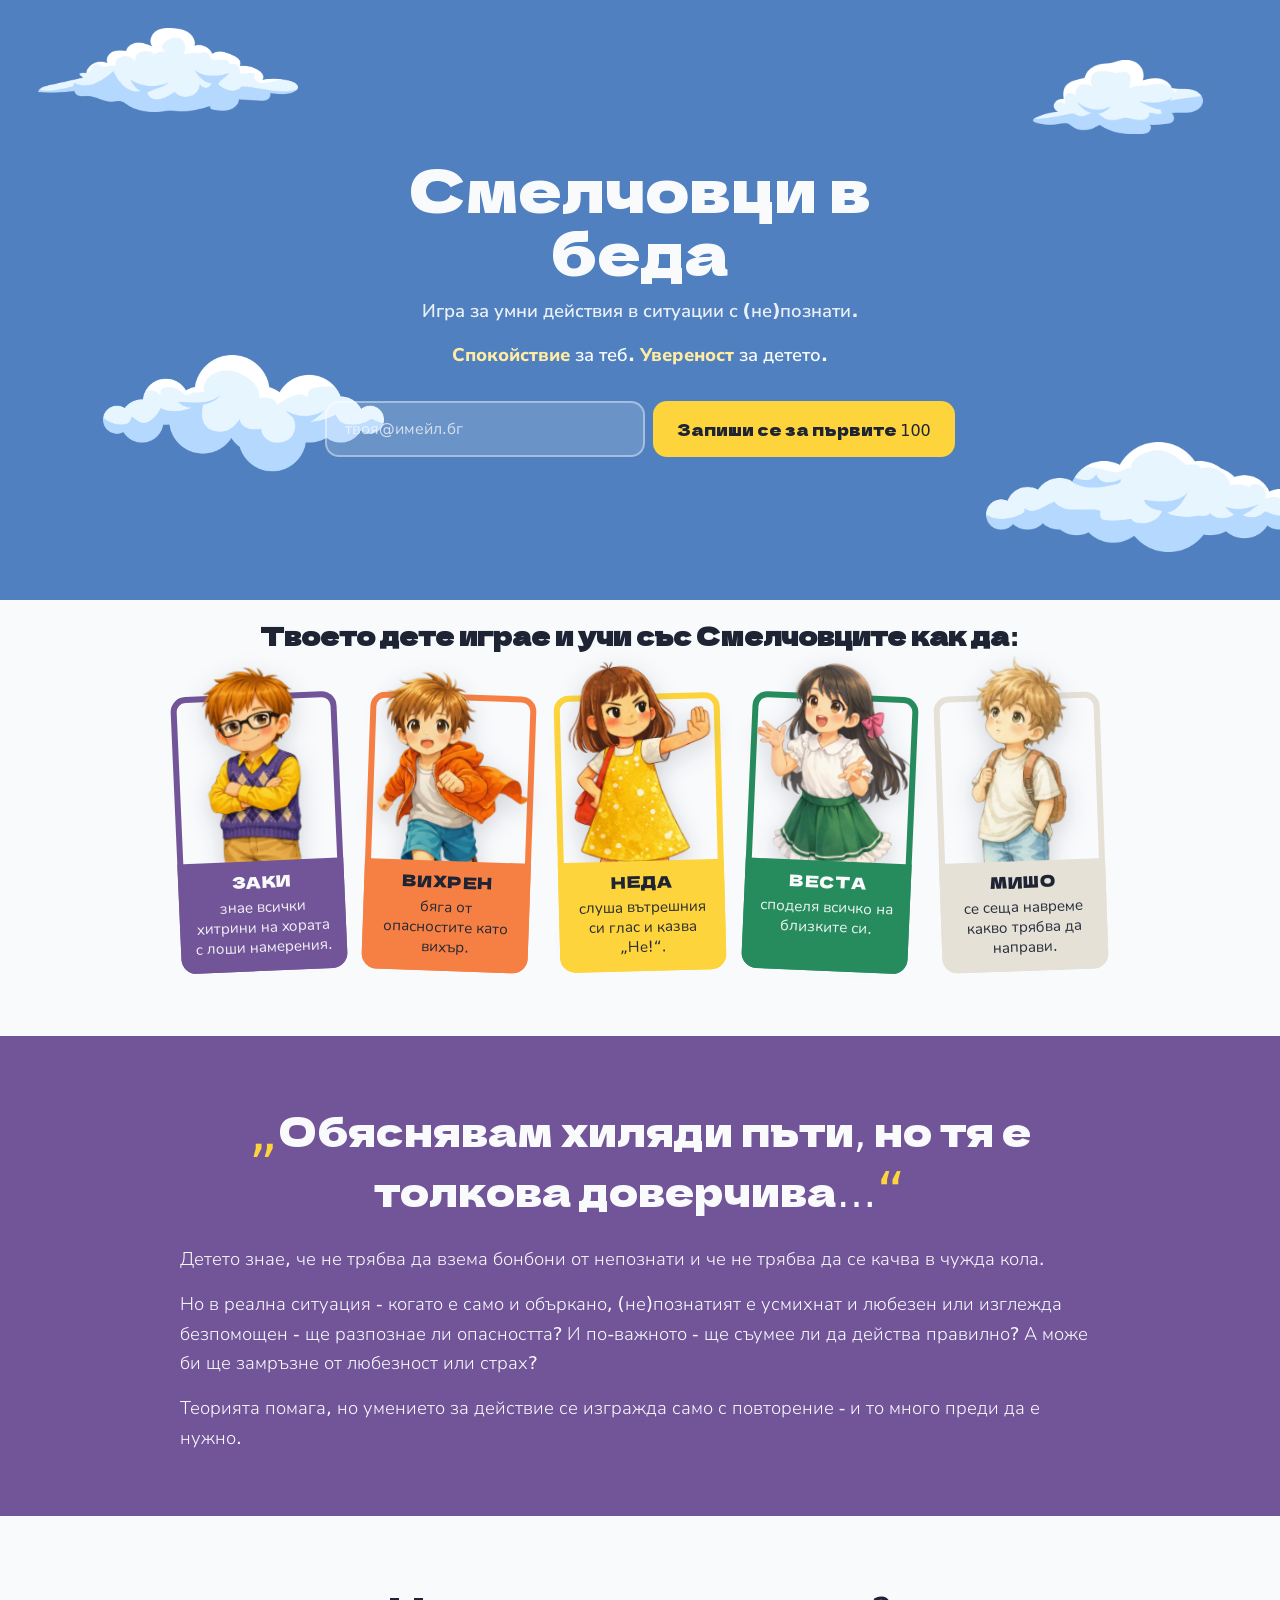
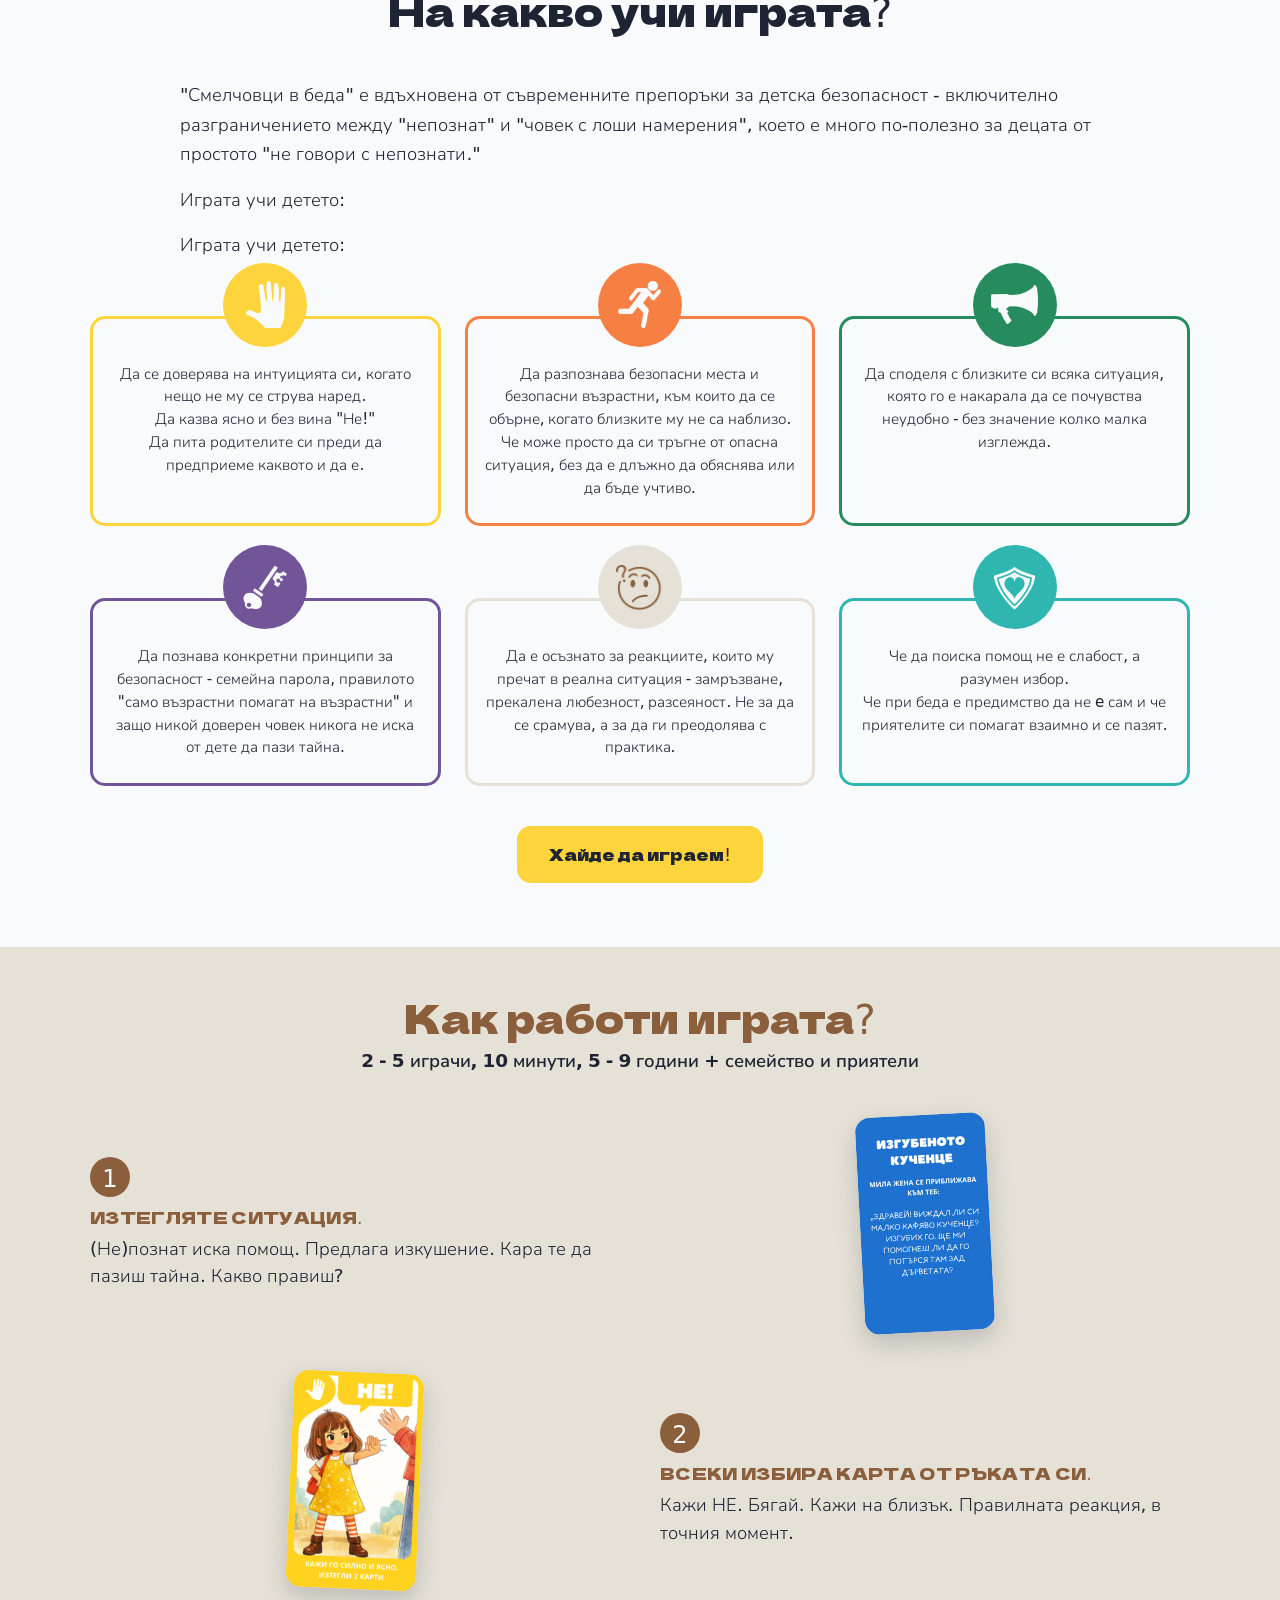
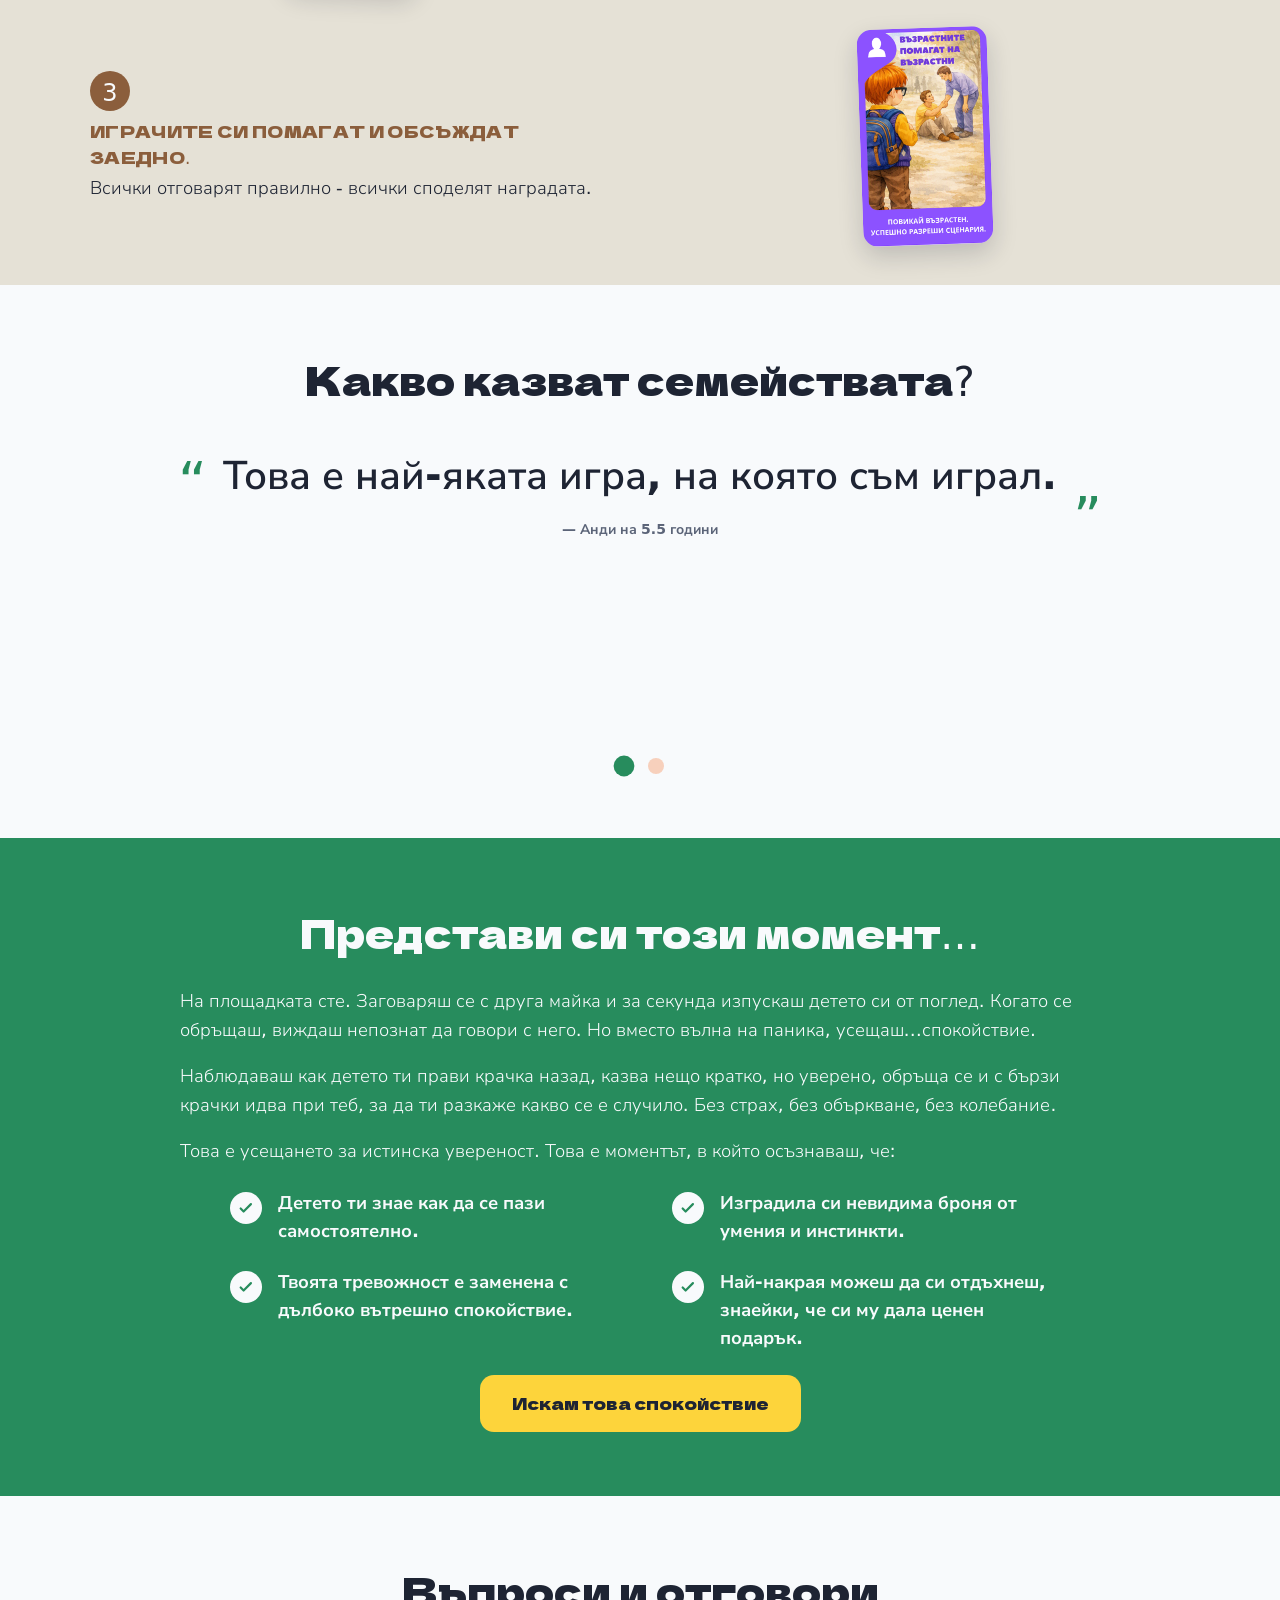
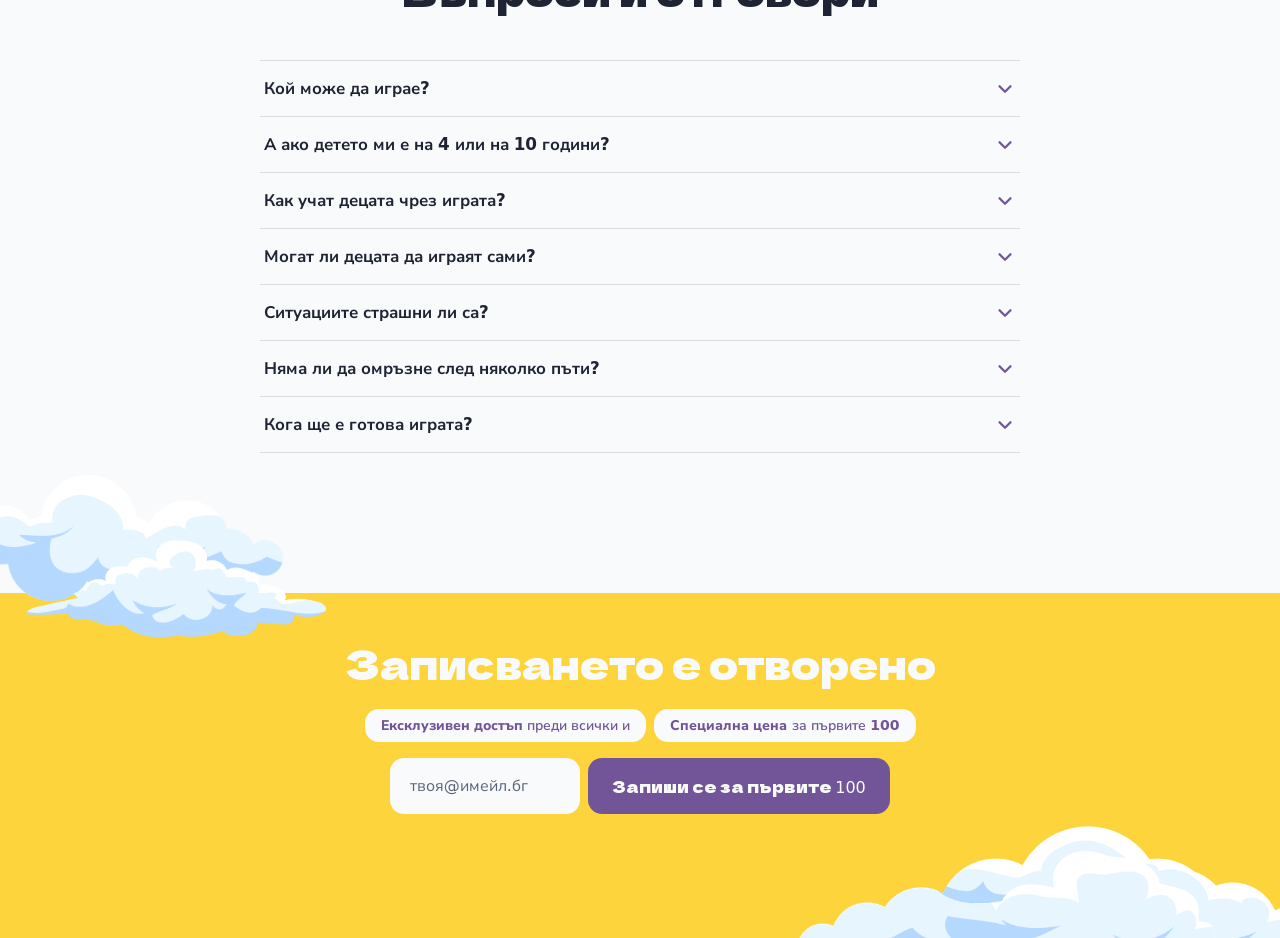
==== commit f172f988: "Polished texts" ====
--- a/index.html
+++ b/index.html
@@ -85,7 +85,7 @@
         <svg class="success-message__icon" viewBox="0 0 24 24" fill="none" aria-hidden="true">
           <path d="M20 6L9 17l-5-5" stroke="currentColor" stroke-width="2.5" stroke-linecap="round" stroke-linejoin="round"/>
         </svg>
-        <p class="success-message__text">Благодарим Ви! Вече сте записани. Ще се свържем с Вас за първия тираж!</p>
+        <p class="success-message__text">Благодарим! Вече си записан. Ще се свържем с теб за първия тираж!</p>
       </div>
     </div>
   </header>
@@ -198,7 +198,7 @@
         </h2>
         <div class="problem__body reveal">
           <p>Детето знае, че не трябва да взема бонбони от непознати и че не трябва да се качва в чужда кола.</p>
-          <p>Но в реална ситуация - когато е само и объркано, когато (не)познатият е усмихнат и любезен или изглежда безпомощен - ще разпознае ли опасността? И по-важното - ще съумее ли да действа правилно? А може би ще замръзне от любезност или страх?</p>
+          <p>Но в реална ситуация - когато е само и объркано, (не)познатият е усмихнат и любезен или изглежда безпомощен - ще разпознае ли опасността? И по-важното - ще съумее ли да действа правилно? А може би ще замръзне от любезност или страх?</p>
           <p>Теорията помага, но умението за действие се изгражда само с повторение - и то много преди да е нужно.</p>
         </div>
       </div>
@@ -212,7 +212,8 @@
         <h2 class="teaches__heading reveal" id="teaches-heading">На какво учи играта?</h2>
 
         <div class="teaches__body reveal">
-          <p>„Смелчовци в беда“ е изградена върху съвременните препоръки за детска безопасност - включително разграничението между "непознат" и "човек с лоши намерения", което е много по-полезно за децата от простото "не говори с непознати."</p>
+          <p>"Смелчовци в беда" е вдъхновена от съвременните препоръки за детска безопасност - включително разграничението между "непознат" и "човек с лоши намерения", което е много по-полезно за децата от простото "не говори с непознати."</p>Играта учи детето:
+          <p>Играта учи детето:</p>
         </div>
 
         <!-- Each point echoes one Bravie's icon + brand color from the
@@ -224,23 +225,26 @@
         <ul class="teaches__points">
           <li class="teaches__point reveal">
             <span class="teaches__point-icon" aria-hidden="true"></span>
-            <p>Учи детето да се доверява на интуицията си, когато нещо не му се струва наред, да казва ясно и без вина „Не!“, и да пита родителите си преди да предприеме каквото и да е.</p>
+            <p>Да се доверява на интуицията си, когато нещо не му се струва наред.</p>
+            <p>Да казва ясно и без вина "Не!"</p>
+            <p>Да пита родителите си преди да предприеме каквото и да е.</p>
           </li>
           <li class="teaches__point reveal">
             <span class="teaches__point-icon" aria-hidden="true"></span>
-            <p>Учи детето да разпознава безопасни места и безопасни възрастни, към които да се обърне при нужда - например униформен служител или продавач, не непременно познат човек. И че може просто да си тръгне от опасна ситуация, без да е длъжно да обяснява или да бъде учтиво.</p>
+            <p>Да разпознава безопасни места и безопасни възрастни, към които да се обърне, когато близките му не са наблизо.</p>
+            <p>Че може просто да си тръгне от опасна ситуация, без да е длъжно да обяснява или да бъде учтиво.</p>
           </li>
           <li class="teaches__point reveal">
             <span class="teaches__point-icon" aria-hidden="true"></span>
-            <p>Учи детето да споделя с близките си всяка ситуация, която го е накарала да се почувства неудобно - без значение колко малка изглежда.</p>
+            <p>Да споделя с близките си всяка ситуация, която го е накарала да се почувства неудобно - без значение колко малка изглежда.</p>
           </li>
           <li class="teaches__point reveal">
             <span class="teaches__point-icon" aria-hidden="true"></span>
-            <p>Играта въвежда и конкретни принципи за безопасност - семейна парола, правилото „само възрастни помагат на възрастни“, и защо никой доверен човек никога не иска от дете да пази тайна.</p>
+            <p>Да познава конкретни принципи за безопасност - семейна парола, правилото "само възрастни помагат на възрастни" и защо никой доверен човек никога не иска от дете да пази тайна.</p>
           </li>
           <li class="teaches__point reveal">
             <span class="teaches__point-icon" aria-hidden="true"></span>
-            <p>Децата се запознават и с реакциите, които им пречат в реална ситуация - замръзване, прекалена учтивост, разсеяност. Не за да се срамуват, а за да се сещат навреме какво да направят и да ги преодоляват с практика.</p>
+            <p>Да е осъзнато за реакциите, които му пречат в реална ситуация - замръзване, прекалена любезност, разсеяност. Не за да се срамува, а за да ги преодолява с практика.</p>
           </li>
           <!-- 6th point: the Help/Buddy cards, a distinct "joker" category
                usable in place of any Bravie's card rather than tied to one —
@@ -248,7 +252,8 @@
                as a first pass rather than final. -->
           <li class="teaches__point reveal teaches__point--buddy">
             <span class="teaches__point-icon" aria-hidden="true"></span>
-            <p>Учи детето, че да поискаш помощ не е слабост, а разумен избор. И че когато сте заедно с приятел, е достатъчно поне един от двамата да познае правилната реакция - защото да си в екип също означава да се пазите взаимно.</p>
+            <p>Че да поиска помощ не е слабост, а разумен избор.</p>
+            <p>Че при беда е предимство да не e сам и че приятелите си помагат взаимно и се пазят.</p>
           </li>
         </ul>
 
@@ -271,7 +276,7 @@
     <section class="how-it-works" id="how-it-works" aria-labelledby="how-it-works-heading">
       <div class="how-it-works__inner">
         <h2 class="how-it-works__heading reveal" id="how-it-works-heading">Как работи играта?</h2>
-        <p class="how-it-works__meta reveal">2 - 5 играча, 10 минути, 5 - 9 години</p>
+        <p class="how-it-works__meta reveal">2 - 5 играчи, 10 минути, 5 - 9 години + семейство и приятели</p>
 
         <ol class="how-it-works__steps">
           <li class="how-it-works__step how-it-works__step--1">
@@ -382,12 +387,12 @@
     <!-- ============================= DESIRED STATE SECTION ============================= -->
     <section class="desired-state" id="desired-state" aria-labelledby="desired-state-heading">
       <div class="desired-state__inner">
-        <h2 class="desired-state__heading reveal" id="desired-state-heading">Представете си този момент…</h2>
+        <h2 class="desired-state__heading reveal" id="desired-state-heading">Представи си този момент…</h2>
 
         <div class="desired-state__body reveal">
-          <p>На площадката сте. Заговаряте се с друга майка и за секунда изпускате детето си от поглед. Когато се обръщате, виждате непознат да говори с него. Но вместо вълна на паника, вие усещате... спокойствие.</p>
-          <p>Наблюдавате как детето ви прави крачка назад, казва нещо кратко, но уверено, обръща се и с бързи крачки идва при вас, за да ви разкаже какво се е случило. Без страх, без объркване, без колебание.</p>
-          <p>Това е усещането за истинска увереност. Това е моментът, в който осъзнавате, че:</p>
+          <p>На площадката сте. Заговаряш се с друга майка и за секунда изпускаш детето си от поглед. Когато се обръщаш, виждаш непознат да говори с него. Но вместо вълна на паника, усещаш…спокойствие.</p>
+          <p>Наблюдаваш как детето ти прави крачка назад, казва нещо кратко, но уверено, обръща се и с бързи крачки идва при теб, за да ти разкаже какво се е случило. Без страх, без объркване, без колебание.</p>
+          <p>Това е усещането за истинска увереност. Това е моментът, в който осъзнаваш, че:</p>
         </div>
 
         <ul class="desired-state__list">
@@ -395,25 +400,25 @@
             <span class="desired-state__tick" aria-hidden="true">
               <svg viewBox="0 0 24 24"><path d="M5 13l4 4L19 7" fill="none" stroke="currentColor" stroke-width="3" stroke-linecap="round" stroke-linejoin="round"/></svg>
             </span>
-            <p>Вашето дете знае как да се пази самостоятелно.</p>
+            <p>Детето ти знае как да се пази самостоятелно.</p>
           </li>
           <li class="desired-state__item reveal">
             <span class="desired-state__tick" aria-hidden="true">
               <svg viewBox="0 0 24 24"><path d="M5 13l4 4L19 7" fill="none" stroke="currentColor" stroke-width="3" stroke-linecap="round" stroke-linejoin="round"/></svg>
             </span>
-            <p>Изградили сте невидима броня от умения и инстинкти.</p>
+            <p>Изградила си невидима броня от умения и инстинкти.</p>
           </li>
           <li class="desired-state__item reveal">
             <span class="desired-state__tick" aria-hidden="true">
               <svg viewBox="0 0 24 24"><path d="M5 13l4 4L19 7" fill="none" stroke="currentColor" stroke-width="3" stroke-linecap="round" stroke-linejoin="round"/></svg>
             </span>
-            <p>Постоянната тревожност е заменена с дълбоко вътрешно спокойствие.</p>
+            <p>Твоята тревожност е заменена с дълбоко вътрешно спокойствие.</p>
           </li>
           <li class="desired-state__item reveal">
             <span class="desired-state__tick" aria-hidden="true">
               <svg viewBox="0 0 24 24"><path d="M5 13l4 4L19 7" fill="none" stroke="currentColor" stroke-width="3" stroke-linecap="round" stroke-linejoin="round"/></svg>
             </span>
-            <p>Най-накрая можете да си отдъхнете, знаейки, че сте му дали най-ценния подарък.</p>
+            <p>Най-накрая можеш да си отдъхнеш, знаейки, че си му дала ценен подарък.</p>
           </li>
         </ul>
 
@@ -462,7 +467,7 @@
             </h3>
             <div class="faq__answer" id="faq-answer-1" role="region" aria-labelledby="faq-question-1">
               <div class="faq__answer-inner">
-                <p>„Смелчовци в беда“ е игра с карти за деца на възраст от 5 до 9 години и техните близки — родители, баби и дядовци и приятели. Подходяща е за 2 до 5(6) играча. Една игра трае около 10 минути.</p>
+                <p>„Смелчовци в беда“ е игра с карти за деца на възраст от 5 до 9 години и техните близки — родители, баби и дядовци и приятели. Подходяща е за 2 до 5 играча. Една игра трае около 10 минути.</p>
               </div>
             </div>
           </li>
@@ -495,9 +500,9 @@
             </h3>
             <div class="faq__answer" id="faq-answer-3" role="region" aria-labelledby="faq-question-3">
               <div class="faq__answer-inner">
-                <p>Играта учи чрез различни ситуации и изиграване на глас. Всяко правилно действие се избира, казва, и обсъжда.</p>
-                <p>Една игра на седмица в продължение на месец — децата изиграват десетки сценария.</p>
-                <p>Наградата в края прави победата обща, семейна цел, не индивидуално постижение.</p>
+                <p>Играта учи чрез различни ситуации и изиграване на глас. Всяко правилно действие се избира, казва и обсъжда.</p>
+                <p>Ако играете по една игра на седмица в продължение на месец, децата изиграват десетки сценарии.</p>
+                <p>Наградата в края прави победата обща, семейна цел, а не индивидуално постижение.</p>
               </div>
             </div>
           </li>
@@ -513,7 +518,7 @@
             </h3>
             <div class="faq__answer" id="faq-answer-4" role="region" aria-labelledby="faq-question-4">
               <div class="faq__answer-inner">
-                <p>След като са запознати с играта — да. Но препоръчваме поне първите няколко игри да са с родител. Разговорът след това е също толкова важен, колкото и самата игра, затова препоръчваме да се играе с поне един възрастен.</p>
+                <p>След като са запознати с играта — да. Силно препоръчваме поне първите игри да са с родител. Разговорът по време на играта е също толкова важен, колкото и самата игра, затова препоръчваме да се играе с поне един възрастен.</p>
               </div>
             </div>
           </li>
@@ -529,7 +534,7 @@
             </h3>
             <div class="faq__answer" id="faq-answer-5" role="region" aria-labelledby="faq-question-5">
               <div class="faq__answer-inner">
-                <p>Не. Фокусът е върху това което детето прави — не върху опасността. Всяка ситуация показва правилната реакция.</p>
+                <p>Не. Фокусът е върху това, което детето прави — не върху опасността. Всяка ситуация показва правилната реакция.</p>
                 <p>Илюстрациите са топли и меки и не създават тревожност и страх.</p>
                 <p>Играта не показва какво се случва, ако не отговориш правилно — просто семейството не споделя заедно наградата.</p>
               </div>
@@ -548,7 +553,7 @@
             <div class="faq__answer" id="faq-answer-6" role="region" aria-labelledby="faq-question-6">
               <div class="faq__answer-inner">
                 <p>Всяка игра е различна.</p>
-                <p>Картите се разпределят по различен начин всяка игра — сценариите се появяват в различен ред, различни играчи получават различни карти. Препоръчваме кратки сесии от ~10 минути, редовно — рефлексът се изгражда с повторение.</p>
+                <p>Картите се разпределят по различен начин всяка игра — сценариите се появяват в различен ред, различни играчи получават различни карти. Препоръчваме кратки сесии от ~10 минути, редовно, защото рефлексът се изгражда с повторение.</p>
               </div>
             </div>
           </li>
@@ -564,7 +569,7 @@
             </h3>
             <div class="faq__answer" id="faq-answer-7" role="region" aria-labelledby="faq-question-7">
               <div class="faq__answer-inner">
-                <p>Работим по финалните илюстрации и подготвяме първия тираж. Записалите се в списъка ще бъдат уведомени първи и ще имат възможност да закупят играта преди публичното обявяване.</p>
+                <p>В момента работим по финалните илюстрации и подготвяме първия тираж. Записалите се в списъка ще бъдат уведомени първи и ще имат възможност да закупят играта на специална цена преди публичното обявяване.</p>
               </div>
             </div>
           </li>
@@ -669,7 +674,7 @@
           <svg class="success-message__icon" viewBox="0 0 24 24" fill="none" aria-hidden="true">
             <path d="M20 6L9 17l-5-5" stroke="currentColor" stroke-width="2.5" stroke-linecap="round" stroke-linejoin="round"/>
           </svg>
-          <p class="success-message__text">Благодарим Ви! Вече сте записани. Ще се свържем с Вас за първия тираж!</p>
+          <p class="success-message__text">Благодарим! Вече си записан. Ще се свържем с теб за първия тираж!</p>
         </div>
       </div>
     </section>
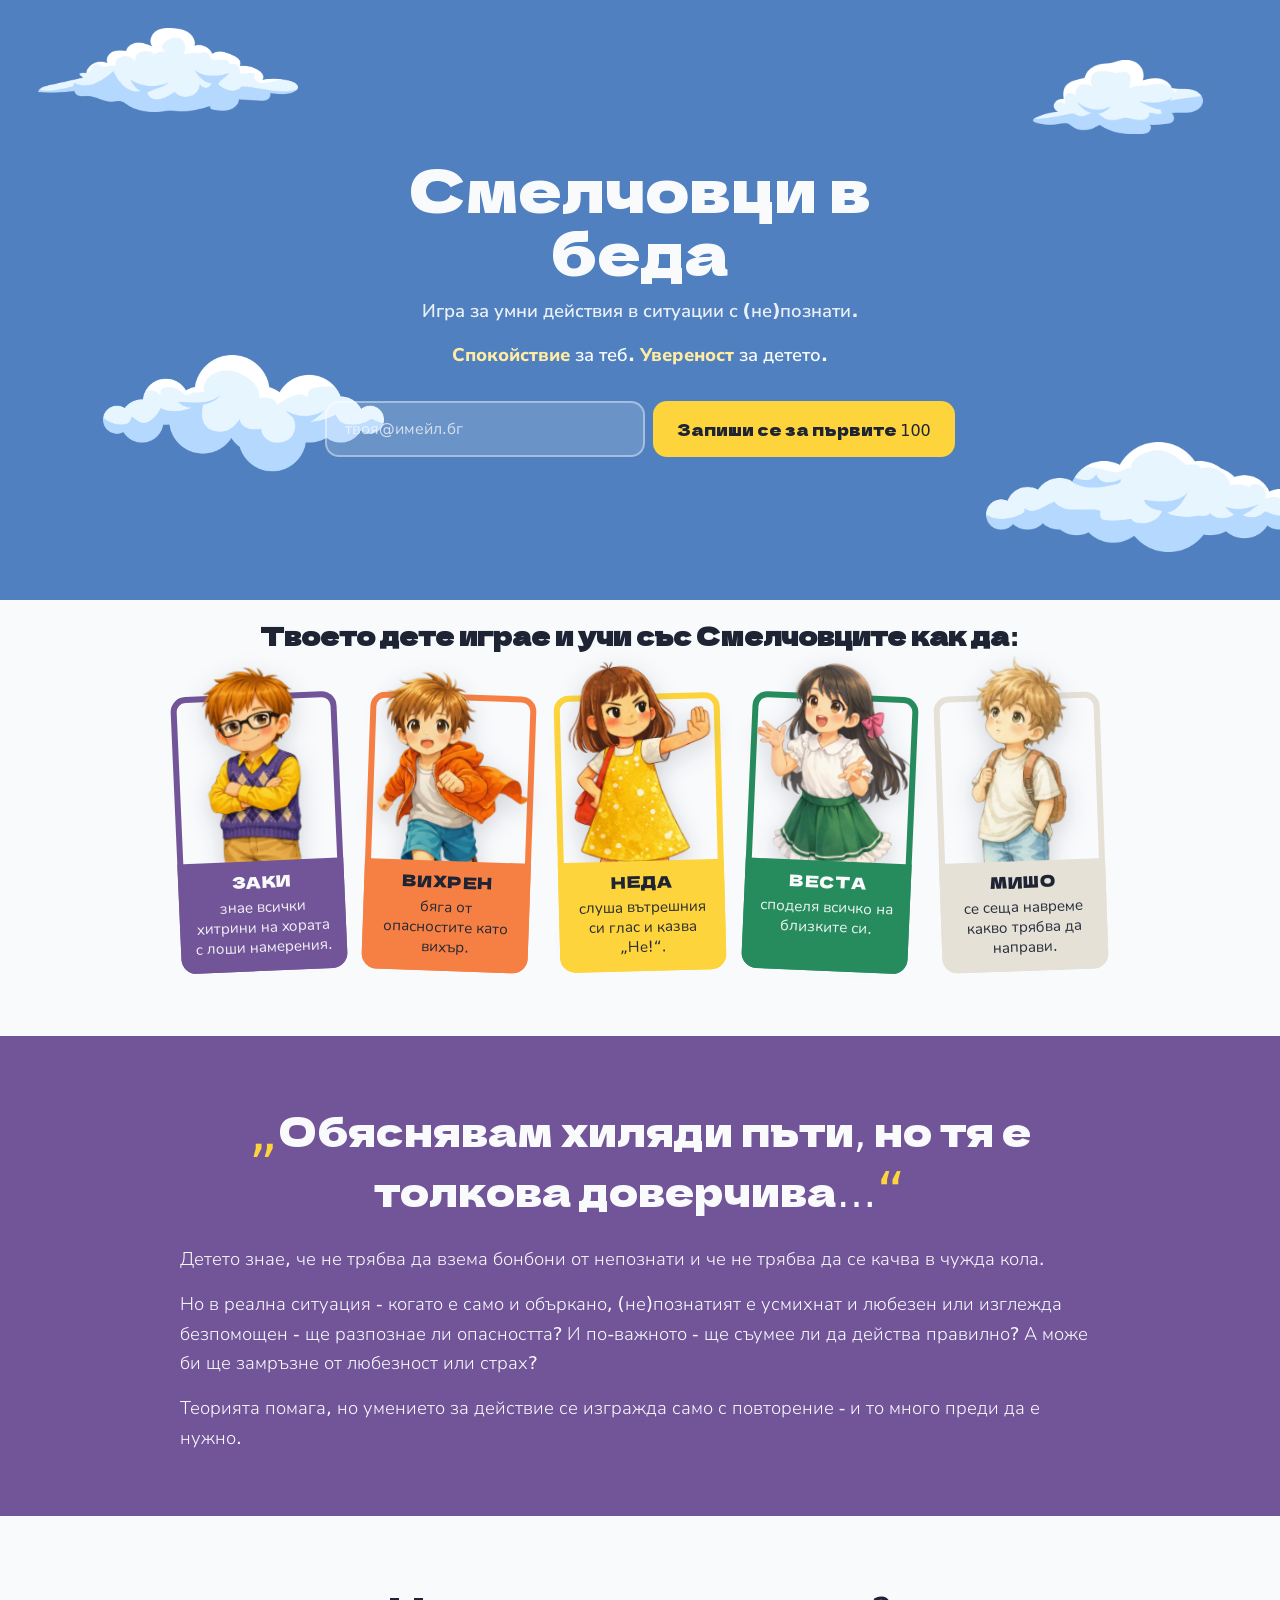
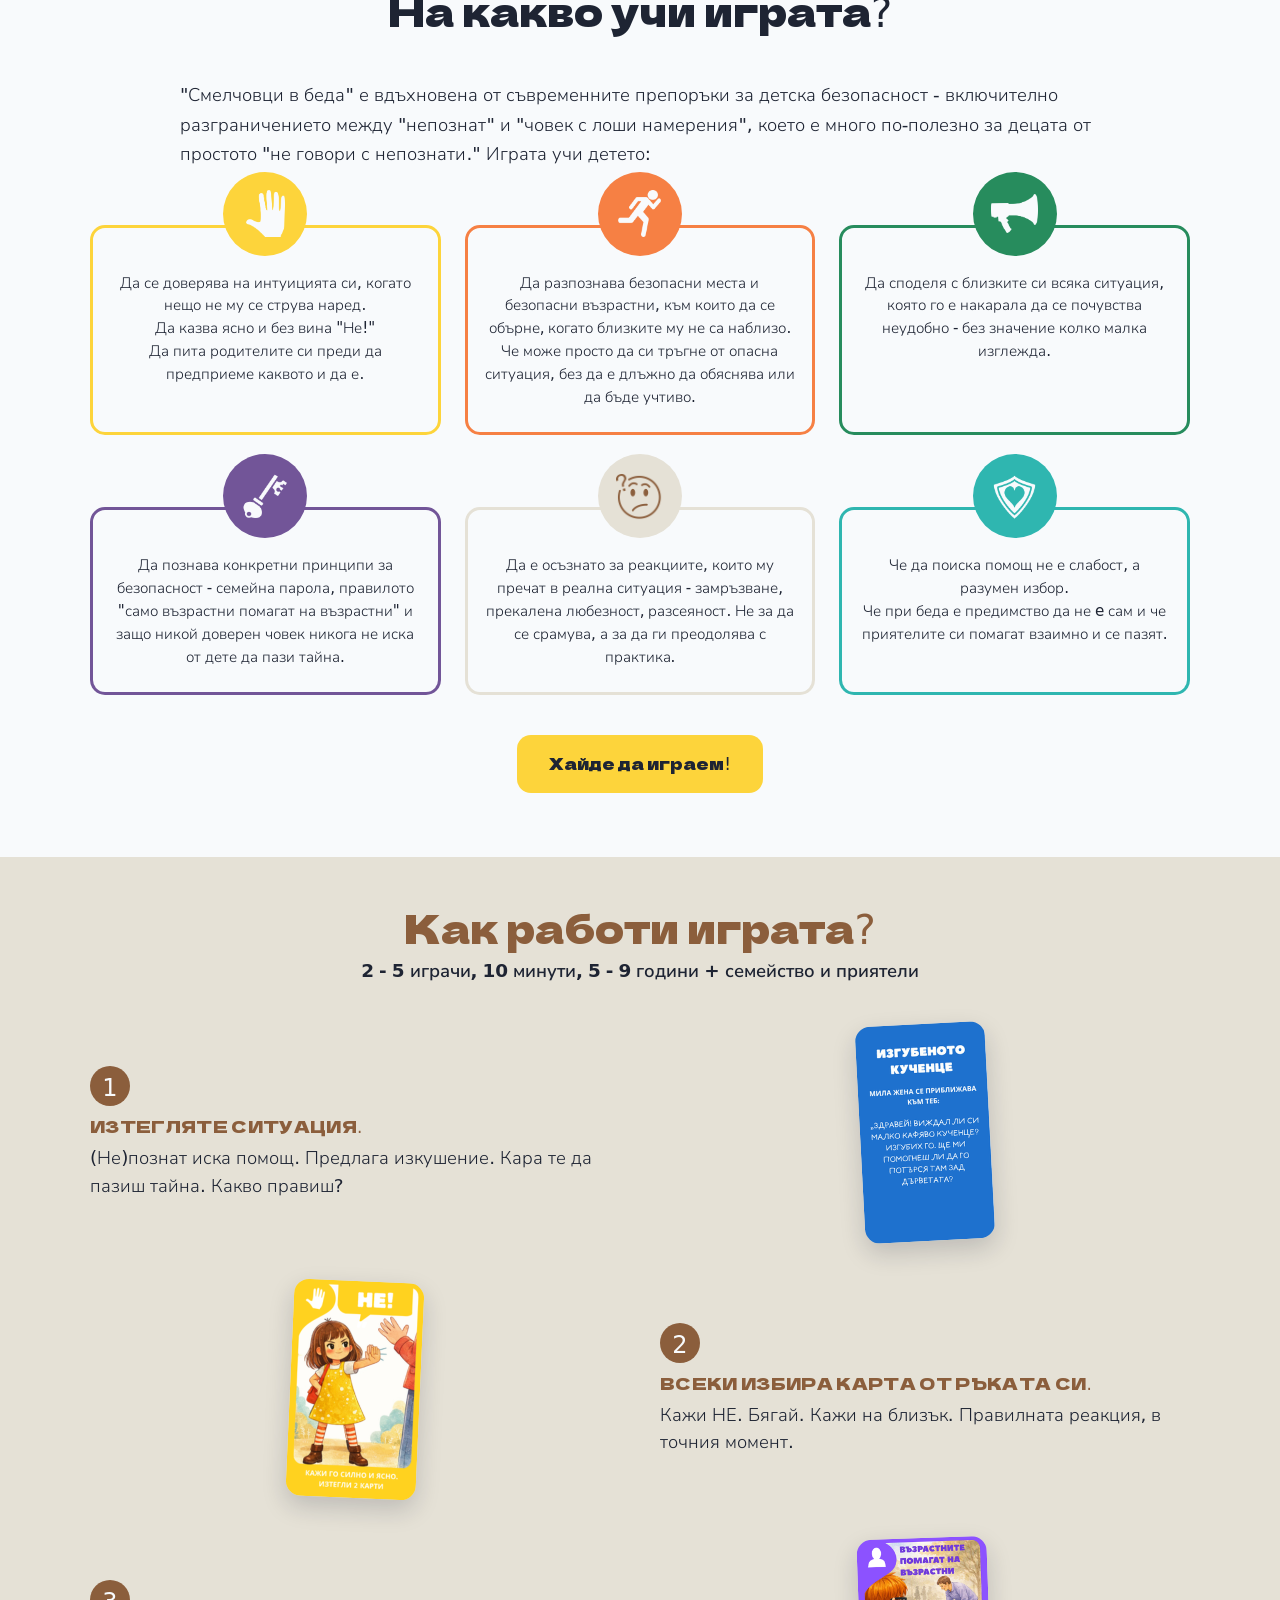
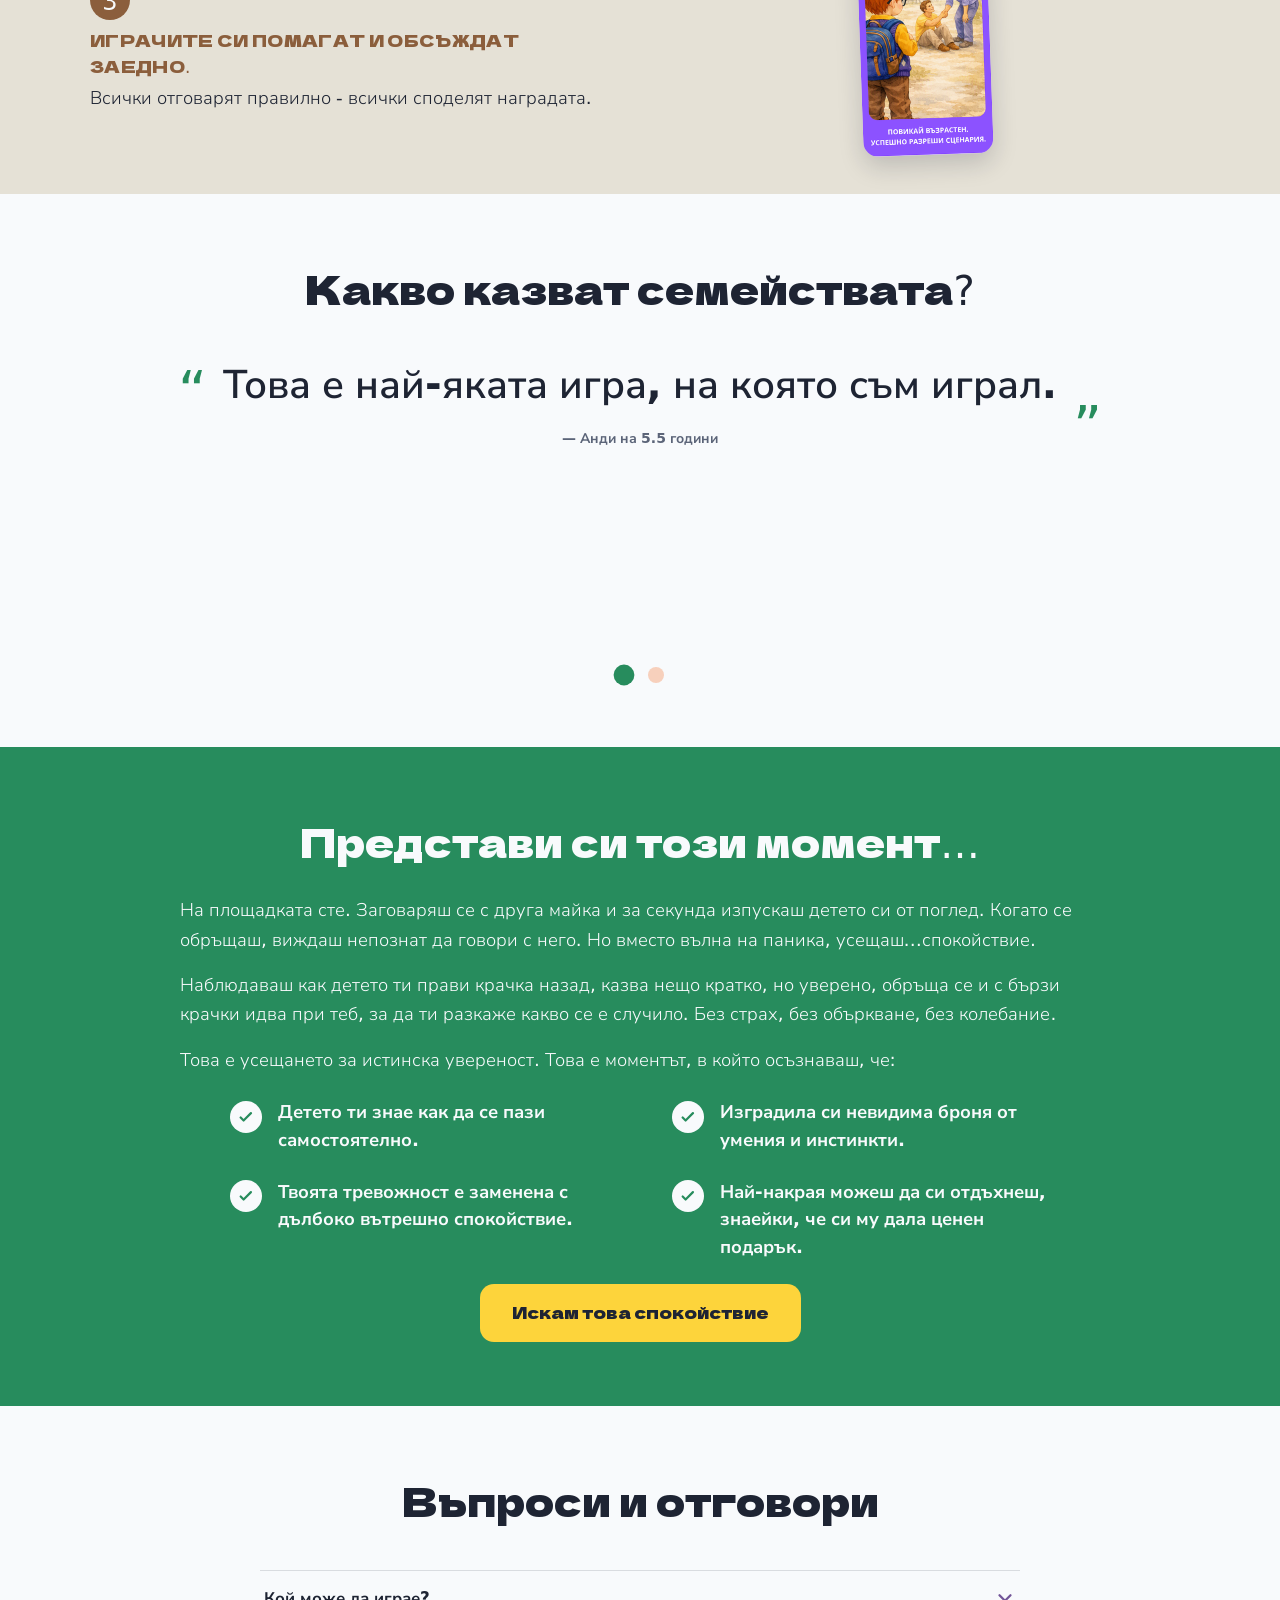
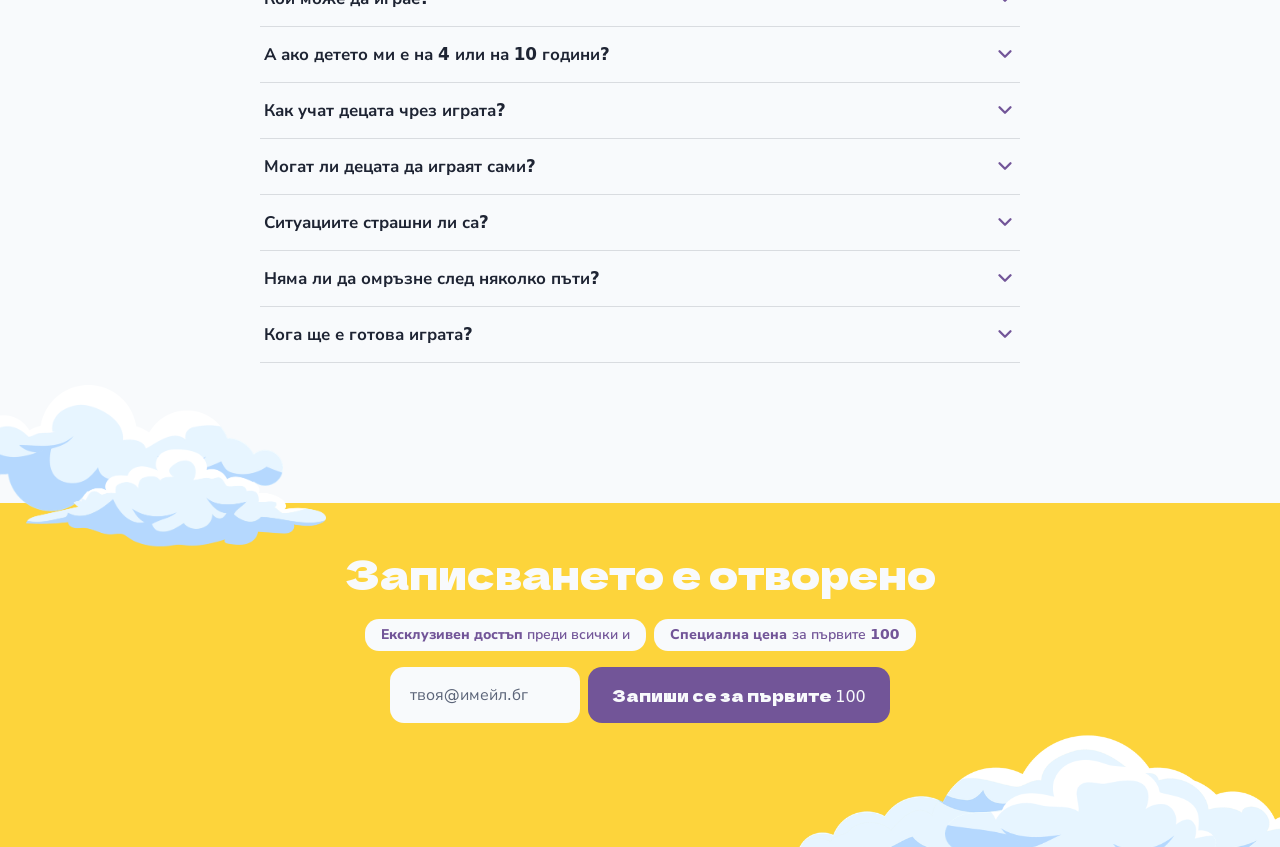
==== commit 97450089: "Fix Typo" ====
--- a/index.html
+++ b/index.html
@@ -212,8 +212,7 @@
         <h2 class="teaches__heading reveal" id="teaches-heading">На какво учи играта?</h2>
 
         <div class="teaches__body reveal">
-          <p>"Смелчовци в беда" е вдъхновена от съвременните препоръки за детска безопасност - включително разграничението между "непознат" и "човек с лоши намерения", което е много по-полезно за децата от простото "не говори с непознати."</p>Играта учи детето:
-          <p>Играта учи детето:</p>
+          <p>"Смелчовци в беда" е вдъхновена от съвременните препоръки за детска безопасност - включително разграничението между "непознат" и "човек с лоши намерения", което е много по-полезно за децата от простото "не говори с непознати." Играта учи детето:</p>
         </div>
 
         <!-- Each point echoes one Bravie's icon + brand color from the
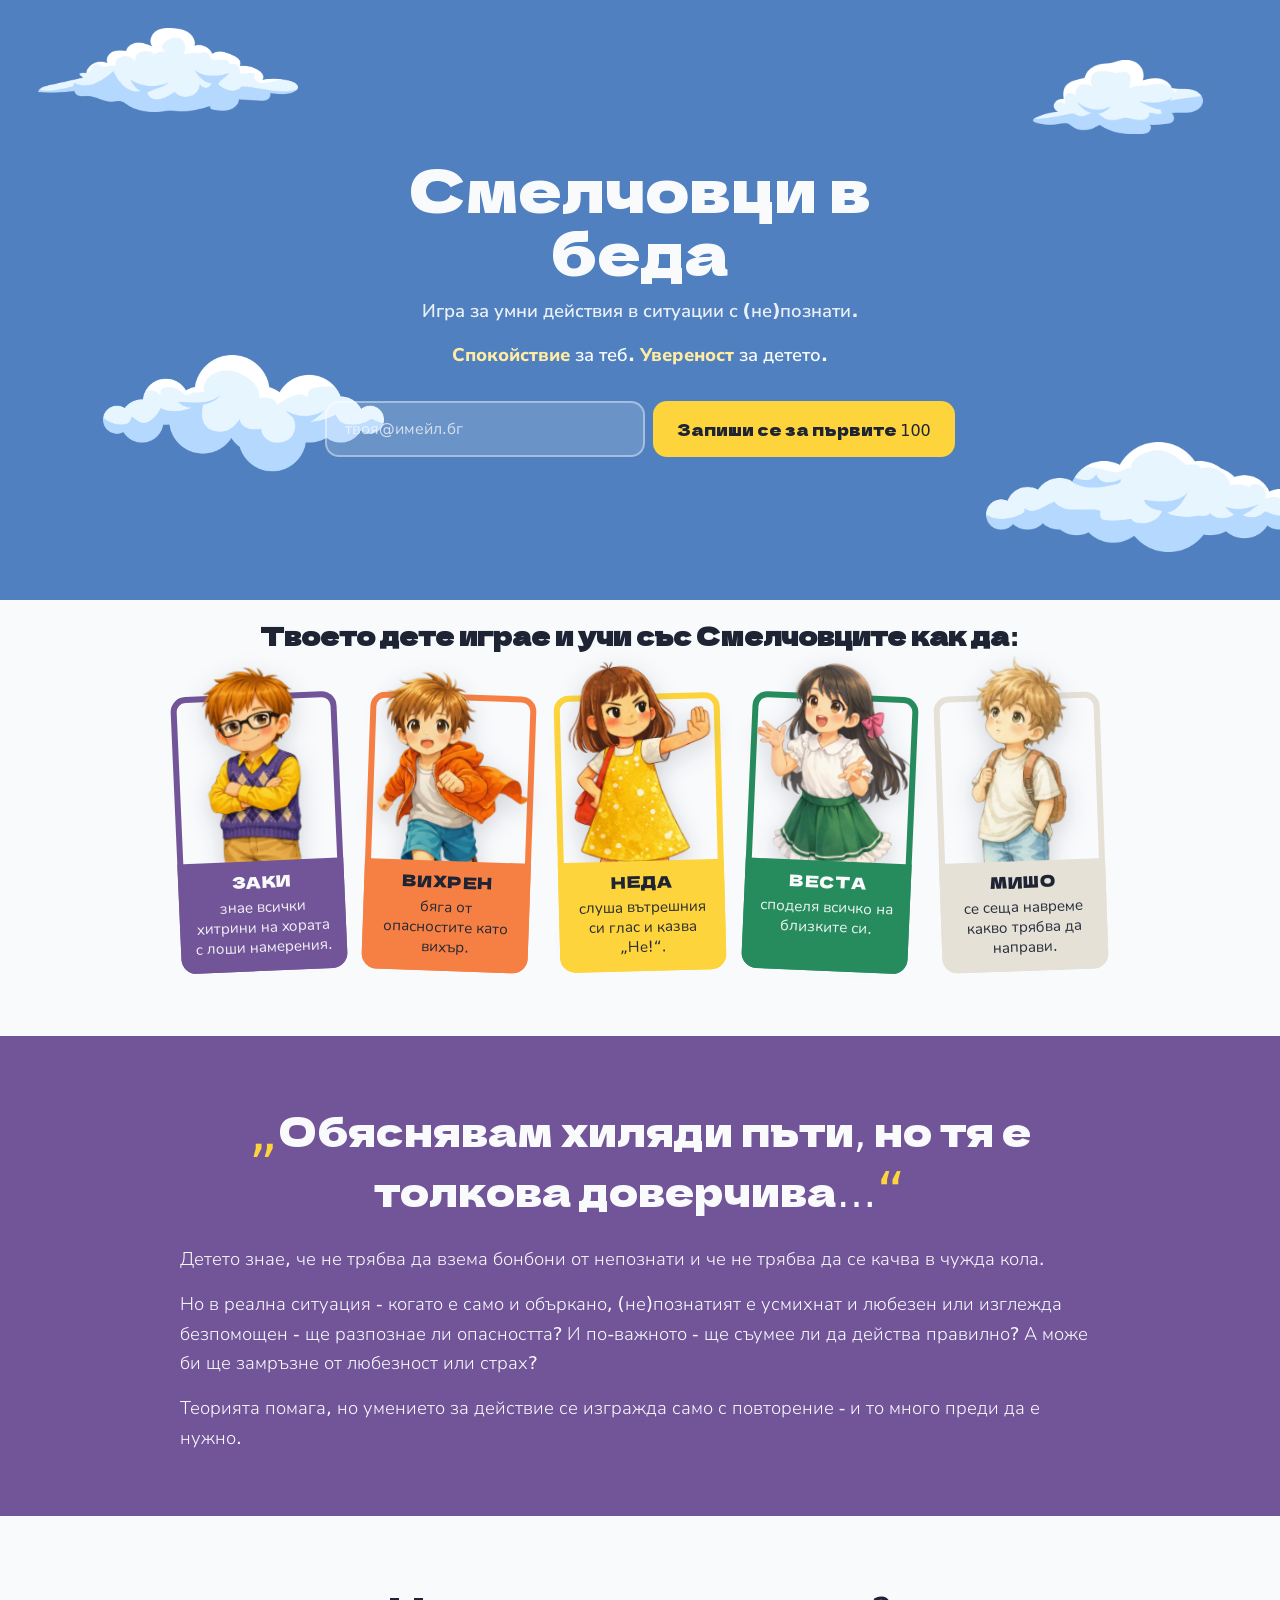
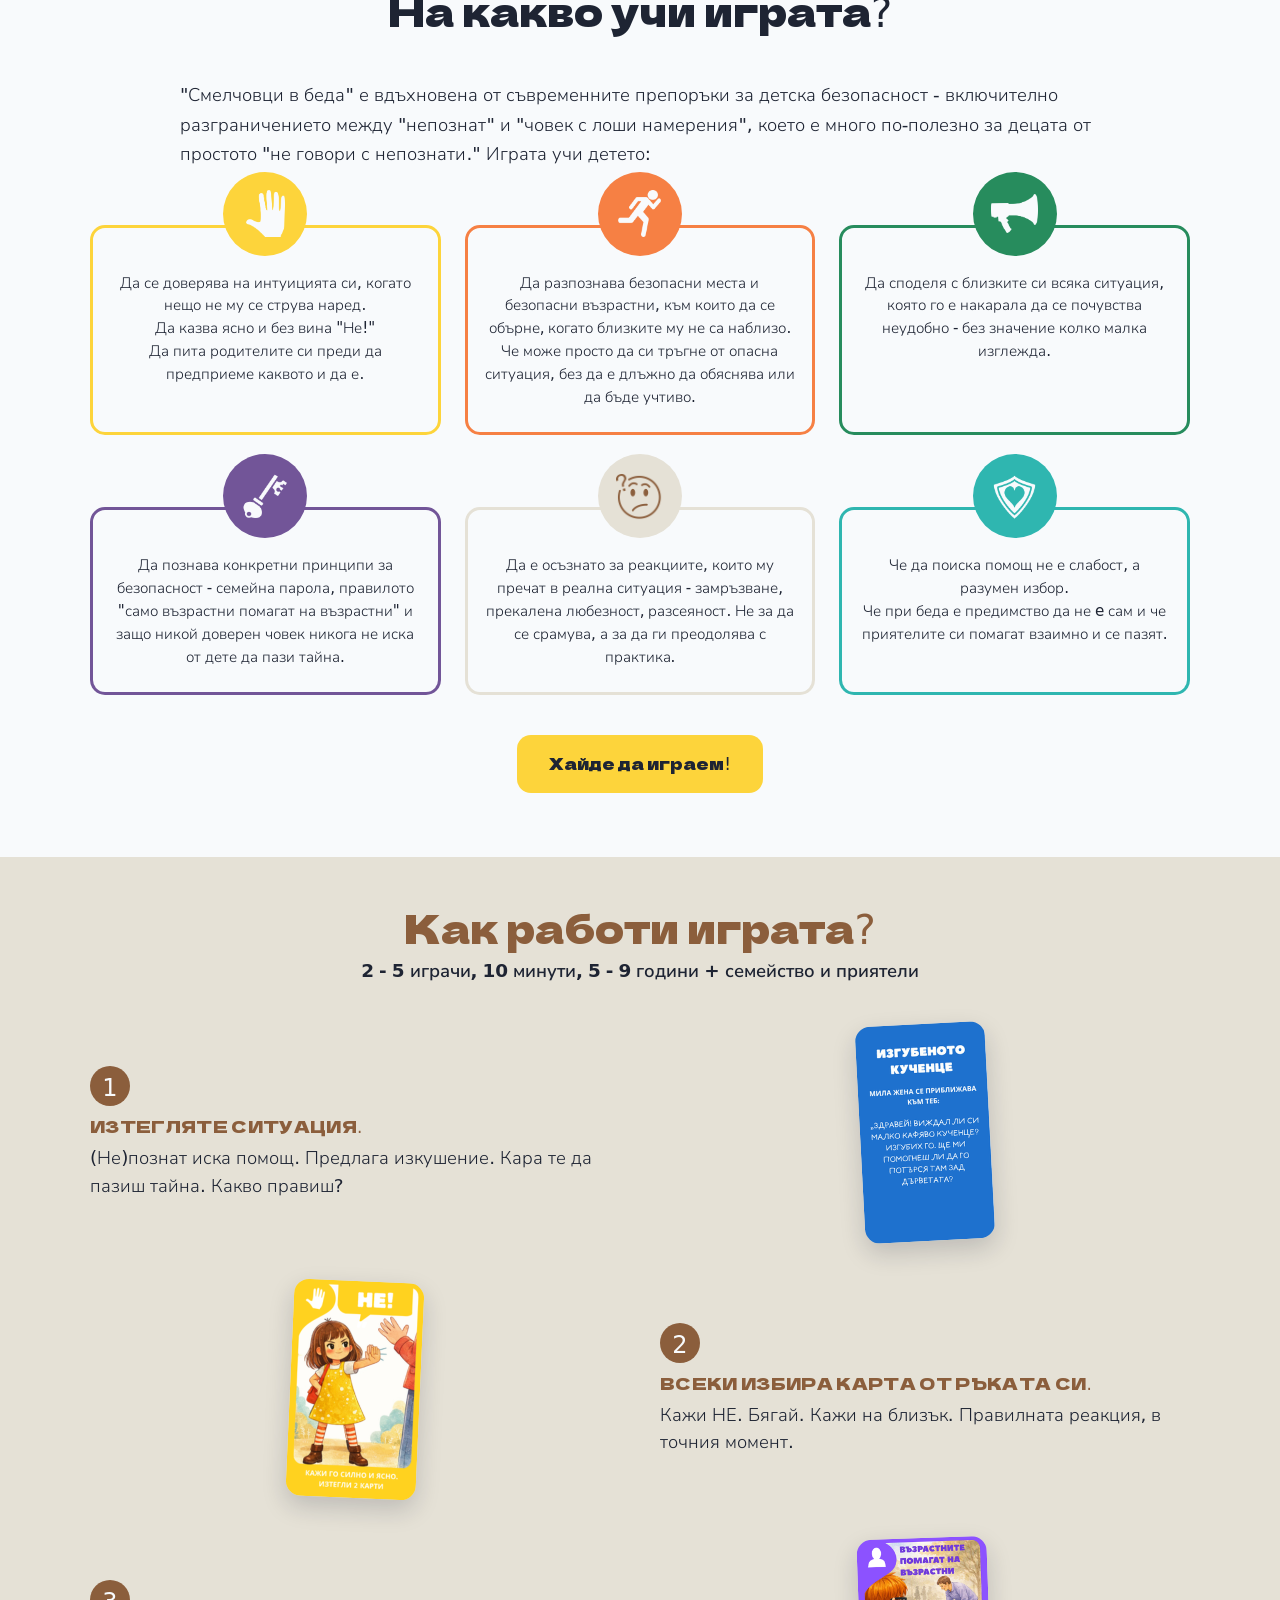
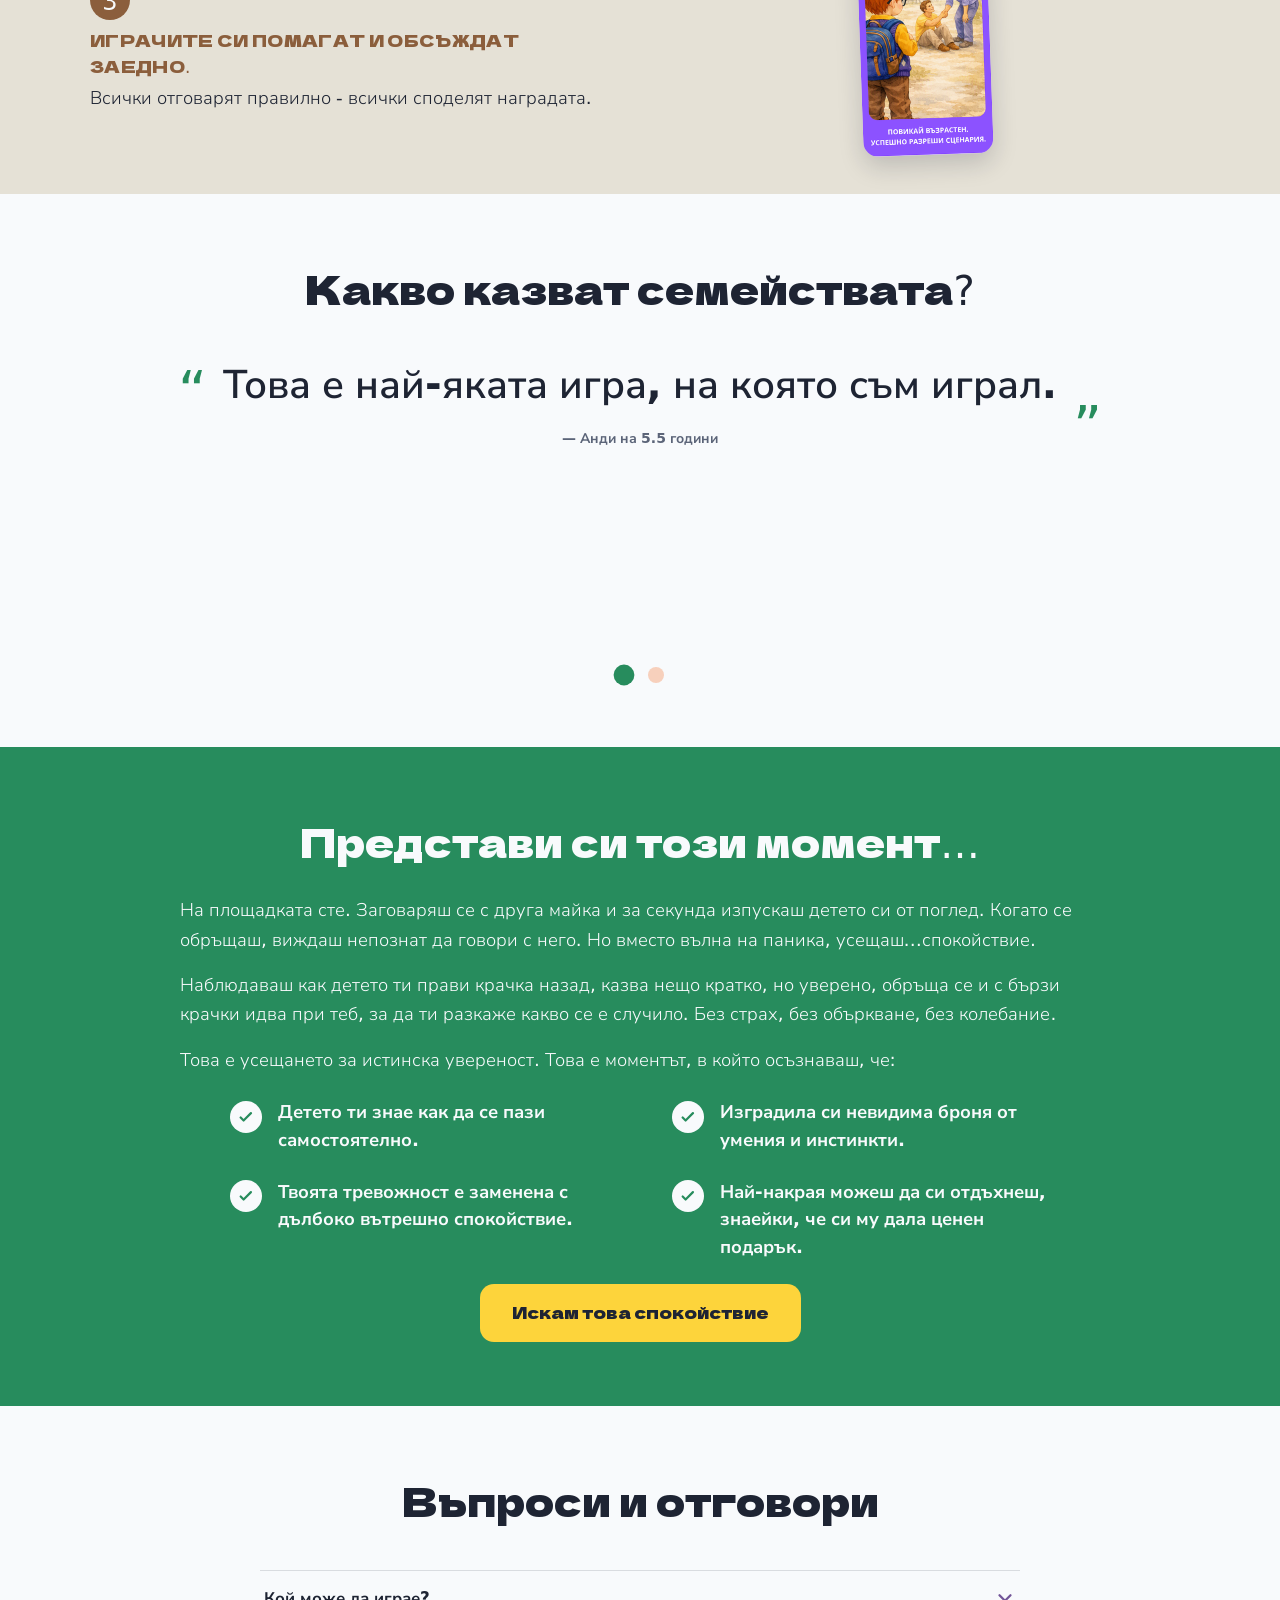
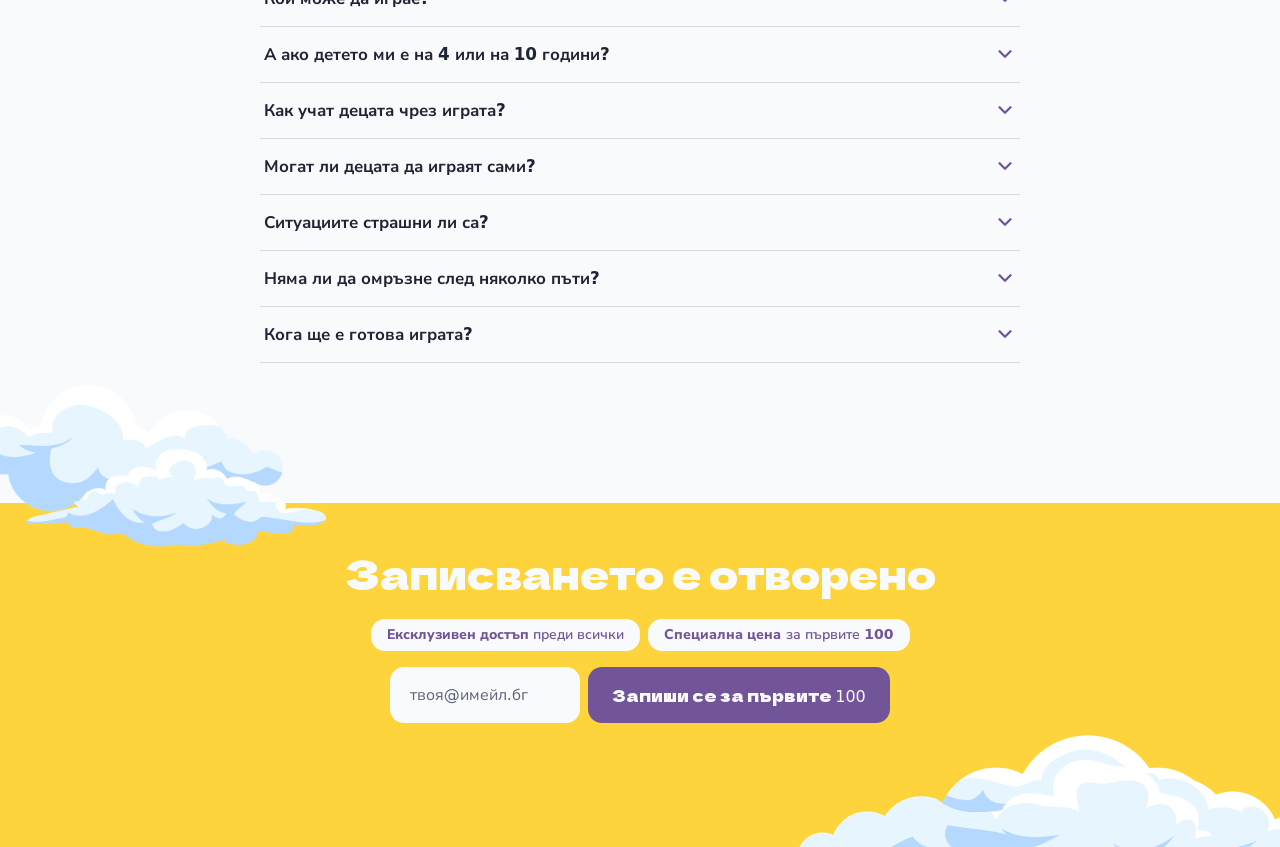
==== commit 20b69c4c: "Text changes - minor" ====
--- a/index.html
+++ b/index.html
@@ -466,7 +466,7 @@
             </h3>
             <div class="faq__answer" id="faq-answer-1" role="region" aria-labelledby="faq-question-1">
               <div class="faq__answer-inner">
-                <p>„Смелчовци в беда“ е игра с карти за деца на възраст от 5 до 9 години и техните близки — родители, баби и дядовци и приятели. Подходяща е за 2 до 5 играча. Една игра трае около 10 минути.</p>
+                <p>„Смелчовци в беда“ е игра с карти за деца на възраст от 5 до 9 години и техните близки - родители, баби и дядовци и приятели. Подходяща е за 2 до 5 играча. Една игра трае около 10 минути.</p>
               </div>
             </div>
           </li>
@@ -483,7 +483,7 @@
             <div class="faq__answer" id="faq-answer-2" role="region" aria-labelledby="faq-question-2">
               <div class="faq__answer-inner">
                 <p>На 4 години играта може да работи в опростен вариант с активното участие на родител.</p>
-                <p>На 10 — детето вероятно ще търси по-голямо предизвикателство. Подготвяме версия за по-големи деца — запиши се в списъка и ще те уведомим първи.</p>
+                <p>На 10 - детето вероятно ще търси по-голямо предизвикателство. Подготвяме версия за по-големи деца - запиши се в списъка и ще те уведомим първи.</p>
               </div>
             </div>
           </li>
@@ -517,7 +517,7 @@
             </h3>
             <div class="faq__answer" id="faq-answer-4" role="region" aria-labelledby="faq-question-4">
               <div class="faq__answer-inner">
-                <p>След като са запознати с играта — да. Силно препоръчваме поне първите игри да са с родител. Разговорът по време на играта е също толкова важен, колкото и самата игра, затова препоръчваме да се играе с поне един възрастен.</p>
+                <p>След като са запознати с играта - да. Силно препоръчваме поне първите игри да са с родител. Разговорът по време на играта е също толкова важен, колкото и самата игра, затова препоръчваме да се играе с поне един възрастен.</p>
               </div>
             </div>
           </li>
@@ -533,9 +533,9 @@
             </h3>
             <div class="faq__answer" id="faq-answer-5" role="region" aria-labelledby="faq-question-5">
               <div class="faq__answer-inner">
-                <p>Не. Фокусът е върху това, което детето прави — не върху опасността. Всяка ситуация показва правилната реакция.</p>
+                <p>Не. Фокусът е върху това, което детето прави - не върху опасността. Всяка ситуация показва правилната реакция.</p>
                 <p>Илюстрациите са топли и меки и не създават тревожност и страх.</p>
-                <p>Играта не показва какво се случва, ако не отговориш правилно — просто семейството не споделя заедно наградата.</p>
+                <p>Играта не показва какво се случва, ако не отговориш правилно - просто семейството не споделя заедно наградата.</p>
               </div>
             </div>
           </li>
@@ -552,7 +552,7 @@
             <div class="faq__answer" id="faq-answer-6" role="region" aria-labelledby="faq-question-6">
               <div class="faq__answer-inner">
                 <p>Всяка игра е различна.</p>
-                <p>Картите се разпределят по различен начин всяка игра — сценариите се появяват в различен ред, различни играчи получават различни карти. Препоръчваме кратки сесии от ~10 минути, редовно, защото рефлексът се изгражда с повторение.</p>
+                <p>Картите се разпределят по различен начин всяка игра - сценариите се появяват в различен ред, различни играчи получават различни карти. Препоръчваме кратки сесии от ~10 минути, редовно, защото рефлексът се изгражда с повторение.</p>
               </div>
             </div>
           </li>
@@ -639,7 +639,7 @@
              първите 100" (matches the button's own wording) rather
              than the original longer "за първите записали се.". -->
         <p class="waitlist-signup__badge-wrap reveal">
-          <span class="waitlist-signup__badge-line"><strong>Ексклузивен достъп</strong> преди всички и</span>
+          <span class="waitlist-signup__badge-line"><strong>Ексклузивен достъп</strong> преди всички</span>
           <span class="waitlist-signup__badge-line"><strong>Специална цена</strong> за първите 100</span>
         </p>
 
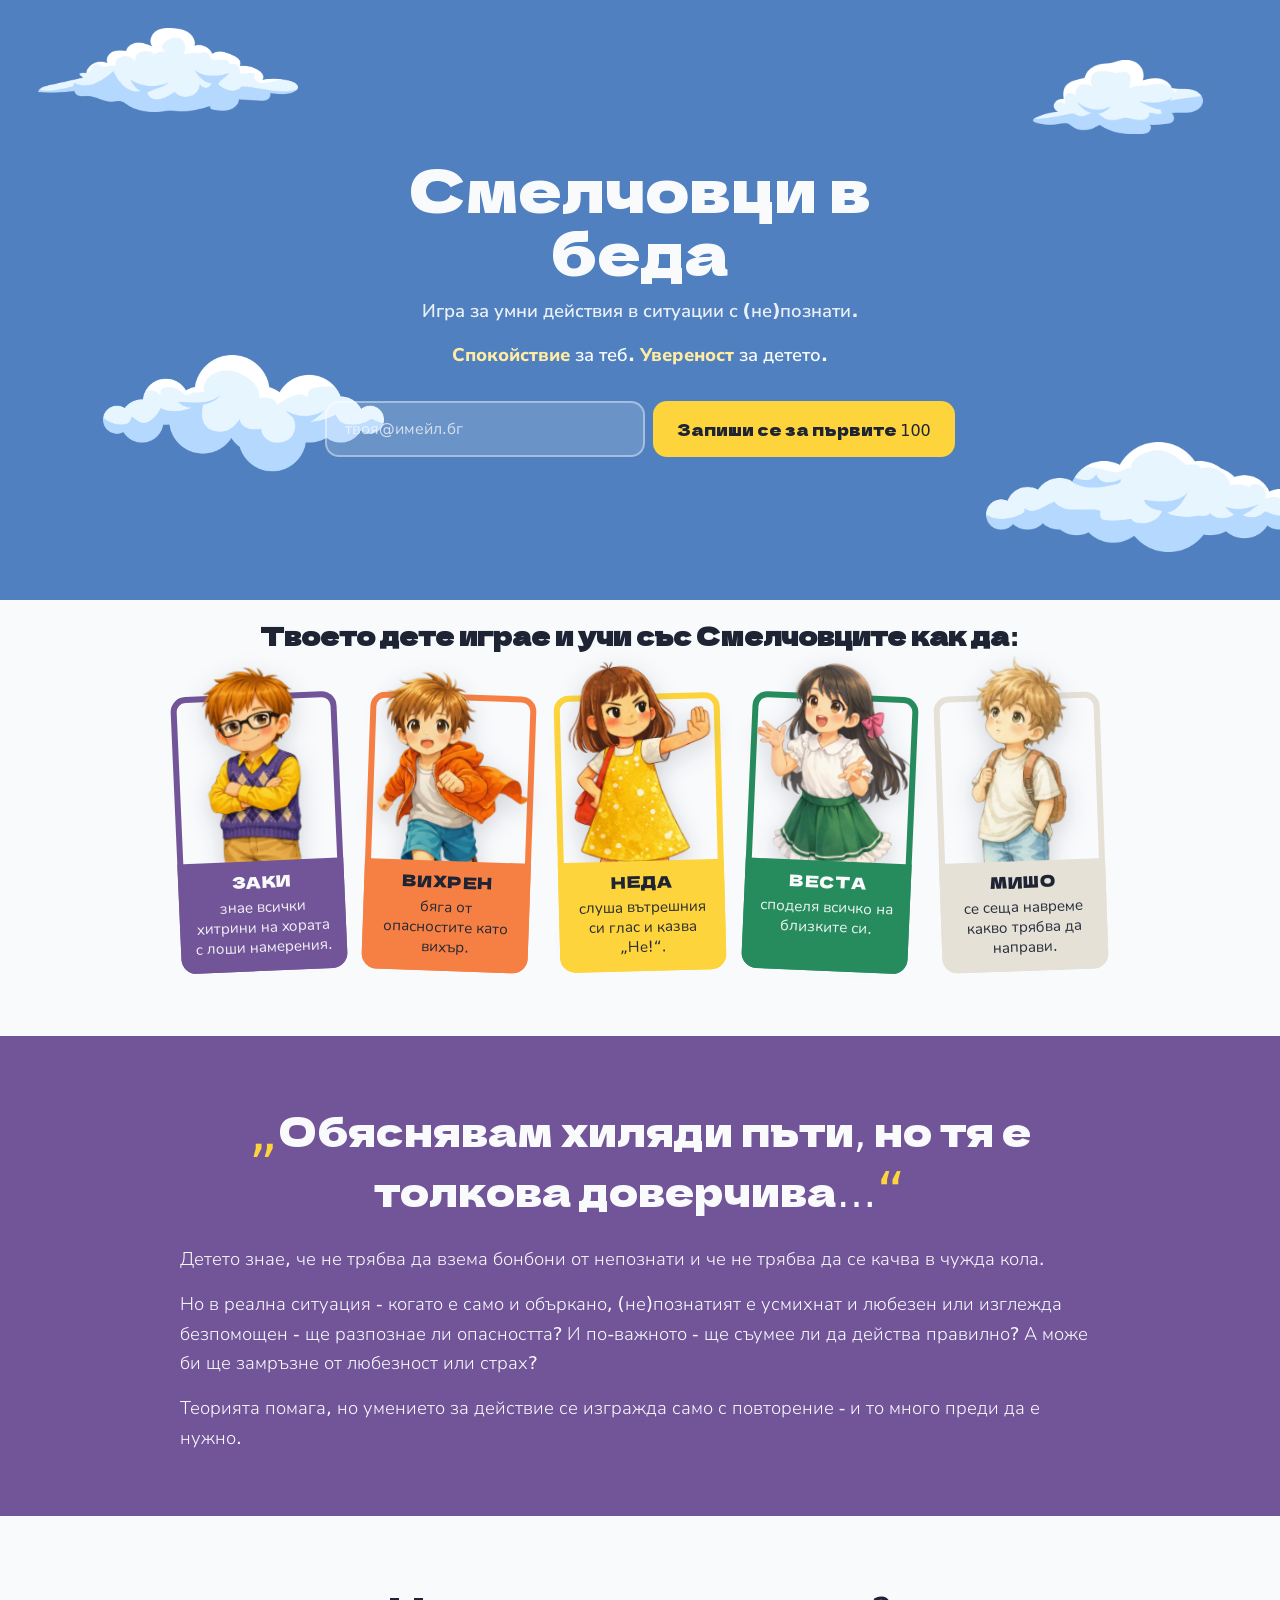
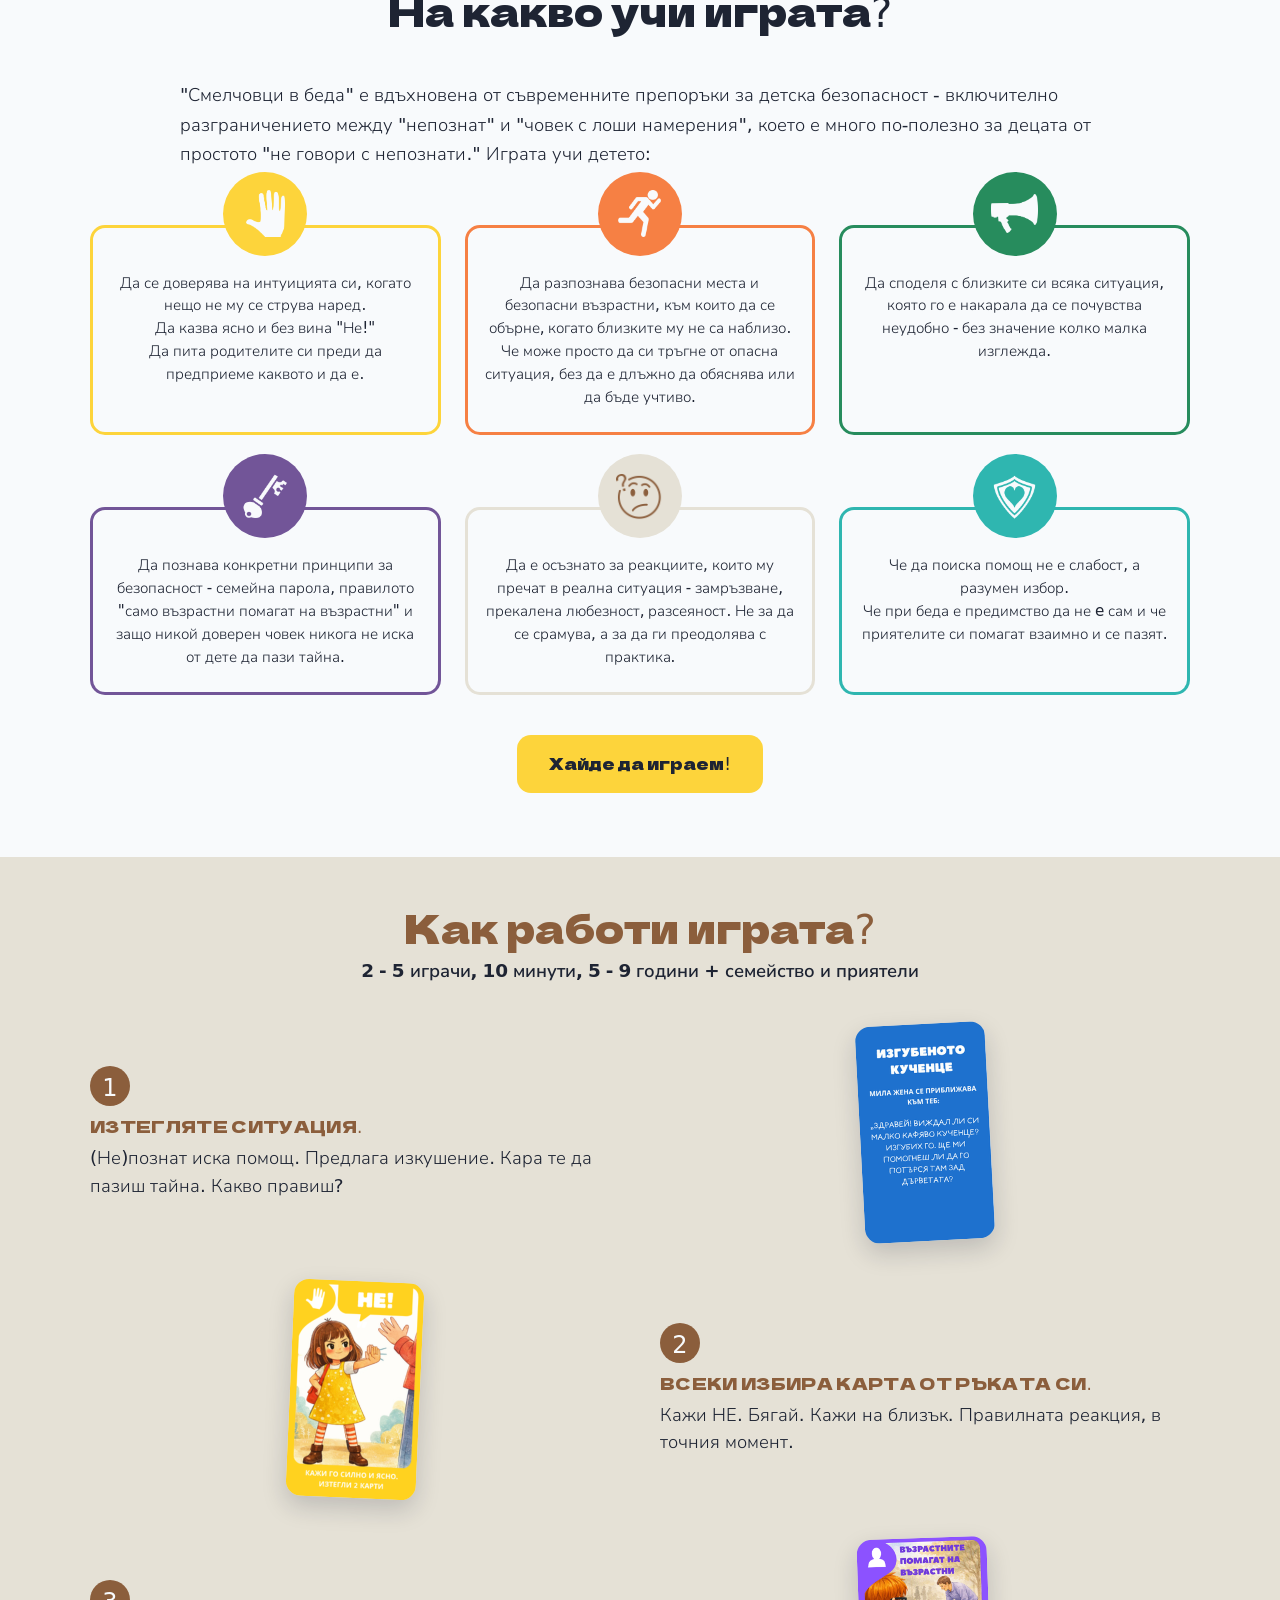
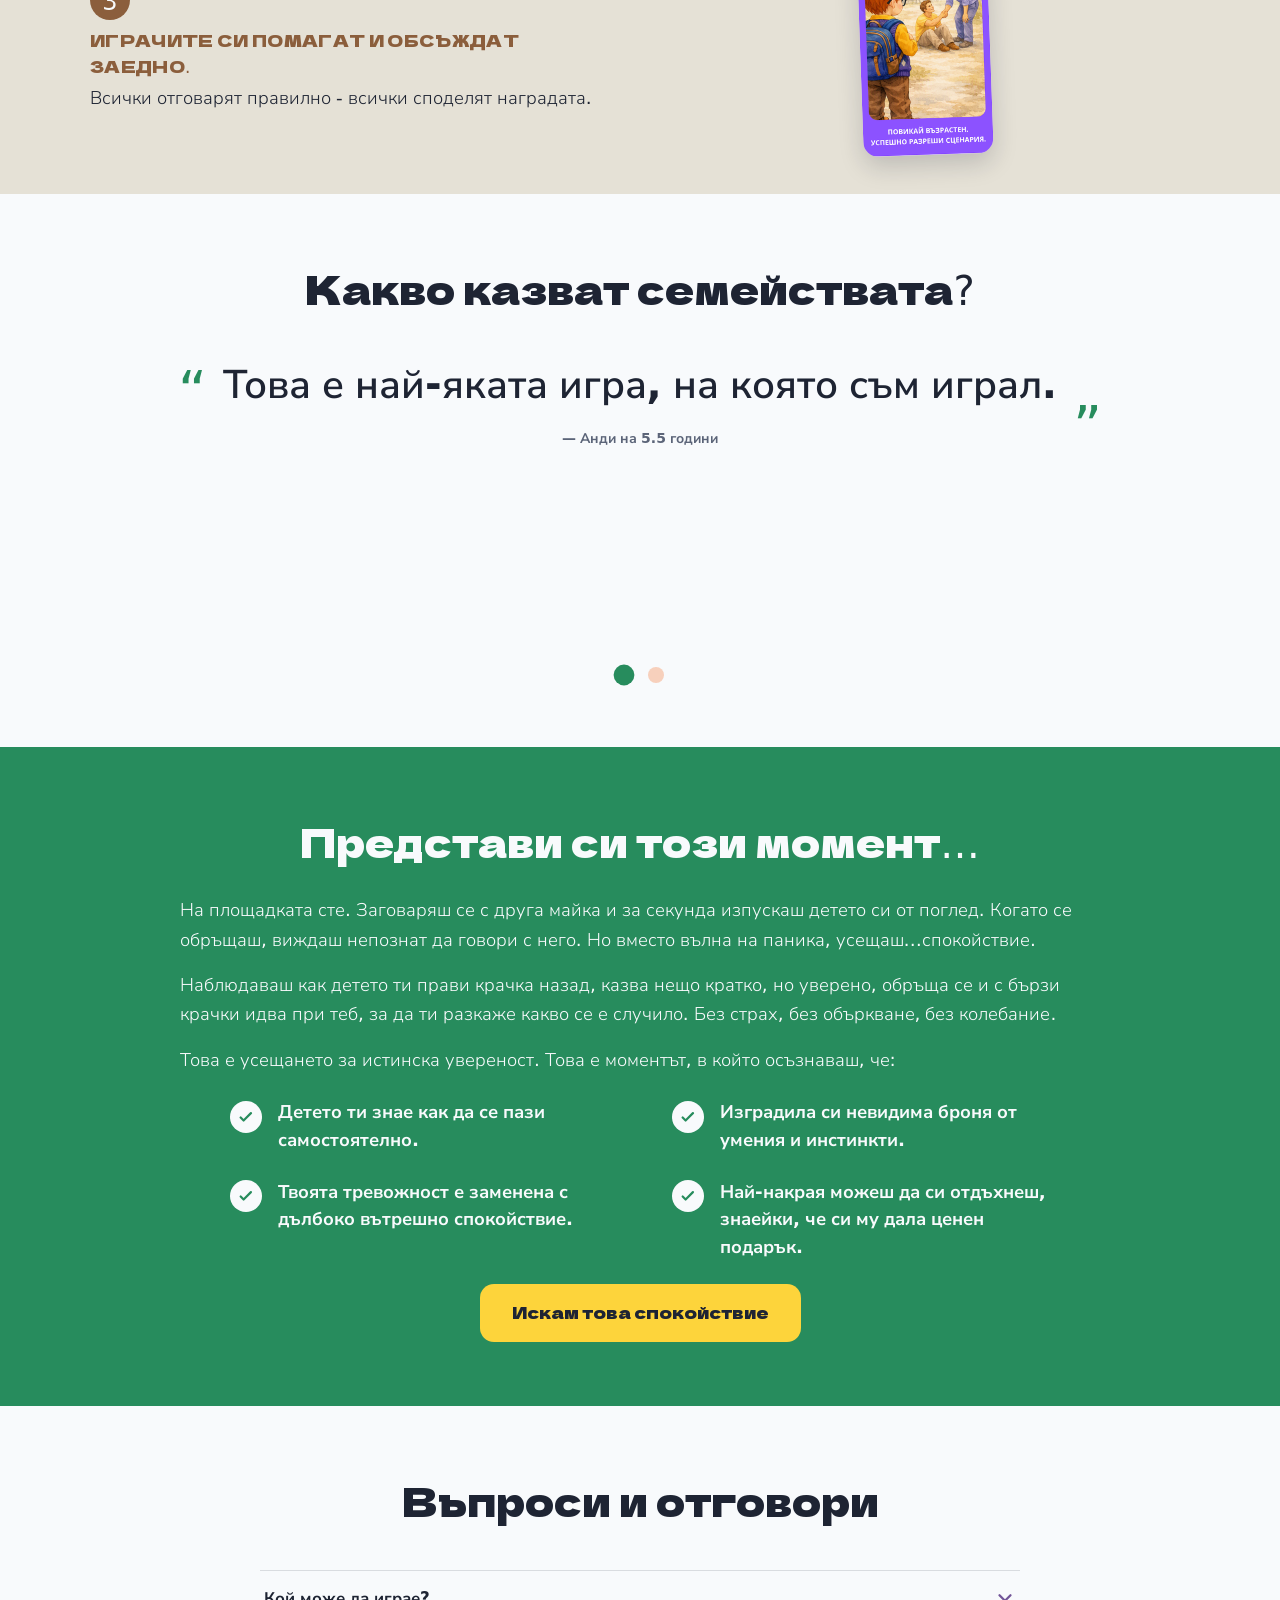
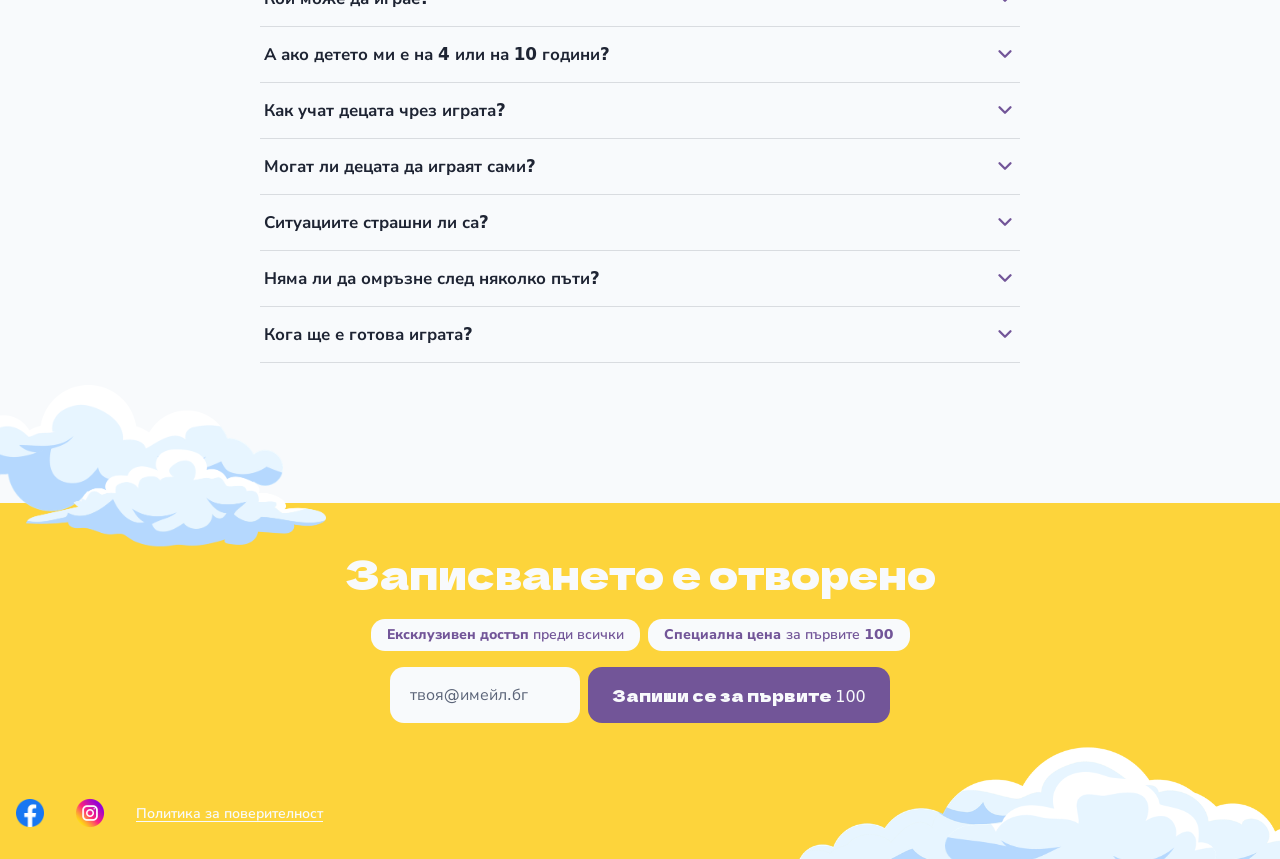
==== commit 3d788ead: "Socials and Privacy Policy" ====
--- a/index.html
+++ b/index.html
@@ -676,6 +676,89 @@
           <p class="success-message__text">Благодарим! Вече си записан. Ще се свържем с теб за първия тираж!</p>
         </div>
       </div>
+
+      <!-- Footer link row. Lives INSIDE this section on purpose, not as
+           a separate element after </main>: this section's roomier
+           padding-bottom was reserved for exactly this row (see the
+           padding comment on .waitlist-signup in style.css), and the
+           bottom-right cloud pair is anchored to this section's own
+           bottom edge with `overflow: hidden` — a separate footer
+           element below the section would push those clouds up off the
+           page's bottom edge and undo the verified "0px of extra
+           trailing scroll" fix. That space is now IN USE, so it's no
+           longer spare padding to trim.
+
+           <nav>, not <footer>: a <footer> nested inside a <section>
+           scopes to that section, which is wrong for a site-wide
+           privacy-policy link. A labelled <nav> is accurate for a small
+           group of navigational links and doesn't misstate the
+           document outline. Class naming follows this section's own BEM
+           prefix rather than a new global `.site-footer` namespace,
+           since the row is structurally part of this section.
+
+           Icons are plain <img>, NOT the mask-image tinting used by the
+           What It Teaches icons — see style.css for the reasoning
+           (these are multi-color brand marks; masking would destroy
+           them). -->
+      <nav class="waitlist-signup__footer" aria-label="Социални мрежи и правила">
+        <ul class="waitlist-signup__footer-list">
+          <li>
+            <a
+              class="waitlist-signup__footer-link"
+              href="https://www.facebook.com/smelcho"
+              target="_blank"
+              rel="noopener"
+            >
+              <img
+                class="waitlist-signup__footer-icon"
+                src="assets/social/facebook.png"
+                alt="Facebook"
+                width="28"
+                height="28"
+                loading="lazy"
+                decoding="async"
+              />
+            </a>
+          </li>
+          <li>
+            <a
+              class="waitlist-signup__footer-link"
+              href="https://www.instagram.com/smelcho.bg/"
+              target="_blank"
+              rel="noopener"
+            >
+              <!-- data-optical-trim: this source PNG has ~6% transparent
+                   padding on every side that facebook.png doesn't have,
+                   so it needs a small scale correction to read the same
+                   size. See style.css. -->
+              <img
+                class="waitlist-signup__footer-icon waitlist-signup__footer-icon--inset"
+                src="assets/social/instagram.png"
+                alt="Instagram"
+                width="28"
+                height="28"
+                loading="lazy"
+                decoding="async"
+              />
+            </a>
+          </li>
+          <li>
+            <!-- PLACEHOLDER URL — the privacy policy page does not exist
+                 yet. Deliberately pointed at an obviously-fake path that
+                 will 404 loudly rather than a real-looking one (e.g.
+                 "privacy-policy.html" or "/поверителност") that could
+                 ship unnoticed. Replace both the href and remove
+                 data-placeholder-href once the real page is live. -->
+            <a
+              class="waitlist-signup__footer-link waitlist-signup__footer-link--text"
+              href="PLACEHOLDER-privacy-policy"
+              data-placeholder-href="true"
+              target="_blank"
+              rel="noopener"
+            >Политика за поверителност</a>
+          </li>
+        </ul>
+      </nav>
     </section>
 
   </main>
--- a/style.css
+++ b/style.css
@@ -2046,12 +2046,21 @@
      covers the modest left/right bleed these clouds use. */
   /* Padding bumped back up a bit from the previous pass — that pass
      went further than intended (too short), per direct follow-up.
-     This also intentionally leaves the bottom noticeably roomier than
-     the top: that's reserved space for a future footer row (social
-     links / policy links), not padding to be trimmed later — don't
-     shrink padding-bottom without checking whether that content has
-     landed yet. */
-  padding: var(--space-4) var(--space-2) var(--space-6);
+     The bottom used to be a much roomier var(--space-6) (96px) of
+     EMPTY space, deliberately reserved for a future footer row
+     (social links / policy links).
+     THAT ROW HAS NOW LANDED — see .waitlist-signup__footer at the end
+     of this file — so this is no longer reserved space, it's occupied
+     space. padding-bottom dropped from var(--space-6) (96px) to
+     var(--space-3) (24px) because the footer row now supplies the
+     height that padding was holding open: 40px margin-top + ~44px row
+     height + 24px padding ≈ 108px, against the previous 96px of pure
+     padding. Net section height change is ~+12px, i.e. this row was
+     absorbed into the space already budgeted for it rather than
+     appended on top of it — which matters here specifically, because
+     the bottom-right cloud pair is anchored to this section's bottom
+     edge and a large height change would move it. */
+  padding: var(--space-4) var(--space-2) var(--space-3);
   background: var(--color-neda);
   color: var(--color-text-dark);
 }
@@ -2378,3 +2387,184 @@
   .cloud--wl-4 { --cloud-y-offset: 72%; }
 }
 
+/* ---------------------------------------------------------------------
+   WAIT-LIST SIGNUP — FOOTER LINK ROW
+   Three links (Facebook, Instagram, privacy policy), bottom-left of the
+   section, occupying the padding-bottom that was reserved for exactly
+   this (see the padding comment on .waitlist-signup above — that space
+   is now IN USE, not spare).
+
+   PLACEMENT — "bottom left" read as the section's own bottom-left
+   CORNER, not "left-aligned inside the 480px content column." Reasoning
+   rather than a coin flip: `.waitlist-signup__inner` is a 480px column
+   centred in the viewport, so left-aligning inside it would put these
+   links ~480px from the left edge at 1440px — that reads as "under the
+   form," not "bottom left." The request also framed this against the
+   existing bottom-RIGHT cloud pair, which is a section-corner frame of
+   reference. So this row is a sibling of `__inner` (not a child),
+   spanning the section's content box and starting at the section's own
+   `var(--space-2)` horizontal padding edge — the same gutter the
+   section already uses, so no new spacing value is introduced. Flagged
+   in SDD.md in case the narrower, column-aligned reading was meant.
+
+   STACKING: `position: relative` + `z-index: 1` matches
+   `.waitlist-signup__inner`'s own pattern against
+   `.waitlist-signup__clouds` (z-index: 0). The bottom cloud pair sits
+   bottom-RIGHT so there's no horizontal overlap at any tested width,
+   but this makes the row robust to future cloud repositioning rather
+   than depending on it.
+--------------------------------------------------------------------- */
+.waitlist-signup__footer {
+  position: relative;
+  z-index: 1;
+  /* Same gap the section's own flex `gap` uses between blocks, stepped
+     up one notch so the row reads as a separate footer band rather
+     than a fourth item in the form stack. */
+  margin-top: var(--space-4);
+  /* Block-scoped, NOT a new :root design token — this size is only
+     meaningful inside this one row, so it stays local rather than
+     joining the global scale. */
+  --social-icon-size: 28px;
+}
+
+.waitlist-signup__footer-list {
+  /* `ul` is already reset globally (list-style/margin/padding) near the
+     top of this file — nothing to re-declare here. */
+  display: flex;
+  align-items: center;
+  /* `wrap` is a safety valve, not the expected layout: measured, all
+     three items fit on one line down to 375px with room to spare, so
+     this only engages on very narrow devices or large text settings.
+     Deliberately NOT a `flex-direction: column` breakpoint — see
+     SDD.md; a column would have needed an arbitrary width to switch at
+     when the row simply fits. Row gap (--space-1) is smaller than
+     column gap (--space-2) so a wrapped state stays compact. */
+  flex-wrap: wrap;
+  gap: var(--space-1) var(--space-2);
+  /* Cancels the links' own 0.5rem padding (below) so the FIRST icon's
+     visible left edge lines up with the section's padding edge, rather
+     than sitting 8px inside it. The padding exists purely to grow the
+     tap target; it shouldn't push the row visually off its gutter. */
+  margin-inline-start: -0.5rem;
+}
+
+.waitlist-signup__footer-link {
+  display: inline-flex;
+  align-items: center;
+  /* 28px icon + 8px padding on each side = a 44px hit area, the usual
+     minimum touch target, without making the icon itself look oversized
+     next to the 0.875rem text link. */
+  padding: 0.5rem;
+  border-radius: var(--radius-input);
+  text-decoration: none;
+  /* Focus is handled by the sitewide `a:focus-visible` rule near the
+     top of this file (3px --color-zaki outline, 3px offset) — no
+     per-component focus style needed, and none added, so these match
+     every other focusable element on the page. */
+  transition: opacity 0.2s ease, transform 0.15s ease;
+}
+.waitlist-signup__footer-link:hover { opacity: 0.78; }
+.waitlist-signup__footer-link:active { transform: scale(0.96); }
+
+/* ICON TREATMENT — plain <img>, deliberately NOT the CSS `mask-image`
+   tinting used by the What It Teaches badge icons (.teaches__point-icon).
+   That pattern exists to recolour SINGLE-COLOUR source glyphs to
+   whatever contrast each tile needs. These two assets are multi-colour
+   brand marks: facebook.png is a solid #1877F2 disc with a white "f"
+   (264 distinct colours), instagram.png is a full magenta→purple→amber
+   gradient disc with a white outline glyph (2631 distinct colours).
+   Masking either one would flatten it to a single flat silhouette —
+   destroying Instagram's gradient outright and turning Facebook's mark
+   into a featureless blob — and both marks have brand-usage rules that
+   assume their real colours. So: no mask, no tint, rendered as-is. */
+.waitlist-signup__footer-icon {
+  display: block;
+  width: var(--social-icon-size);
+  height: var(--social-icon-size);
+}
+
+/* Optical size correction, measured not guessed: facebook.png's artwork
+   fills its 512×512 canvas edge to edge (opaque bounding box 0,0→512,512)
+   while instagram.png's is inset by 31px on every side (bounding box
+   31,31→481,481, i.e. 450px of 512). Rendered at the same CSS box, the
+   Instagram mark would sit ~12% smaller than the Facebook one — visible
+   side by side. Scaling by the exact measured ratio equalises the two
+   marks' rendered diameter. `transform: scale()` rather than a larger
+   width/height so the LAYOUT box stays identical for both, keeping the
+   flex gaps and the 44px tap target even. Source is 512px rendered at
+   28px, so there's ample resolution headroom for the upscale. Applied
+   in CSS rather than by trimming the supplied PNG so the original,
+   unmodified asset files keep working as-is. */
+.waitlist-signup__footer-icon--inset {
+  transform: scale(calc(512 / 450));
+}
+
+/* Text link: white per direct request, matching this section's H2
+   treatment (.waitlist-signup__heading is also white on this yellow).
+   ⚠️ Contrast is 1.37:1 against --color-neda — measured, not estimated.
+   That's below every WCAG threshold including the 3:1 one for
+   non-text, and it is materially worse here than on the H2, which at
+   least carries it at up to 40px of heavy Dela Gothic One; this is
+   0.875rem body type. --color-zaki would give 4.23:1 and
+   --color-text-dark 10.81:1, either as a one-line swap. Implemented as
+   asked and flagged in SDD.md rather than silently substituted.
+   The underline is a small addition beyond "plain white text": this is
+   the only bare-text link on the page (the two .cta-buttons are filled
+   pills with their own affordance), so with no colour contrast to
+   distinguish it, the underline is the only cue that it's clickable.
+   Also flagged — one line to remove if unwanted. */
+.waitlist-signup__footer-link--text {
+  font-family: var(--font-body);
+  font-size: var(--font-size-small);
+  font-weight: 600;
+  color: var(--color-surface-white);
+  text-decoration: underline;
+  text-underline-offset: 3px;
+}
+
+/* Narrow-viewport clearance over the bottom-right cloud pair.
+   MEASURED, not assumed: swept every viewport width from 320px to
+   767px in 20px steps and compared the links' right edge against each
+   cloud's rendered left edge. The two overlap horizontally from 320px
+   up to ~695px (at 375px the overlap is 164px — most of the privacy
+   link sits over cloud art), and are clear from ~700px up (at 768px
+   the nearest cloud starts 154px to the right of the last link, and
+   that clearance only grows with viewport width). z-index already
+   paints the links above the clouds, but that isn't a fix here: the
+   text link is white, and so are the clouds — white-on-white is worse
+   than the 1.37:1 it already has against the yellow.
+
+   Fix is vertical, not horizontal, and deliberately does NOT touch the
+   clouds' size or position — those are the result of several rounds of
+   direct requests ("barely showing" on mobile, "at least 50% visible")
+   and shrinking or shoving them aside to make room would undo that.
+   Instead this raises the section's padding-bottom at these widths, so
+   the footer row sits above the clouds' top edge rather than across
+   them. The clouds are anchored to the section's bottom edge, so they
+   don't move — only the row lifts.
+
+   The value is the LINKS' BOTTOM edge clearance, which is what
+   padding-bottom directly controls — an earlier pass here measured the
+   links' TOP edge instead and landed on 96px, which still left a
+   7–18px vertical overlap between 540px and 699px; caught by
+   re-running the sweep, not by eye. Worst case across the swept range
+   is the bottom-right pair's top edge sitting 113.6px above the
+   section's bottom (620–699px, where those clouds' vw-driven width
+   hits its 320px clamp and so their height plateaus at its maximum).
+   calc(--space-6 + --space-4) = 136px clears that by 22.4px at the
+   tightest point, and by more at phone widths — composed from two
+   existing spacing tokens rather than a new 136px value, and applied
+   as one uniform rule across the whole range rather than adding a
+   third breakpoint for the 540–699px band alone. Cost, stated plainly:
+   this makes the section ~105px taller on a phone than before the
+   footer existed. That extra strip isn't empty — it's the band the
+   clouds occupy. The margin-top drops one step (--space-4 →
+   --space-3) to claw back a little of it. */
+@media (max-width: 767px) {
+  .waitlist-signup {
+    padding-bottom: calc(var(--space-6) + var(--space-4));
+  }
+  .waitlist-signup__footer {
+    margin-top: var(--space-3);
+  }
+}
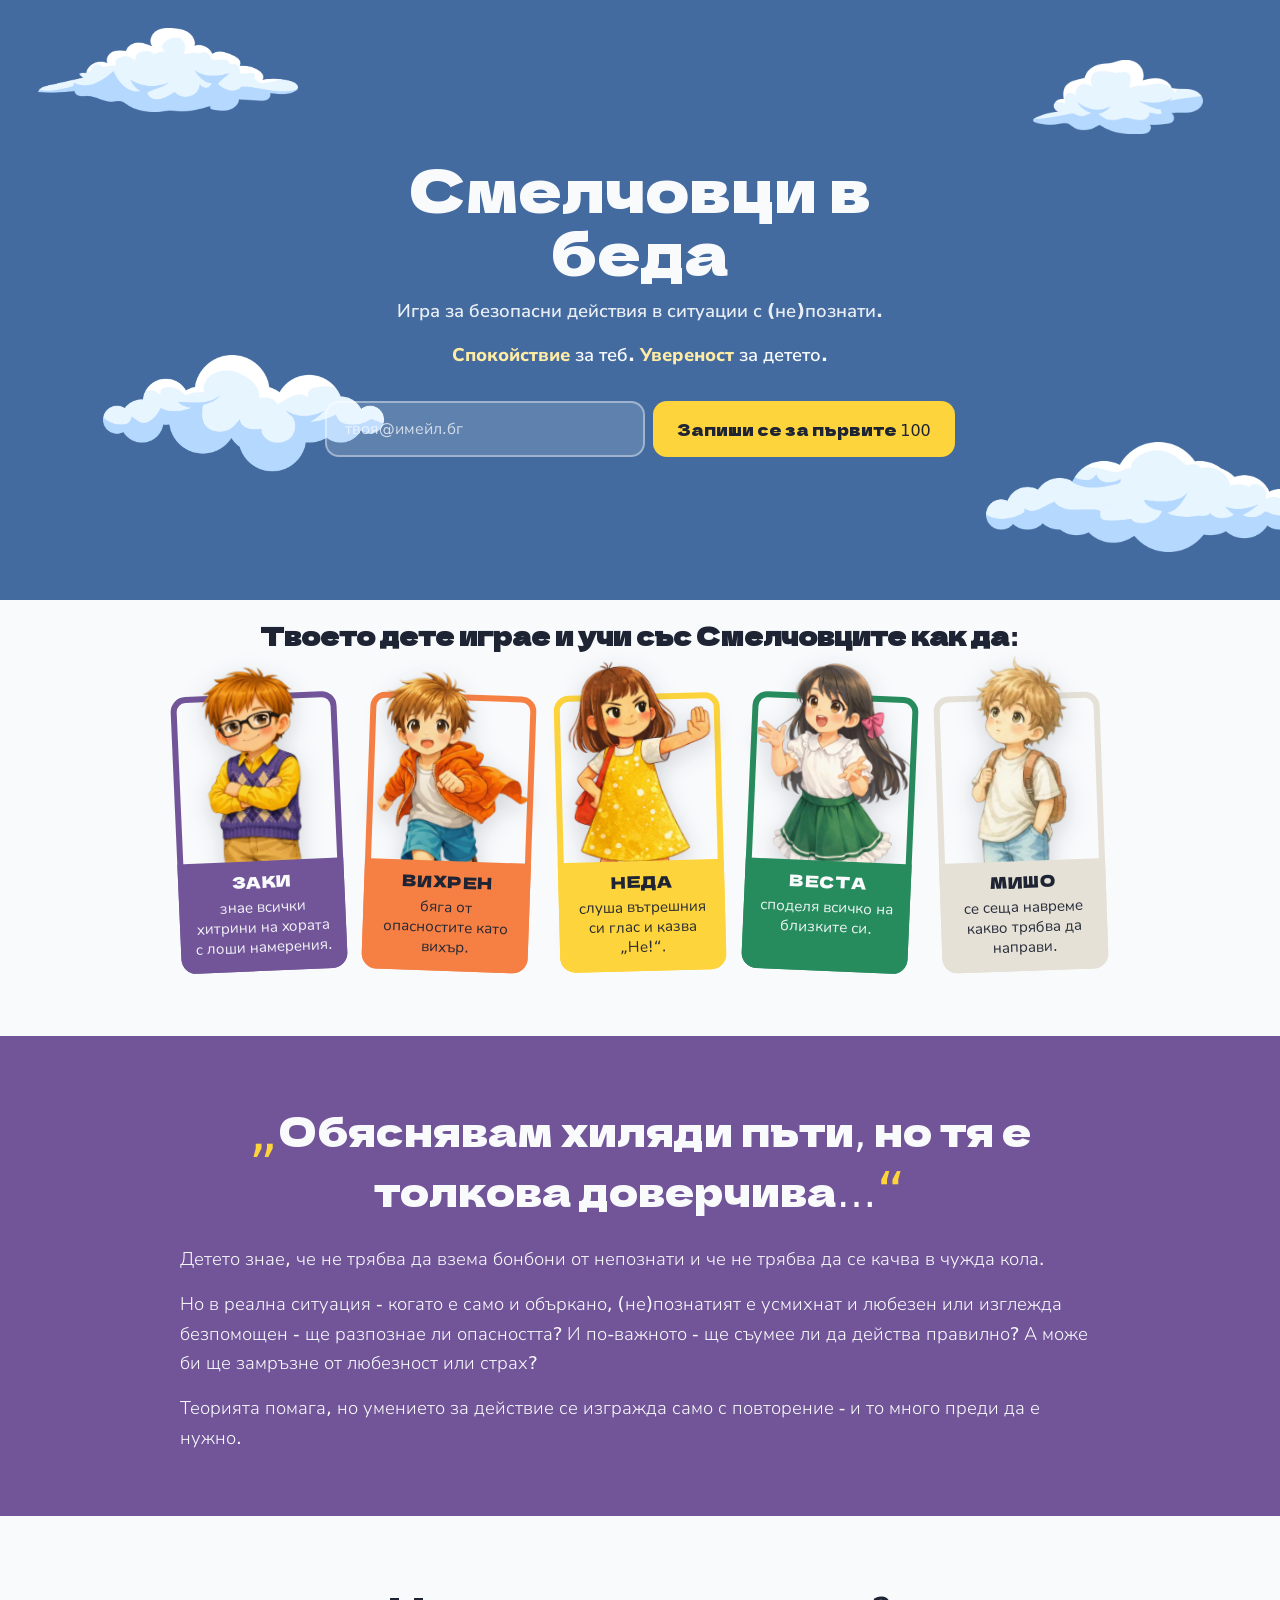
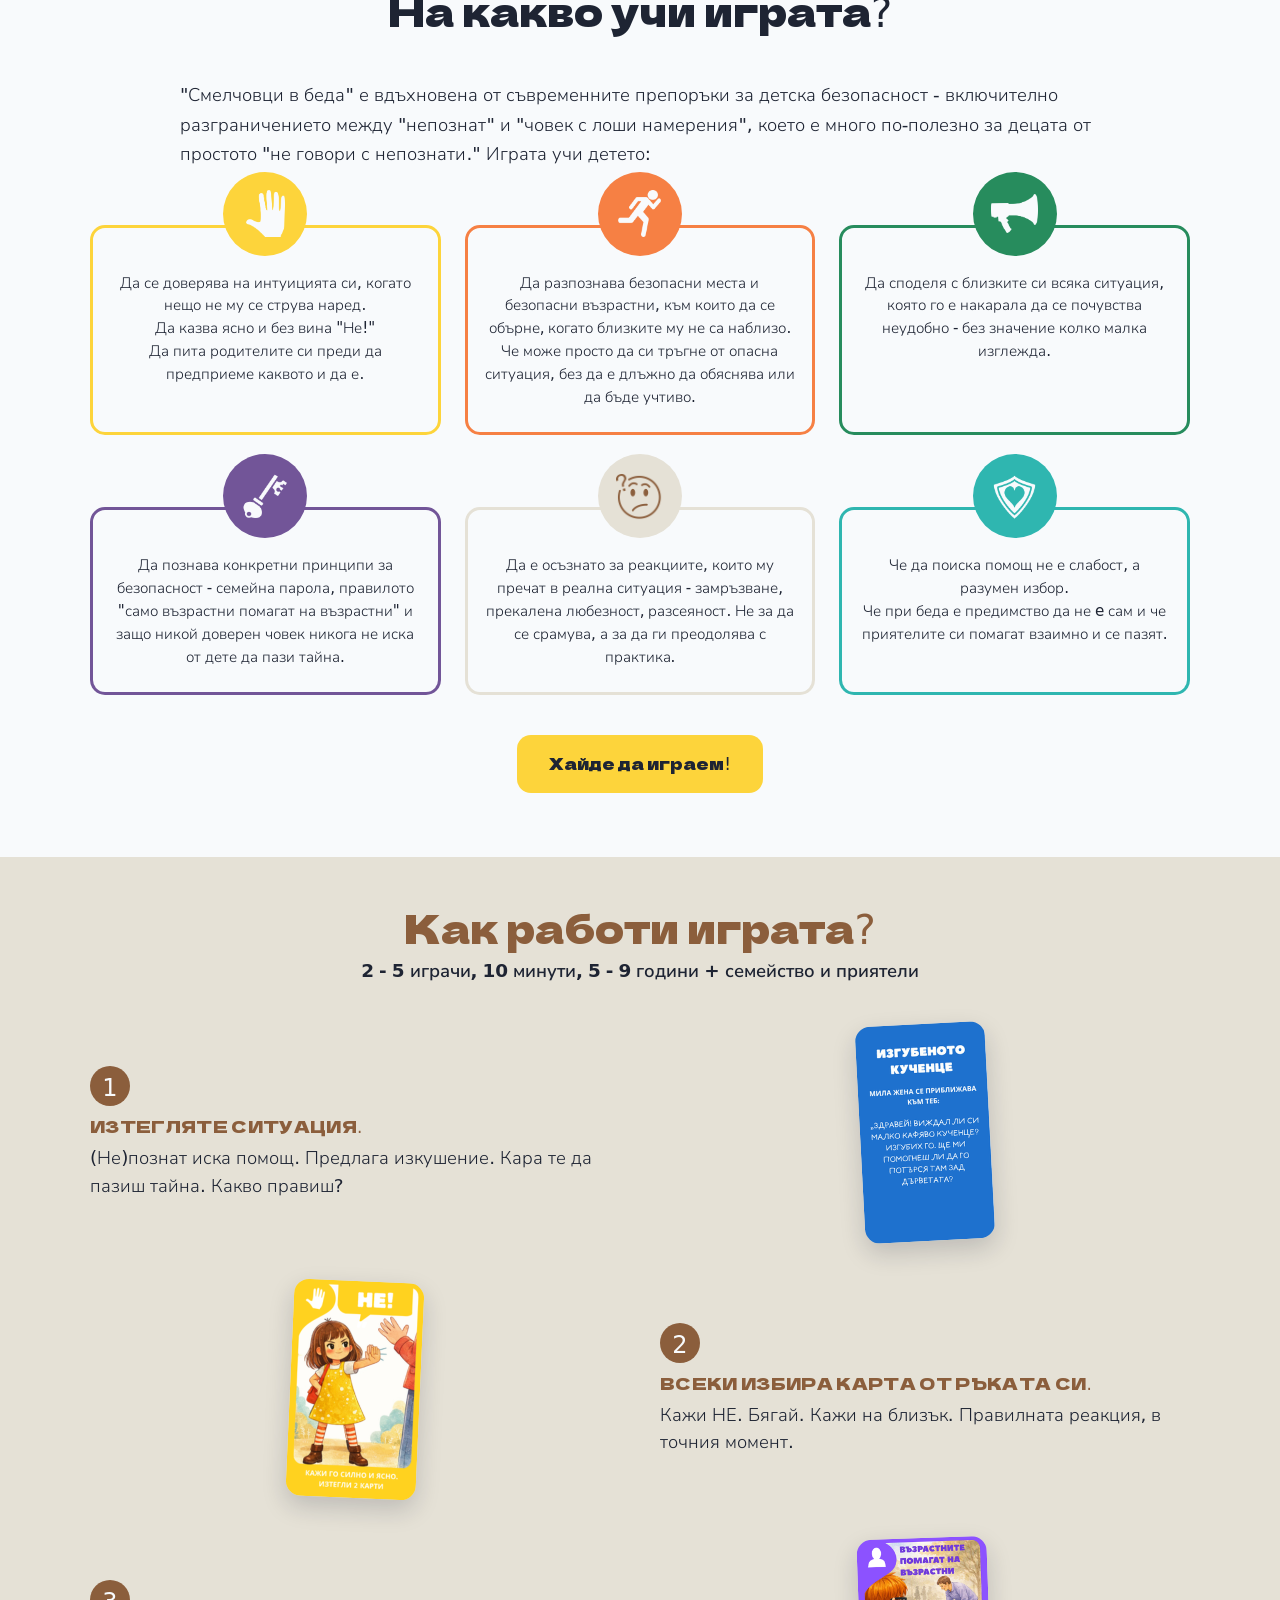
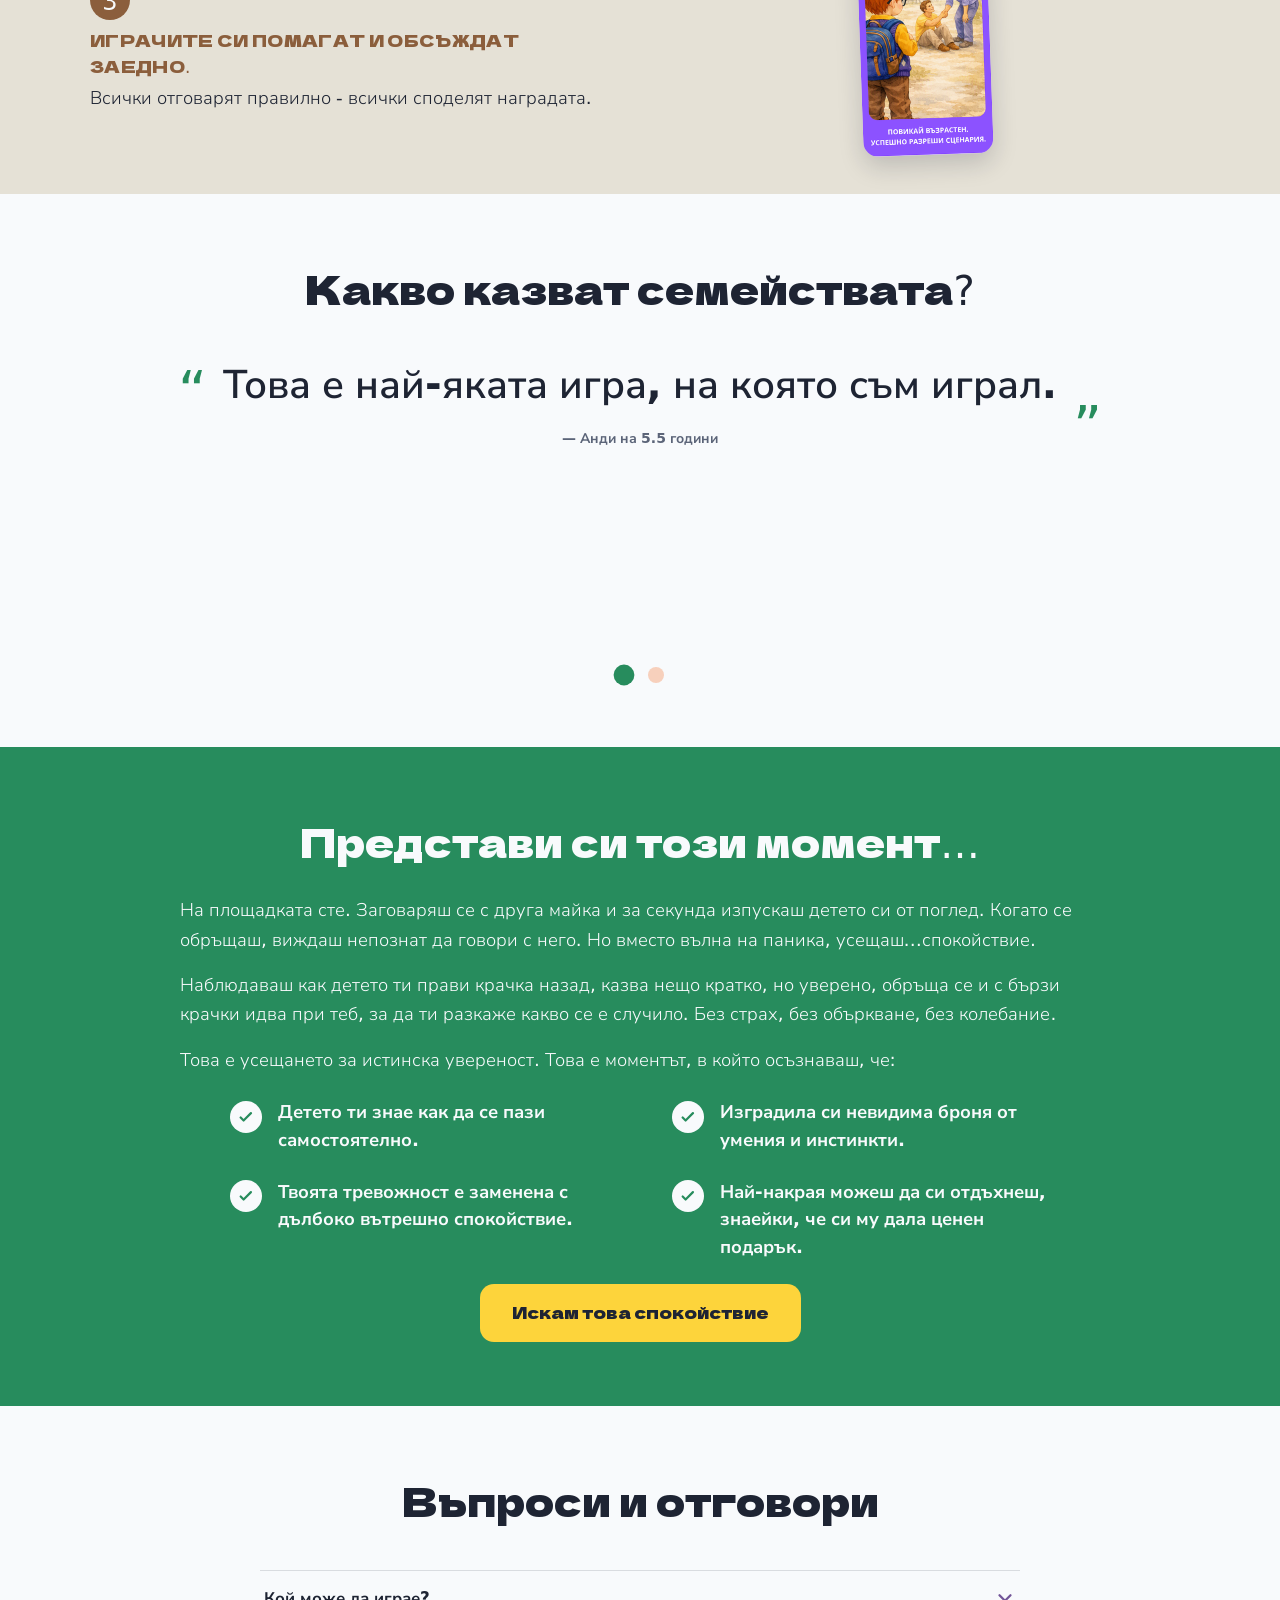
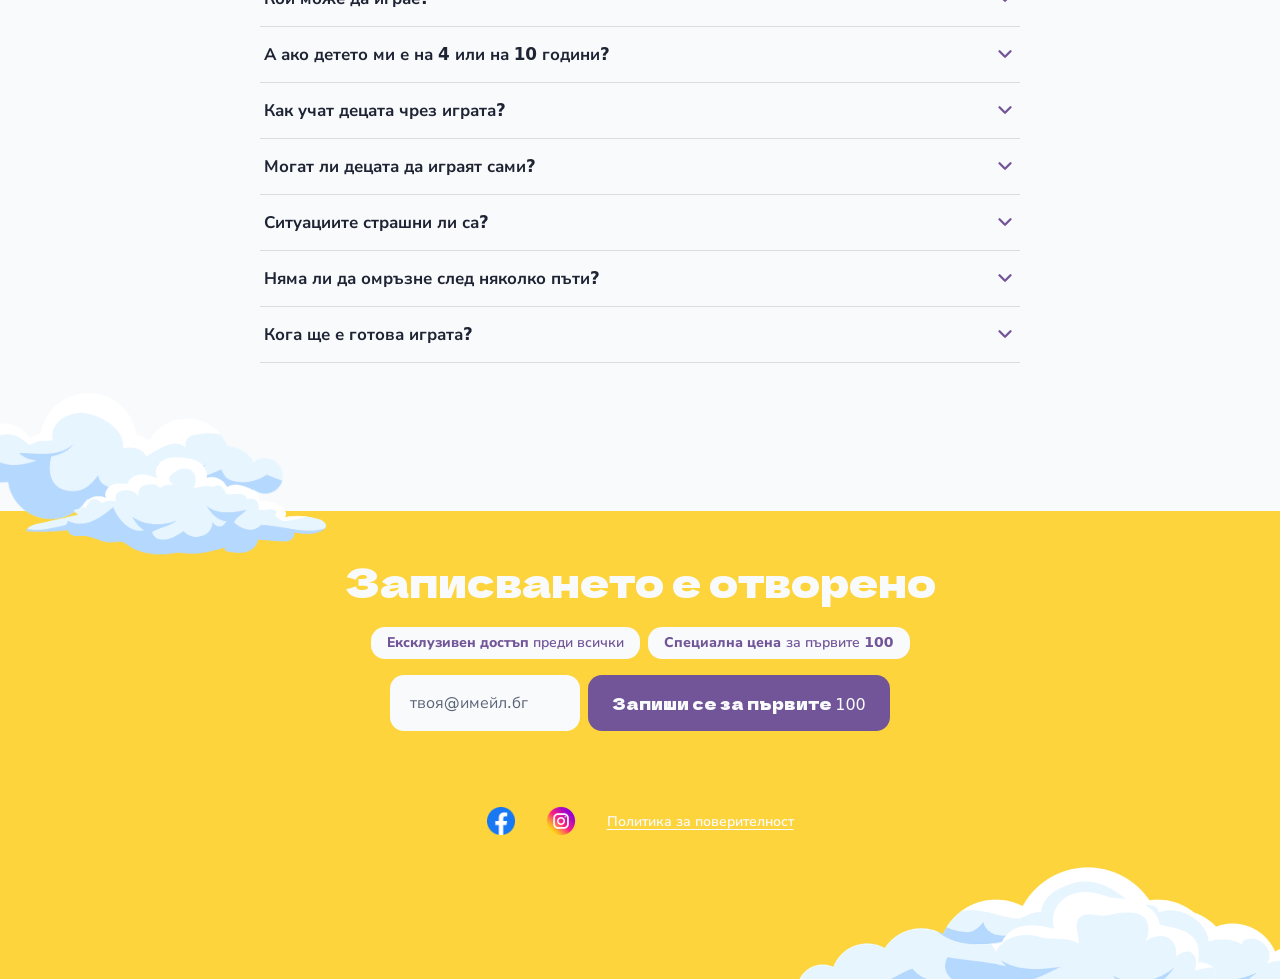
==== commit 16ca930a: "SEO copy, card alt text, real icon/OG assets, hero contrast. New title/description/hero subtitle, ho" ====
--- a/index.html
+++ b/index.html
@@ -3,14 +3,63 @@
 <head>
   <meta charset="UTF-8" />
   <meta name="viewport" content="width=device-width, initial-scale=1.0" />
-  <title>Смелчовци в беда — Записване в списъка на чакащите</title>
-  <meta name="description" content="Игра за умни действия в ситуации с (не)познати. Запиши се за първите 100 комплекта на Смелчовци в беда." />
-
-  <!-- Google Fonts: playful rounded display face for headlines + a clean
-       grotesk for body/UI text, matching the "bright, colorful, kids-friendly"
-       design system brief. -->
-  <link rel="preconnect" href="https://fonts.googleapis.com" />
-  <link rel="preconnect" href="https://fonts.gstatic.com" crossorigin />
+  <title>Семейна игра за безопасност, 5–9 г. | Смелчовци в беда</title>
+  <meta name="description" content="Семейна игра с карти, която учи децата на 5–9 г. на безопасни действия при среща с непознат. Запиши се за първия тираж." />
+
+  <!-- Canonical. Matters more than usual here: this site is reachable at
+       smelcho.bg, www.smelcho.bg, with and without a trailing slash, AND
+       at its GitHub Pages *.github.io address. That last one is the real
+       risk — it can get indexed independently and split ranking signals
+       between two copies of the same page. Pointing every variant at the
+       apex domain collapses them into one. Uses a trailing slash because
+       that's what GitHub Pages serves for a directory root. -->
+  <link rel="canonical" href="https://smelcho.bg/" />
+
+  <!-- Open Graph / Twitter Card.
+       Disproportionately important for this project specifically: the
+       go-to-market is Bulgarian parent Facebook groups, an Instagram
+       bio link, and parents forwarding the link to each other over
+       Viber. Without these, every one of those shares renders as a bare
+       grey link — Facebook scrapes something arbitrary and usually gets
+       it wrong. These tags are what decide whether a post into a parent
+       group reads as a product or as spam.
+       og:locale is bg_BG, not just "bg" — Facebook wants the full
+       language_TERRITORY form and silently ignores the short one. -->
+  <meta property="og:type" content="website" />
+  <meta property="og:site_name" content="Смелчовци в беда" />
+  <meta property="og:locale" content="bg_BG" />
+  <meta property="og:url" content="https://smelcho.bg/" />
+  <meta property="og:title" content="Смелчовци в беда — игра за детска безопасност" />
+  <meta property="og:description" content="Игра за умни действия в ситуации с (не)познати. Запиши се за първите 100 комплекта." />
+  <!-- Real asset, supplied and measured at 1200x630. og:image:alt is read
+       aloud by screen readers on some platforms, so it isn't decorative. -->
+  <meta property="og:image" content="https://smelcho.bg/assets/og/og-image-1200x630.png" />
+  <meta property="og:image:width" content="1200" />
+  <meta property="og:image:height" content="630" />
+  <meta property="og:image:alt" content="Смелчовци в беда — карти за детска безопасност" />
+  <meta name="twitter:card" content="summary_large_image" />
+  <meta name="twitter:title" content="Смелчовци в беда — игра за детска безопасност" />
+  <meta name="twitter:description" content="Игра за умни действия в ситуации с (не)познати. Запиши се за първите 100 комплекта." />
+  <meta name="twitter:image" content="https://smelcho.bg/assets/og/og-image-1200x630.png" />
+
+  <!-- Browser chrome colour on mobile. Real value, not a placeholder —
+       --color-neda (#FDD43B), the brand yellow the Wait-list Signup
+       section already uses. Kept as a literal because <meta> can't read
+       a CSS custom property; if that token ever changes, this needs
+       changing with it. -->
+  <meta name="theme-color" content="#FDD43B" />
+
+  <!-- Built from the supplied source tile: the „С“ isolated by flood-filling
+       the outer white away, rebuilt on --color-neda (#FDD43B — NOT the
+       source file's #FFD21F), scaled 135%, exported opaque. Opaque is the
+       load-bearing part: iOS composites any alpha onto black. No SVG entry
+       — the source is brush artwork, so a trace would be heavier than the
+       32px PNG and gain nothing. -->
+  <link rel="icon" href="assets/icons/favicon-32.png" sizes="32x32" type="image/png" />
+  <link rel="icon" href="assets/icons/favicon-192.png" sizes="192x192" type="image/png" />
+  <link rel="icon" href="assets/icons/favicon-512.png" sizes="512x512" type="image/png" />
+  <link rel="apple-touch-icon" href="assets/icons/apple-touch-icon-180.png" />
+
   <!-- Fonts are self-hosted from /assets/fonts (see @font-face rules at the
        top of style.css) rather than loaded from Google Fonts' CDN.
        Meaningful reason for this one: this is an EU/Bulgaria-facing site
@@ -19,10 +68,148 @@
        anything — this is the exact pattern a 2022 Munich court ruling
        found to violate GDPR (no consent basis for that third-party
        transfer). Self-hosting sidesteps the question entirely, plus
-       drops two DNS/TLS round-trips. The preconnect tags above are now
-       unused leftovers — harmless if left in, but fine to delete. -->
+       drops two DNS/TLS round-trips.
+       The two `preconnect` tags that used to sit here (to
+       fonts.googleapis.com and fonts.gstatic.com) have been REMOVED.
+       They were dead leftovers from before self-hosting — they opened
+       connections to Google for no benefit, which quietly undercut the
+       GDPR reasoning above.
+       Preloads below cover only the two faces that render above the
+       fold, measured rather than guessed: Dela Gothic One 400 (the h1
+       and the CTA button) and Nunito Sans 600 (the hero subtitle and
+       tagline). Deliberately NOT preloading the other four Nunito
+       weights — preloading fonts that aren't needed immediately
+       competes with the ones that are and makes LCP worse, which is
+       the usual way this optimisation backfires. `crossorigin` is
+       required on font preloads even for same-origin files; without it
+       the browser fetches the file twice. -->
+  <link rel="preload" href="assets/fonts/dela-gothic-one-cyrillic-400-normal.woff2" as="font" type="font/woff2" crossorigin />
+  <link rel="preload" href="assets/fonts/nunito-sans-cyrillic-600-normal.woff2" as="font" type="font/woff2" crossorigin />
 
   <link rel="stylesheet" href="style.css" />
+
+  <!-- ===================== STRUCTURED DATA (JSON-LD) =====================
+       Added for AEO as much as SEO. The queries that matter for this
+       product aren't brand queries — nobody searches "Смелчовци в беда"
+       yet — they're parent questions like "как да науча детето си да не
+       тръгва с непознати". Those get answered by AI assistants and AI
+       Overviews, and structured data is the mechanism for being the
+       cited source rather than an uncited one.
+
+       FAQPage is generated from the SEVEN Q&A pairs already written in
+       the FAQs section below — the text here is extracted verbatim from
+       that markup, not rewritten. IMPORTANT: that means the two can
+       drift. If a FAQ answer changes in the HTML below, this block must
+       be updated to match; Google treats visible-copy/markup mismatch
+       as a structured-data violation, not a formatting nit.
+
+       Deliberately NOT included, because each needs a decision that
+       isn't mine to make:
+       - Product + Offer: needs a price and a launch/availability date.
+         An Offer without a price won't validate, and guessing a number
+         on a pre-launch product would be worse than omitting it.
+       - Person / author credentials: the strongest available E-E-A-T
+         signal for a child-safety product, and the page currently makes
+         no claim about who built it or why they're credible. That's a
+         content decision (and a privacy one) before it's a markup one.
+       Both are logged in Open Decisions in SDD.md.
+
+       Three separate blocks rather than one @graph: easier to delete or
+       edit one independently, and equally valid to parsers. -->
+
+  <script type="application/ld+json">
+{
+  "@context": "https://schema.org",
+  "@type": "FAQPage",
+  "mainEntity": [
+    {
+      "@type": "Question",
+      "name": "Кой може да играе?",
+      "acceptedAnswer": {
+        "@type": "Answer",
+        "text": "„Смелчовци в беда“ е игра с карти за деца на възраст от 5 до 9 години и техните близки - родители, баби и дядовци и приятели. Подходяща е за 2 до 5 играча. Една игра трае около 10 минути."
+      }
+    },
+    {
+      "@type": "Question",
+      "name": "А ако детето ми е на 4 или на 10 години?",
+      "acceptedAnswer": {
+        "@type": "Answer",
+        "text": "На 4 години играта може да работи в опростен вариант с активното участие на родител. На 10 - детето вероятно ще търси по-голямо предизвикателство. Подготвяме версия за по-големи деца - запиши се в списъка и ще те уведомим първи."
+      }
+    },
+    {
+      "@type": "Question",
+      "name": "Как учат децата чрез играта?",
+      "acceptedAnswer": {
+        "@type": "Answer",
+        "text": "Играта учи чрез различни ситуации и изиграване на глас. Всяко правилно действие се избира, казва и обсъжда. Ако играете по една игра на седмица в продължение на месец, децата изиграват десетки сценарии. Наградата в края прави победата обща, семейна цел, а не индивидуално постижение."
+      }
+    },
+    {
+      "@type": "Question",
+      "name": "Могат ли децата да играят сами?",
+      "acceptedAnswer": {
+        "@type": "Answer",
+        "text": "След като са запознати с играта - да. Силно препоръчваме поне първите игри да са с родител. Разговорът по време на играта е също толкова важен, колкото и самата игра, затова препоръчваме да се играе с поне един възрастен."
+      }
+    },
+    {
+      "@type": "Question",
+      "name": "Ситуациите страшни ли са?",
+      "acceptedAnswer": {
+        "@type": "Answer",
+        "text": "Не. Фокусът е върху това, което детето прави - не върху опасността. Всяка ситуация показва правилната реакция. Илюстрациите са топли и меки и не създават тревожност и страх. Играта не показва какво се случва, ако не отговориш правилно - просто семейството не споделя заедно наградата."
+      }
+    },
+    {
+      "@type": "Question",
+      "name": "Няма ли да омръзне след няколко пъти?",
+      "acceptedAnswer": {
+        "@type": "Answer",
+        "text": "Всяка игра е различна. Картите се разпределят по различен начин всяка игра - сценариите се появяват в различен ред, различни играчи получават различни карти. Препоръчваме кратки сесии от ~10 минути, редовно, защото рефлексът се изгражда с повторение."
+      }
+    },
+    {
+      "@type": "Question",
+      "name": "Кога ще е готова играта?",
+      "acceptedAnswer": {
+        "@type": "Answer",
+        "text": "В момента работим по финалните илюстрации и подготвяме първия тираж. Записалите се в списъка ще бъдат уведомени първи и ще имат възможност да закупят играта на специална цена преди публичното обявяване."
+      }
+    }
+  ]
+}
+  </script>
+
+  <script type="application/ld+json">
+{
+  "@context": "https://schema.org",
+  "@type": "WebSite",
+  "@id": "https://smelcho.bg/#website",
+  "url": "https://smelcho.bg/",
+  "name": "Смелчовци в беда",
+  "inLanguage": "bg-BG",
+  "description": "Игра с карти, която учи деца на 5–9 години как да разпознават и реагират на опасни ситуации с (не)познати.",
+  "publisher": {
+    "@id": "https://smelcho.bg/#organization"
+  }
+}
+  </script>
+
+  <script type="application/ld+json">
+{
+  "@context": "https://schema.org",
+  "@type": "Organization",
+  "@id": "https://smelcho.bg/#organization",
+  "name": "Смелчовци в беда",
+  "url": "https://smelcho.bg/",
+  "sameAs": [
+    "https://www.facebook.com/smelcho",
+    "https://www.instagram.com/smelcho.bg/"
+  ]
+}
+  </script>
 </head>
 <body>
 
@@ -40,7 +227,7 @@
       <h1 class="hero__title">Смелчовци в беда</h1>
 
       <p class="hero__subtitle">
-        Игра за умни действия в ситуации с (не)познати.
+        Игра за безопасни действия в ситуации с (не)познати.
       </p>
 
       <!-- Phase 4.5: new tagline, kept as its own line/paragraph per
@@ -285,7 +472,7 @@
               <p class="how-it-works__step-line">(Не)познат иска помощ. Предлага изкушение. Кара те да пазиш тайна. Какво правиш?</p>
             </div>
             <div class="how-it-works__card-wrap reveal">
-              <img class="how-it-works__card how-it-works__card--img" src="assets/cards/situation.png" alt="" aria-hidden="true" loading="lazy" />
+              <img class="how-it-works__card how-it-works__card--img" src="assets/cards/situation.png" alt="Карта със ситуация — (не)познат моли дете за помощ" loading="lazy" />
             </div>
           </li>
 
@@ -296,7 +483,7 @@
               <p class="how-it-works__step-line">Кажи НЕ. Бягай. Кажи на близък. Правилната реакция, в точния момент.</p>
             </div>
             <div class="how-it-works__card-wrap reveal">
-              <img class="how-it-works__card how-it-works__card--img" src="assets/cards/reaction.png" alt="" aria-hidden="true" loading="lazy" />
+              <img class="how-it-works__card how-it-works__card--img" src="assets/cards/reaction.png" alt="Карта действие „Съпротива“ — детето казва НЕ" loading="lazy" />
             </div>
           </li>
 
@@ -311,7 +498,7 @@
                    earlier text placeholder, same pattern as steps 1–2
                    (how-it-works__card--img, real <img> not a styled
                    <div>). -->
-              <img class="how-it-works__card how-it-works__card--img" src="assets/cards/zaki.png" alt="" aria-hidden="true" loading="lazy" />
+              <img class="how-it-works__card how-it-works__card--img" src="assets/cards/zaki.png" alt="Карта действие „Знание“ — само възрастни помагат на възрастни" loading="lazy" />
             </div>
           </li>
         </ol>
--- a/style.css
+++ b/style.css
@@ -72,21 +72,12 @@
   --color-vihren: #F68044;
   --color-neda: #FDD43B;
   /* Lighter yellow for inline text highlights (Phase 4.5) — same hue/
-     saturation as --color-neda above, just raised lightness (61% → 82%),
-     rather than an unrelated pale yellow, so it reads as "a softer
-     version of Neda's yellow" rather than a disconnected new color.
-     Deliberately NOT reusing --color-neda itself: this token is used as
-     TEXT color on the hero's blue background, while --color-neda is
-     used as a solid BUTTON background elsewhere — same value in both
-     roles would make the new highlight read as "another button" at a
-     glance instead of emphasized text. Contrast against the hero
-     background (#5080BF): 3.40:1. Documenting honestly rather than
-     overclaiming: this clears WCAG AA's 3:1 threshold for large/bold
-     text, not the stricter 4.5:1 for small normal text — but note the
-     hero's own existing body text color (--color-hero-text, #F8FAFC)
-     only reaches 3.87:1 against this same background, so 3.40:1 is
-     in the same realistic range the hero already operates in, not a
-     new regression relative to what's already shipping. */
+     saturation as --color-neda above, just raised lightness (61% → 82%).
+     Deliberately NOT reusing --color-neda itself: this is TEXT on the
+     hero blue, --color-neda is a BUTTON fill elsewhere, and one value in
+     both roles would make the highlight read as "another button".
+     4.58:1 against --color-hero-bg — clears AA for normal text as of the
+     Phase 5.7 background change. */
   --color-yellow-light: #FEEBA4;
   --color-vesta: #278C5D;
   --color-misho: #E5E1D6;
@@ -110,7 +101,10 @@
   --color-icon-deep-teal: #0E4749;
 
   /* --- Hero --- */
-  --color-hero-bg: #5080BF;
+  /* Darkened from #5080BF for contrast. Do not lighten without
+     re-measuring: at this value --color-yellow-light reaches 4.58:1 and
+     --color-hero-text 5.21:1; both were below 4.5:1 before. */
+  --color-hero-bg: #436BA0;
   --color-hero-text: #F8FAFC;
 
   /* --- Base surfaces --- */
@@ -815,6 +809,35 @@
      so the shape of the motion is identical, just stretched over twice
      the time. */
   animation: brave-card-pulse-mobile 1.2s ease;
+  /* Grow UPWARD from the character's feet, not outward from the middle.
+     Fixes a real bug: with the default 50% 50% origin, scale(1.08)
+     pushes the image's bottom edge down by 4% of its own height —
+     measured at ~18px on a 375px viewport, against only ~8px of bottom
+     padding to absorb it. The caption panel hides the image's lower
+     portion INSIDE the card, but nothing clips below the card's bottom
+     edge (`.brave-card` and `.brave-card__portrait` are both
+     deliberately `overflow: visible` so the art can pop out of the
+     frame), so the character's shoes appeared ~9px below the card for
+     the duration of the pulse — visible if you scrolled fast enough to
+     catch a card mid-animation.
+     Pinning the origin to the bottom edge fixes this structurally
+     rather than by tuning a number: the bottom edge does not move AT
+     ALL during the pulse, so this holds for any character artwork
+     regardless of its proportions or how much transparent padding it
+     carries — which matters, since the real art isn't what this was
+     measured against. The growth all goes upward instead, into the
+     portrait box's own top padding, which reads as the character
+     rising rather than swelling. Measured at 375px: the image stays
+     8.2px above the card's bottom edge and 10.8px below its top edge
+     at the animation's peak, i.e. fully inside the frame; the gaps
+     between stacked mobile cards (11.7–15.3px) leave room even if
+     taller artwork does pop slightly above the card.
+     Only set on `.is-pulsing`, so it applies solely while the
+     animation is running — at rest the transform is identity and the
+     origin is irrelevant. Desktop is untouched: that breakpoint
+     neutralizes `.is-pulsing` entirely and uses its own hover pulse,
+     which already offsets its growth with a translateY(-14%). */
+  transform-origin: 50% 100%;
 }
 @media (prefers-reduced-motion: reduce) {
   .brave-card__portrait-img.is-pulsing { animation: none; }
@@ -964,9 +987,25 @@
   }
   /* Desktop uses hover only — the scroll-triggered .is-pulsing class
      (mobile/portrait-tablet) is neutralized here so the two mechanisms
-     never layer or conflict on the same element. */
+     never layer or conflict on the same element.
+     BOTH properties must be reset, not just `animation`. The JS still
+     ADDS `.is-pulsing` at this breakpoint (the IntersectionObserver
+     isn't breakpoint-aware — it's CSS that decides what the class
+     does), so anything that rule sets applies on desktop too. Phase
+     5.4 added `transform-origin: 50% 100%` to it to stop the mobile
+     pulse pushing art below the card, and because only `animation` was
+     being reset here, that origin leaked onto desktop — where the
+     portrait's RESTING transform is `translateY(-14%) scale(1.16)`.
+     Scaling 1.16 about the bottom edge sends all of that growth
+     upward, which pushed the character art up over the section
+     heading at desktop and landscape-tablet widths. Resetting the
+     origin to centre restores the intended symmetric growth. Lesson
+     worth keeping: this rule is a full neutralization point, so any
+     property added to the mobile `.is-pulsing` rule needs a matching
+     reset here. */
   .brave-card__portrait-img.is-pulsing {
     animation: none;
+    transform-origin: 50% 50%;
   }
   /* Deliberately NOT also keyed to .brave-card.is-active — Неда's card
      carries that class statically from page load (see index.html), so
@@ -1911,8 +1950,15 @@
      (64px) padding at wider viewports. This extra margin is what the
      bleed actually has room to happen in without reaching the last
      FAQ answer's text — verified against actual bounding-box overlap
-     measurements at 768/900/1200/1440px, not just eyeballed. */
-  padding-bottom: 140px;
+     measurements at 768/900/1200/1440px, not just eyeballed.
+     140px → 148px: a later sweep at finer intervals found the top-left
+     cloud's edge grazing the last question's line box by exactly 1px
+     between 960px and 1280px — a band the original 768/900/1200/1440
+     spot-checks happened to step over. 1px against a line box (not
+     glyph ink) with a transparent-topped PNG is almost certainly
+     invisible in practice, but 8px is a cheap way to stop carrying it
+     as a caveat. Re-verified clear from 320px to 1920px afterwards. */
+  padding-bottom: 148px;
   background: var(--color-surface-white);
   color: var(--color-text-dark);
 }
@@ -2060,7 +2106,7 @@
      appended on top of it — which matters here specifically, because
      the bottom-right cloud pair is anchored to this section's bottom
      edge and a large height change would move it. */
-  padding: var(--space-4) var(--space-2) var(--space-3);
+  padding: var(--space-4) var(--space-2) calc(var(--space-6) + var(--space-4));
   background: var(--color-neda);
   color: var(--color-text-dark);
 }
@@ -2141,15 +2187,9 @@
   gap: 0.35em;
   padding: 0.45rem 1rem;
   border-radius: var(--radius-input);
-  /* Flipped per direct request: white background, purple text — was
-     solid --color-zaki background + white text. Keeps the submit
-     button below as the one saturated-purple element in this section
-     (see .waitlist-form--on-neda .waitlist-form__button) rather than
-     flipping that too — these two pills are informational/decorative,
-     the button is the actual call to action, so keeping it visually
-     distinct (still solid purple) rather than matching these now-white
-     pills preserves a clear "which thing do I click" hierarchy. Flag
-     if the button was meant to flip too. */
+  /* White background, purple text. The submit button below stays solid
+     purple so it reads as the call to action against these lighter
+     informational pills — settled, not a pending question. */
   background: var(--color-surface-white);
   color: var(--color-zaki);
   line-height: 1.3;
@@ -2246,7 +2286,7 @@
    source PNG should be at least ~920px wide natively. If the current
    files were exported around the old, smaller sizes (e.g. ~400–500px
    wide, as a rough guess), it's worth re-exporting them larger before
-   judging final sharpness here — flagging rather than guaranteeing.
+   judging final sharpness here — flagging rather than guaranteeing. */
 
 /* Vertical positioning: `top`/`bottom` are just anchor points (0) —
    actual placement comes from `--cloud-y-offset`, read by the shared
@@ -2330,16 +2370,41 @@
   --cloud-y-offset: 35%; /* front layer shows slightly more (65%) than the back one, for depth */
 }
 
-/* Mobile: top-left pair removed entirely (direct request), not just
-   shrunk. Two reasons this is a `display: none` rather than a smaller
-   size like before: (1) at this width the heading is a nowrap single
-   line spanning nearly the full section, so ANY visible cloud sliver
-   sits close to it regardless of how small; removing it sidesteps
-   that risk entirely rather than continuing to fine-tune around it.
-   (2) this was flagged as wanted independent of the collision
-   question ("remove the top left clouds from this section on mobile
-   anyways") — so it's a deliberate simplification for small screens,
-   not just a defensive fix.
+/* Mobile, top-left pair: RESTORED (was `display: none`), with a
+   shorter visible sliver. History matters here, so it's kept: this pair
+   was removed on mobile for two reasons — (1) the heading at this width
+   is a nowrap single line spanning nearly the full section, so a cloud
+   sliver sat close to it, and (2) it was asked for independently of
+   that collision question. It's back per a later direct request ("I'd
+   prefer to have the clouds back there as long as they don't
+   interfere"), which supersedes (2) and re-opens (1) as a question to
+   actually answer rather than sidestep.
+   Measured, not assumed: with the pair simply switched back on at its
+   inherited sizes, the slivers reached 42px (--wl-1) and 48px (--wl-2)
+   into the section, while the heading's top edge sits ~40px below the
+   section's top — a real 2px and 8px vertical overlap across ~112–167px
+   of the heading's width. So they DID interfere, but only just, and
+   only because of the sliver depth, not the cloud size. But the sliver
+   is a two-sided constraint, which a first pass here got wrong: pulling
+   the clouds UP to clear the heading pushes them further into the FAQ
+   section above, and at 736–767px (where these clouds are at their
+   widest, and so tallest, below the breakpoint) a 20px sliver left only
+   7.5px between the cloud's top edge and the last FAQ question's text.
+   26px/30px is the value that satisfies both ends: the heading's top
+   edge sits a constant 40px below the section's top (that's
+   `.waitlist-signup`'s own padding-top, so it doesn't move with
+   viewport width), leaving 14px/10px of clearance below, while the
+   FAQ-side clearance recovers to ~20px at the tightest width. Verified
+   against the last FAQ question's actual text ink — measured with a
+   Range over the text node, not the `.faq__item` box, since that box
+   carries 17px of padding below the text that a box-only measurement
+   reads as a collision when nothing visible is touching.
+   That leaves 80–103px of each cloud bleeding up into the FAQ section
+   — which is where most of a bled cloud lives at every other
+   breakpoint anyway, and which is exactly what `.faq`'s extra
+   padding-bottom was always reserving room for. Net effect: that
+   padding stops being dead space on mobile (the original complaint)
+   without shrinking it.
    Bottom-right pair: sized up and made MORE visible here, not less —
    direct feedback that they were "barely showing" on an actual device
    (confirmed from a real screenshot, not just a placeholder render).
@@ -2352,9 +2417,13 @@
    gives the corner real presence without needing to touch anything
    above the row-layout breakpoint. */
 @media (max-width: 767px) {
-  .cloud--wl-1,
+  .cloud--wl-1 {
+    /* 42px → 26px of sliver inside the section. The rest bleeds up
+       into the FAQ's reserved bottom padding. */
+    --cloud-y-offset: calc(-100% + 26px);
+  }
   .cloud--wl-2 {
-    display: none;
+    --cloud-y-offset: calc(-100% + 30px);
   }
   .cloud--wl-3 {
     width: clamp(260px, 62vw, 400px);
@@ -2441,11 +2510,14 @@
      column gap (--space-2) so a wrapped state stays compact. */
   flex-wrap: wrap;
   gap: var(--space-1) var(--space-2);
-  /* Cancels the links' own 0.5rem padding (below) so the FIRST icon's
-     visible left edge lines up with the section's padding edge, rather
-     than sitting 8px inside it. The padding exists purely to grow the
-     tap target; it shouldn't push the row visually off its gutter. */
-  margin-inline-start: -0.5rem;
+  /* No negative inline-start margin here. The left-aligned version of
+     this row carried a -0.5rem to cancel the links' own tap-target
+     padding and pull the first icon's visible edge onto the section's
+     gutter; the row is centred at every breakpoint now, so that
+     correction has nothing left to correct and is set to 0 in the
+     alignment rule near the end of this file. Left as an explicit
+     note rather than a silently-overridden declaration, so the two
+     rules don't read as fighting each other. */
 }
 
 .waitlist-signup__footer-link {
@@ -2499,20 +2571,10 @@
   transform: scale(calc(512 / 450));
 }
 
-/* Text link: white per direct request, matching this section's H2
-   treatment (.waitlist-signup__heading is also white on this yellow).
-   ⚠️ Contrast is 1.37:1 against --color-neda — measured, not estimated.
-   That's below every WCAG threshold including the 3:1 one for
-   non-text, and it is materially worse here than on the H2, which at
-   least carries it at up to 40px of heavy Dela Gothic One; this is
-   0.875rem body type. --color-zaki would give 4.23:1 and
-   --color-text-dark 10.81:1, either as a one-line swap. Implemented as
-   asked and flagged in SDD.md rather than silently substituted.
-   The underline is a small addition beyond "plain white text": this is
-   the only bare-text link on the page (the two .cta-buttons are filled
-   pills with their own affordance), so with no colour contrast to
-   distinguish it, the underline is the only cue that it's clickable.
-   Also flagged — one line to remove if unwanted. */
+/* Text link: white, matching this section's H2. Contrast is 1.37:1
+   against --color-neda — an accepted risk, decided, not a warning.
+   Do not "fix" the colour. The underline is the only affordance left
+   at that ratio, so it stays too. */
 .waitlist-signup__footer-link--text {
   font-family: var(--font-body);
   font-size: var(--font-size-small);
@@ -2522,49 +2584,72 @@
   text-underline-offset: 3px;
 }
 
-/* Narrow-viewport clearance over the bottom-right cloud pair.
-   MEASURED, not assumed: swept every viewport width from 320px to
-   767px in 20px steps and compared the links' right edge against each
-   cloud's rendered left edge. The two overlap horizontally from 320px
-   up to ~695px (at 375px the overlap is 164px — most of the privacy
-   link sits over cloud art), and are clear from ~700px up (at 768px
-   the nearest cloud starts 154px to the right of the last link, and
-   that clearance only grows with viewport width). z-index already
-   paints the links above the clouds, but that isn't a fix here: the
-   text link is white, and so are the clouds — white-on-white is worse
-   than the 1.37:1 it already has against the yellow.
-
-   Fix is vertical, not horizontal, and deliberately does NOT touch the
-   clouds' size or position — those are the result of several rounds of
-   direct requests ("barely showing" on mobile, "at least 50% visible")
-   and shrinking or shoving them aside to make room would undo that.
-   Instead this raises the section's padding-bottom at these widths, so
-   the footer row sits above the clouds' top edge rather than across
-   them. The clouds are anchored to the section's bottom edge, so they
-   don't move — only the row lifts.
-
-   The value is the LINKS' BOTTOM edge clearance, which is what
-   padding-bottom directly controls — an earlier pass here measured the
-   links' TOP edge instead and landed on 96px, which still left a
-   7–18px vertical overlap between 540px and 699px; caught by
-   re-running the sweep, not by eye. Worst case across the swept range
-   is the bottom-right pair's top edge sitting 113.6px above the
-   section's bottom (620–699px, where those clouds' vw-driven width
-   hits its 320px clamp and so their height plateaus at its maximum).
-   calc(--space-6 + --space-4) = 136px clears that by 22.4px at the
-   tightest point, and by more at phone widths — composed from two
-   existing spacing tokens rather than a new 136px value, and applied
-   as one uniform rule across the whole range rather than adding a
-   third breakpoint for the 540–699px band alone. Cost, stated plainly:
-   this makes the section ~105px taller on a phone than before the
-   footer existed. That extra strip isn't empty — it's the band the
-   clouds occupy. The margin-top drops one step (--space-4 →
-   --space-3) to claw back a little of it. */
-@media (max-width: 767px) {
-  .waitlist-signup {
-    padding-bottom: calc(var(--space-6) + var(--space-4));
-  }
+/* Clearance over the bottom-right cloud pair — now UNIFORM at every
+   width, set on `.waitlist-signup`'s own padding-bottom above rather
+   than as a breakpoint override here.
+   Why uniform: this started as a mobile-only rule (≤767px), then had
+   to be widened to ≤1023px when the footer row was centred on tablet,
+   then would have needed widening again for desktop centring. Each
+   time the row moved horizontally it landed in the clouds at a new
+   band, and each time the fix was to re-tune a breakpoint — a pattern
+   worth stopping rather than repeating a third time.
+   It also turns out uniform isn't a compromise here, it's just the
+   right answer: the required clearance is nearly identical at both
+   ends of the range. Mobile's worst case is 113.6px (620–699px, where
+   the bottom pair's vw-driven width hits its 320px clamp so their
+   height plateaus), and desktop's is ~112px (the 560px-wide clamp at
+   a 40% y-offset leaves ~60% of a 186px-tall cloud above the section's
+   bottom edge). calc(--space-6 + --space-4) = 136px clears both with
+   ~22px to spare, composed from two existing spacing tokens rather
+   than a new 136px literal. One value, no breakpoint, nothing to
+   re-tune when the row moves again.
+   Cost, stated plainly: this makes the section ~105px taller on a
+   phone and ~112px taller on desktop than before the footer row
+   existed. That extra strip isn't empty — it's the band the clouds
+   occupy. The margin-top still drops one step below 1024px
+   (--space-4 → --space-3) to claw back a little of it where vertical
+   space is tightest. */
+@media (max-width: 1023px) {
   .waitlist-signup__footer {
     margin-top: var(--space-3);
   }
 }
+
+/* Footer row alignment — centred at EVERY breakpoint.
+   History, since this moved twice: Phase 5.3 placed the row at the
+   section's bottom-left corner; Phase 5.4 centred it on tablet and
+   mobile only; this centres desktop too, per direct request, so there
+   is now no breakpoint where the row is left-aligned. That also
+   retires the "does a 1024px landscape tablet count as tablet or
+   desktop?" ambiguity that the tablet/desktop split created — with one
+   alignment everywhere, the question no longer has anything riding on
+   it.
+   `margin-inline-start` is 0 rather than the -0.5rem the left-aligned
+   version used: that negative margin existed only to pull the first
+   icon's VISIBLE edge onto the section's left gutter (cancelling the
+   link's own tap-target padding), which is meaningless once the group
+   is centred and would otherwise shift the whole row 8px off-centre.
+   Padding is symmetric across the row's two end links, so centring
+   needs no other correction — verified, left and right gaps match to
+   within 0.1px from 320px to 1920px. */
+.waitlist-signup__footer-list {
+  justify-content: center;
+  margin-inline-start: 0;
+}
+
+/* Mobile: the two social icons share the first row, the policy link
+   gets its own row beneath them — direct request. Implemented by
+   giving the last item a full-width flex-basis so it's forced onto its
+   own line, rather than by adding a hard `flex-direction: column`
+   (which would have stacked all three) or by hand-placing a line
+   break. The list already has `flex-wrap: wrap`, so this needs no
+   other change; the row gap (--space-1) is what separates the two
+   lines. The item itself becomes a flex box so the anchor centres
+   within its now-full-width line. */
+@media (max-width: 767px) {
+  .waitlist-signup__footer-list > li:last-child {
+    flex-basis: 100%;
+    display: flex;
+    justify-content: center;
+  }
+}
